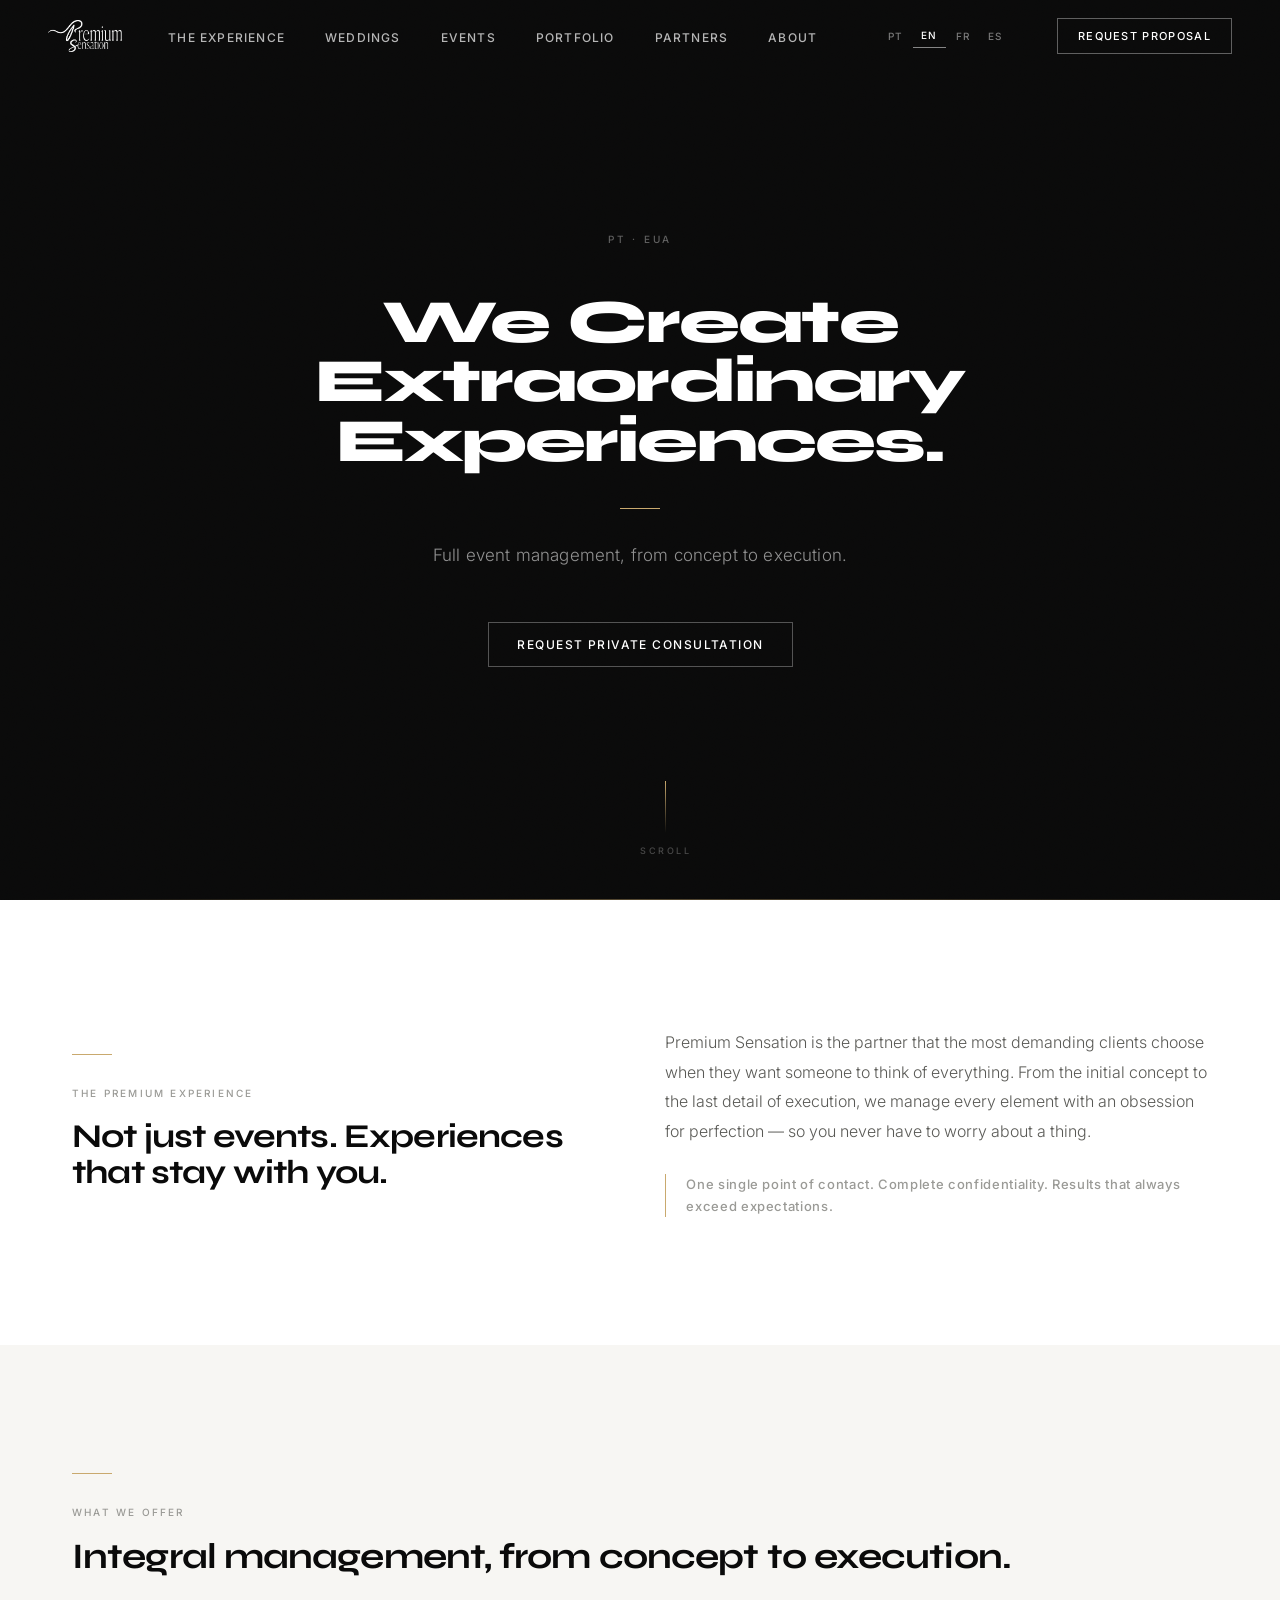
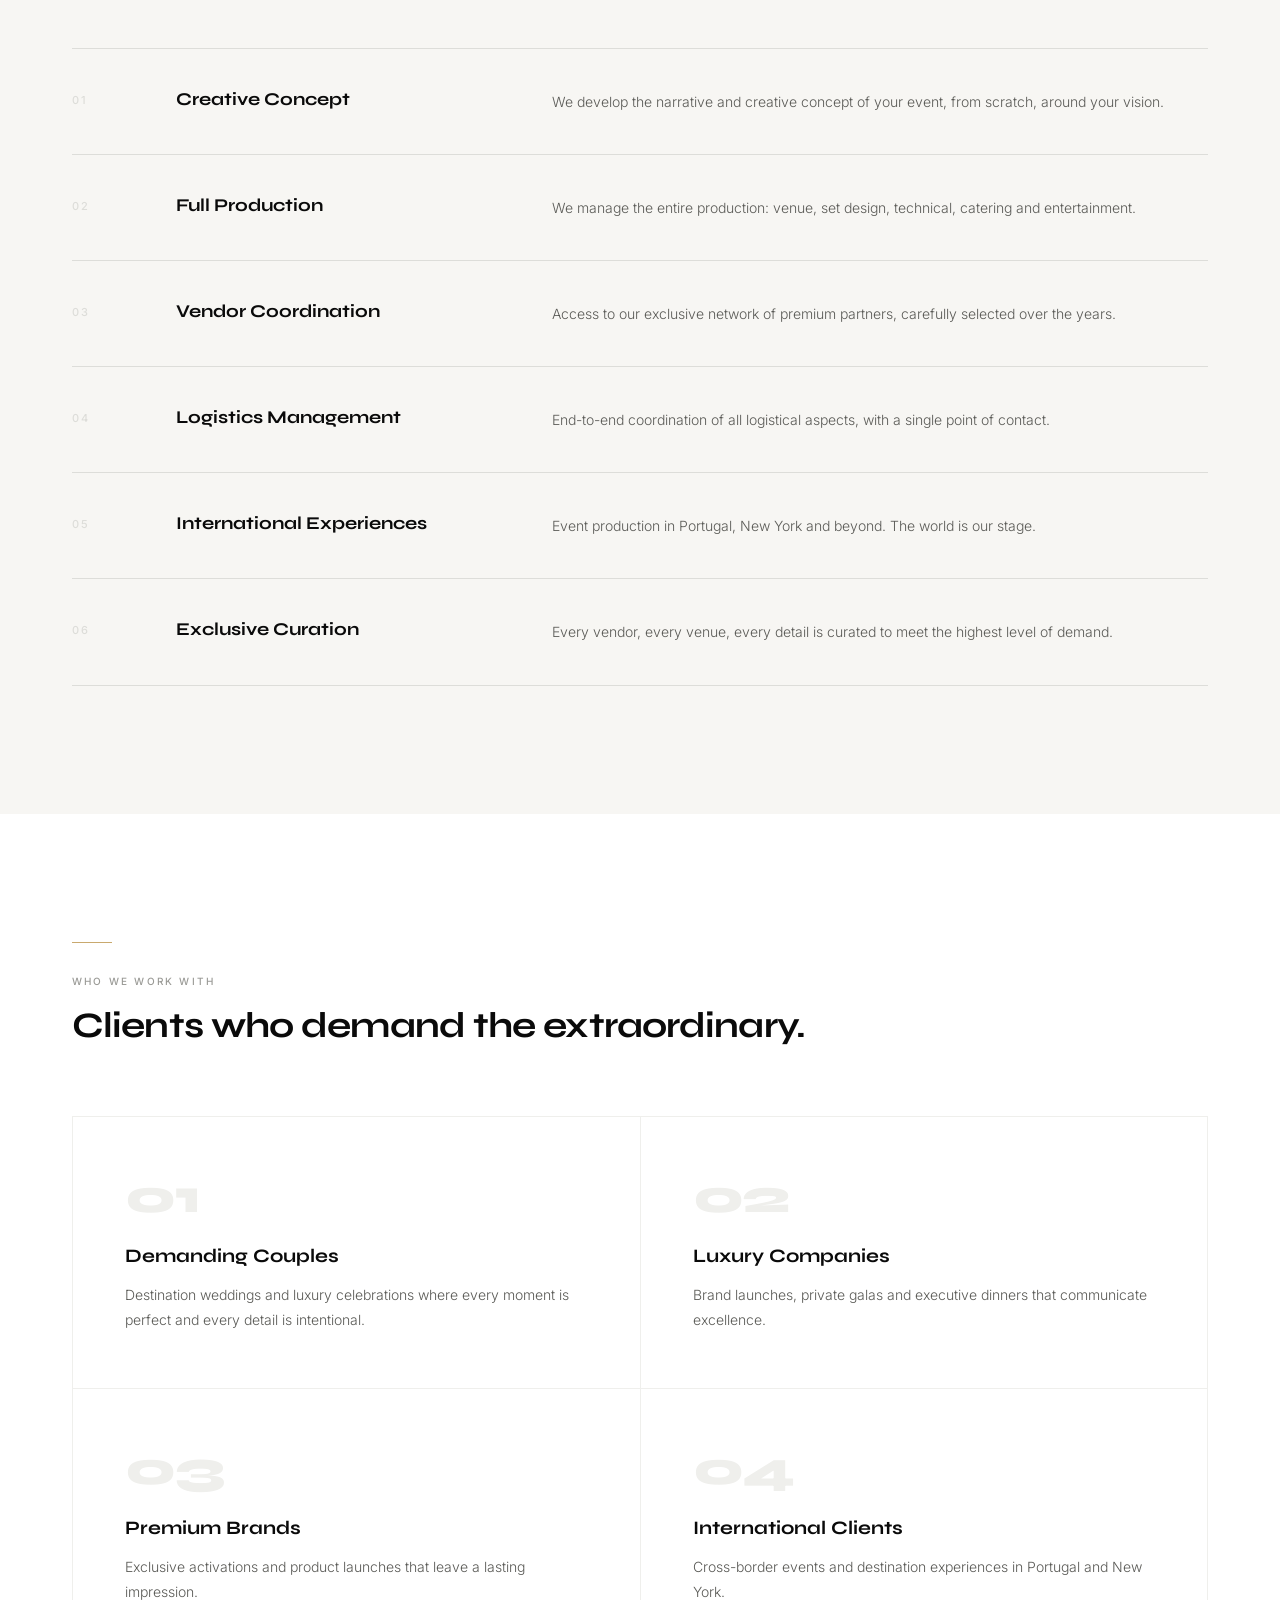
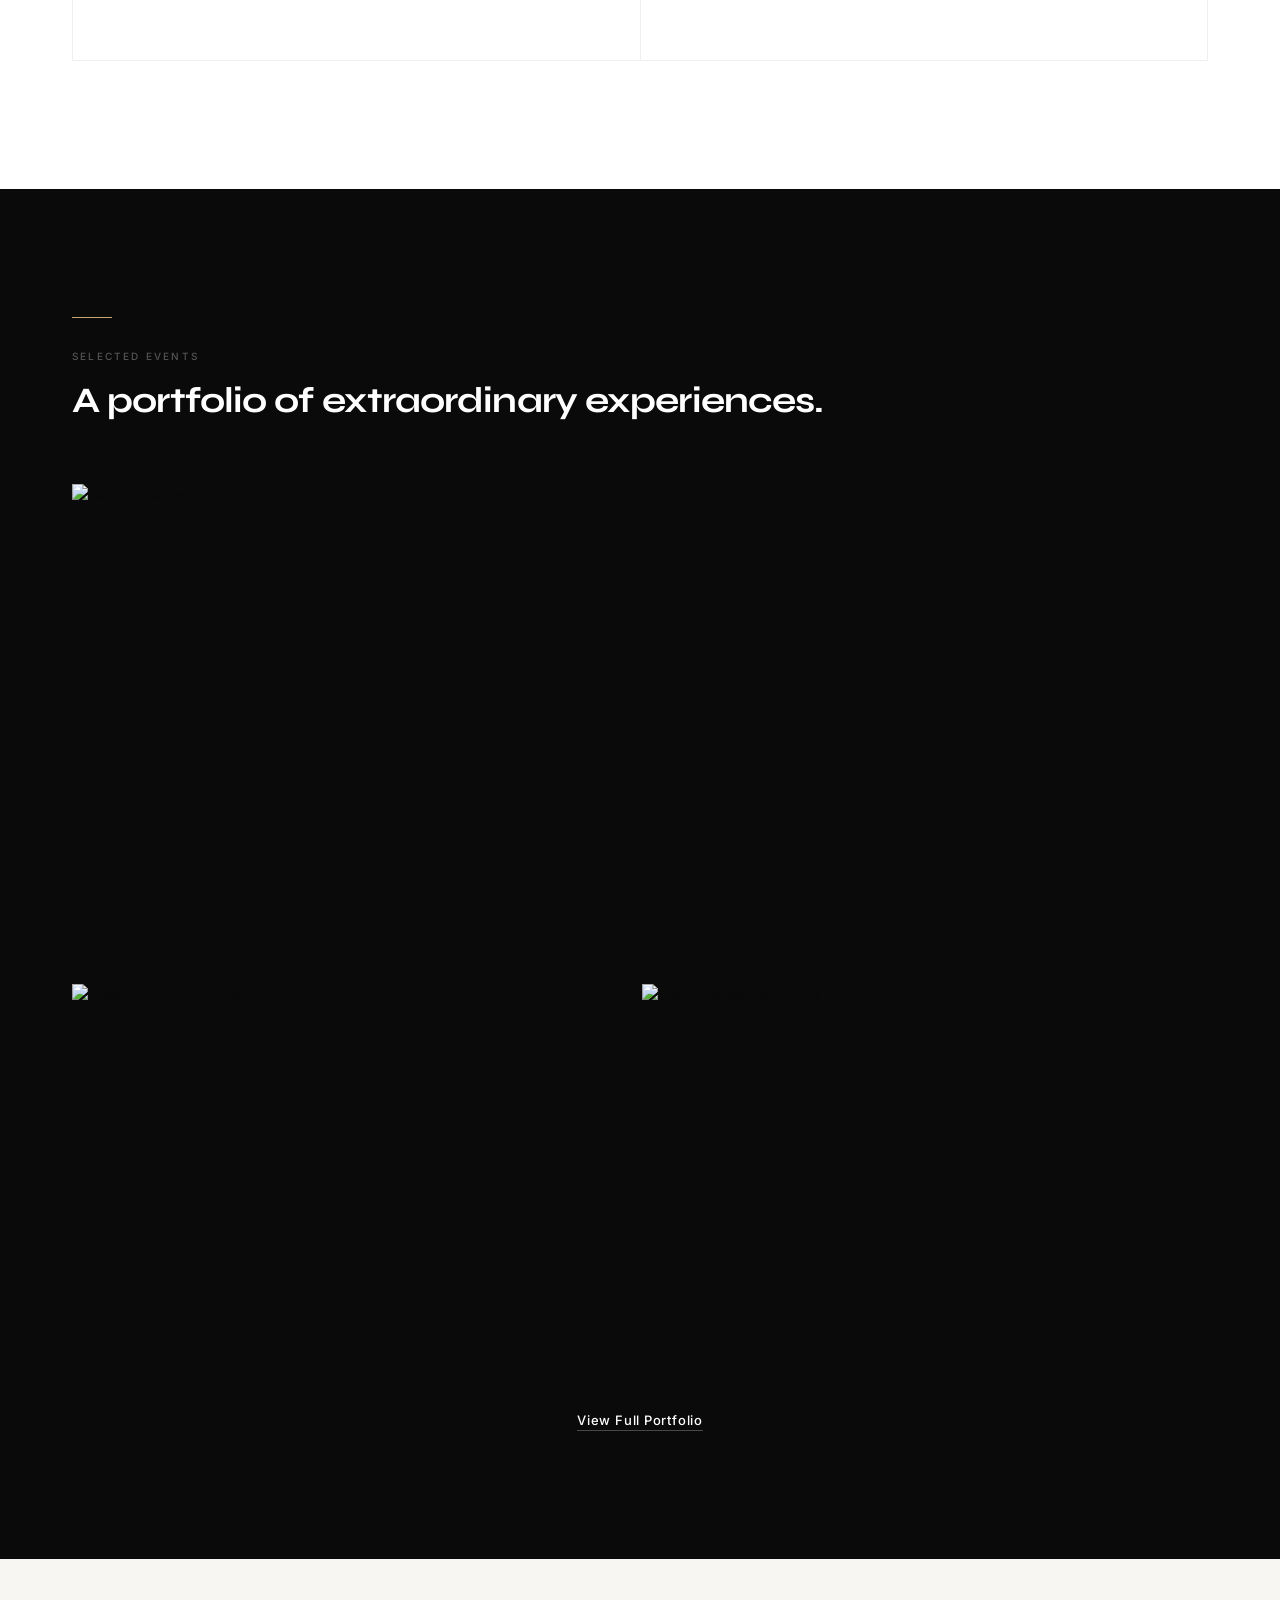
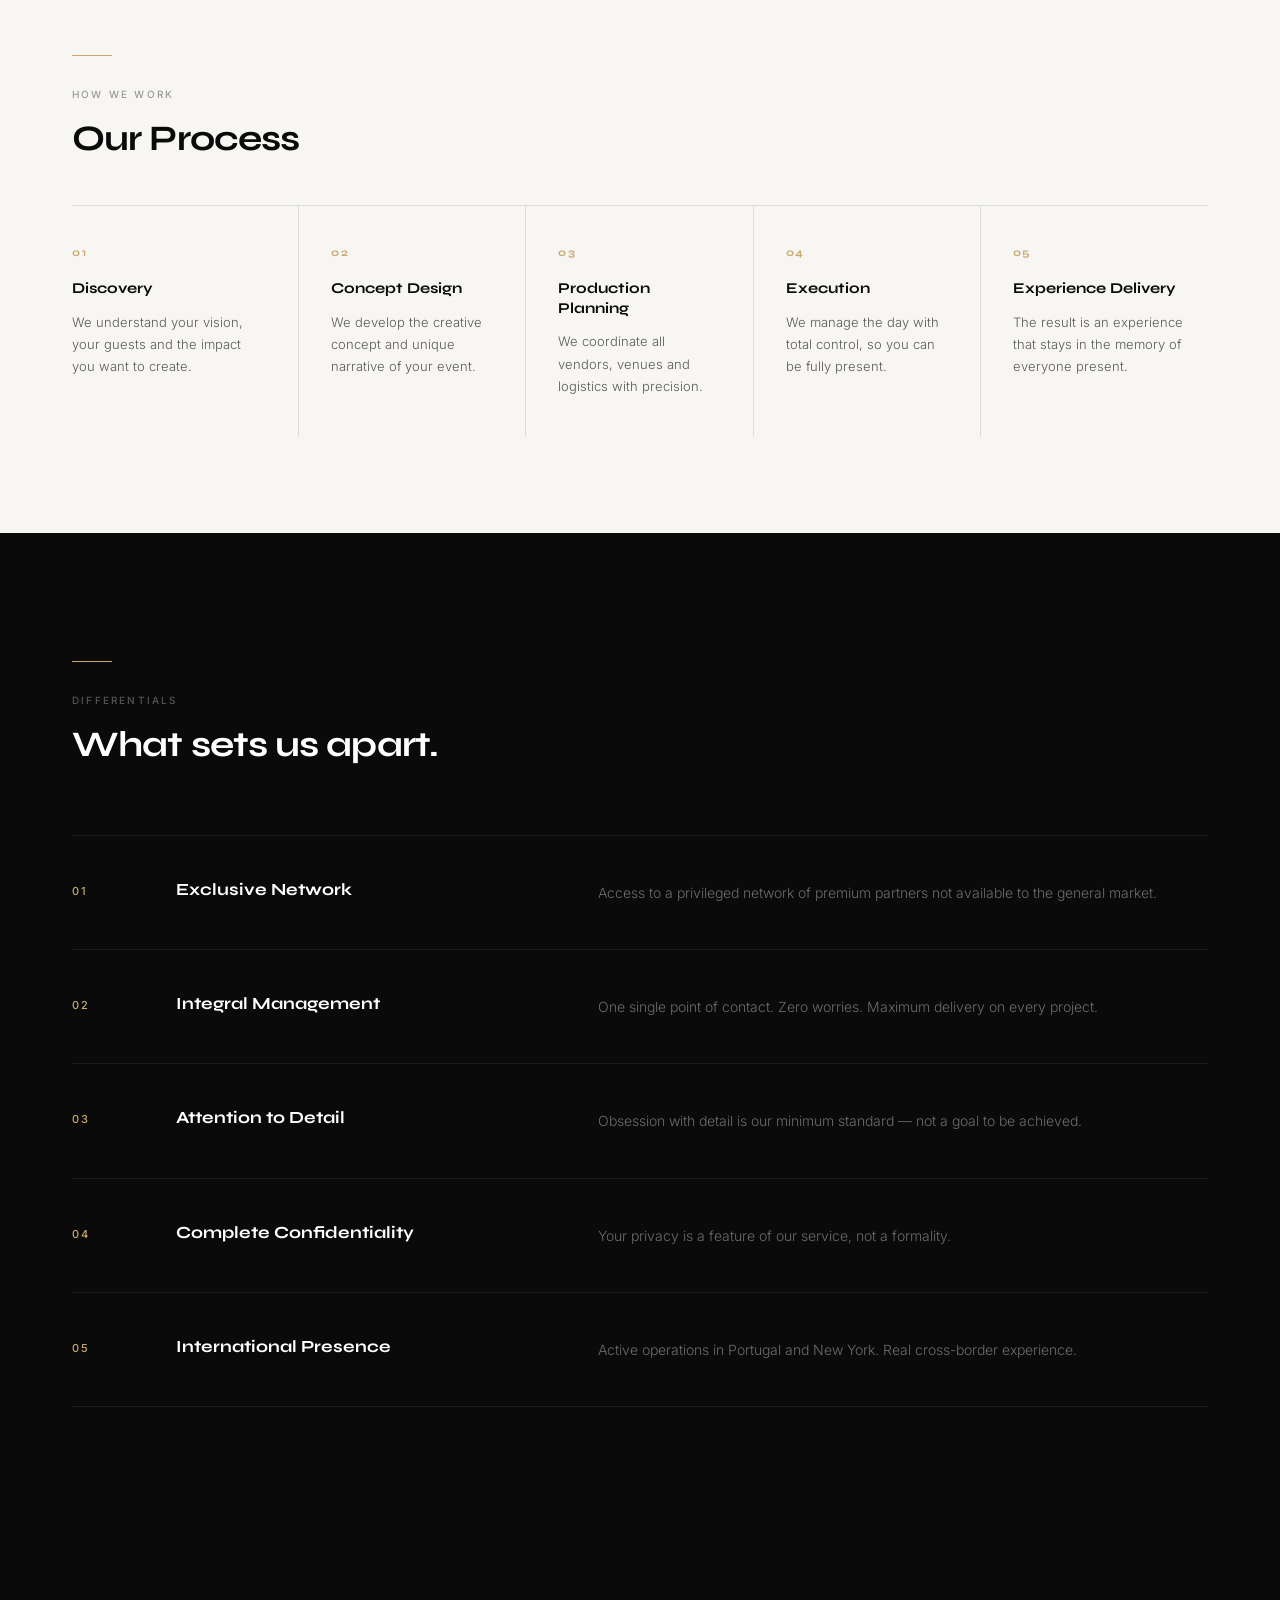
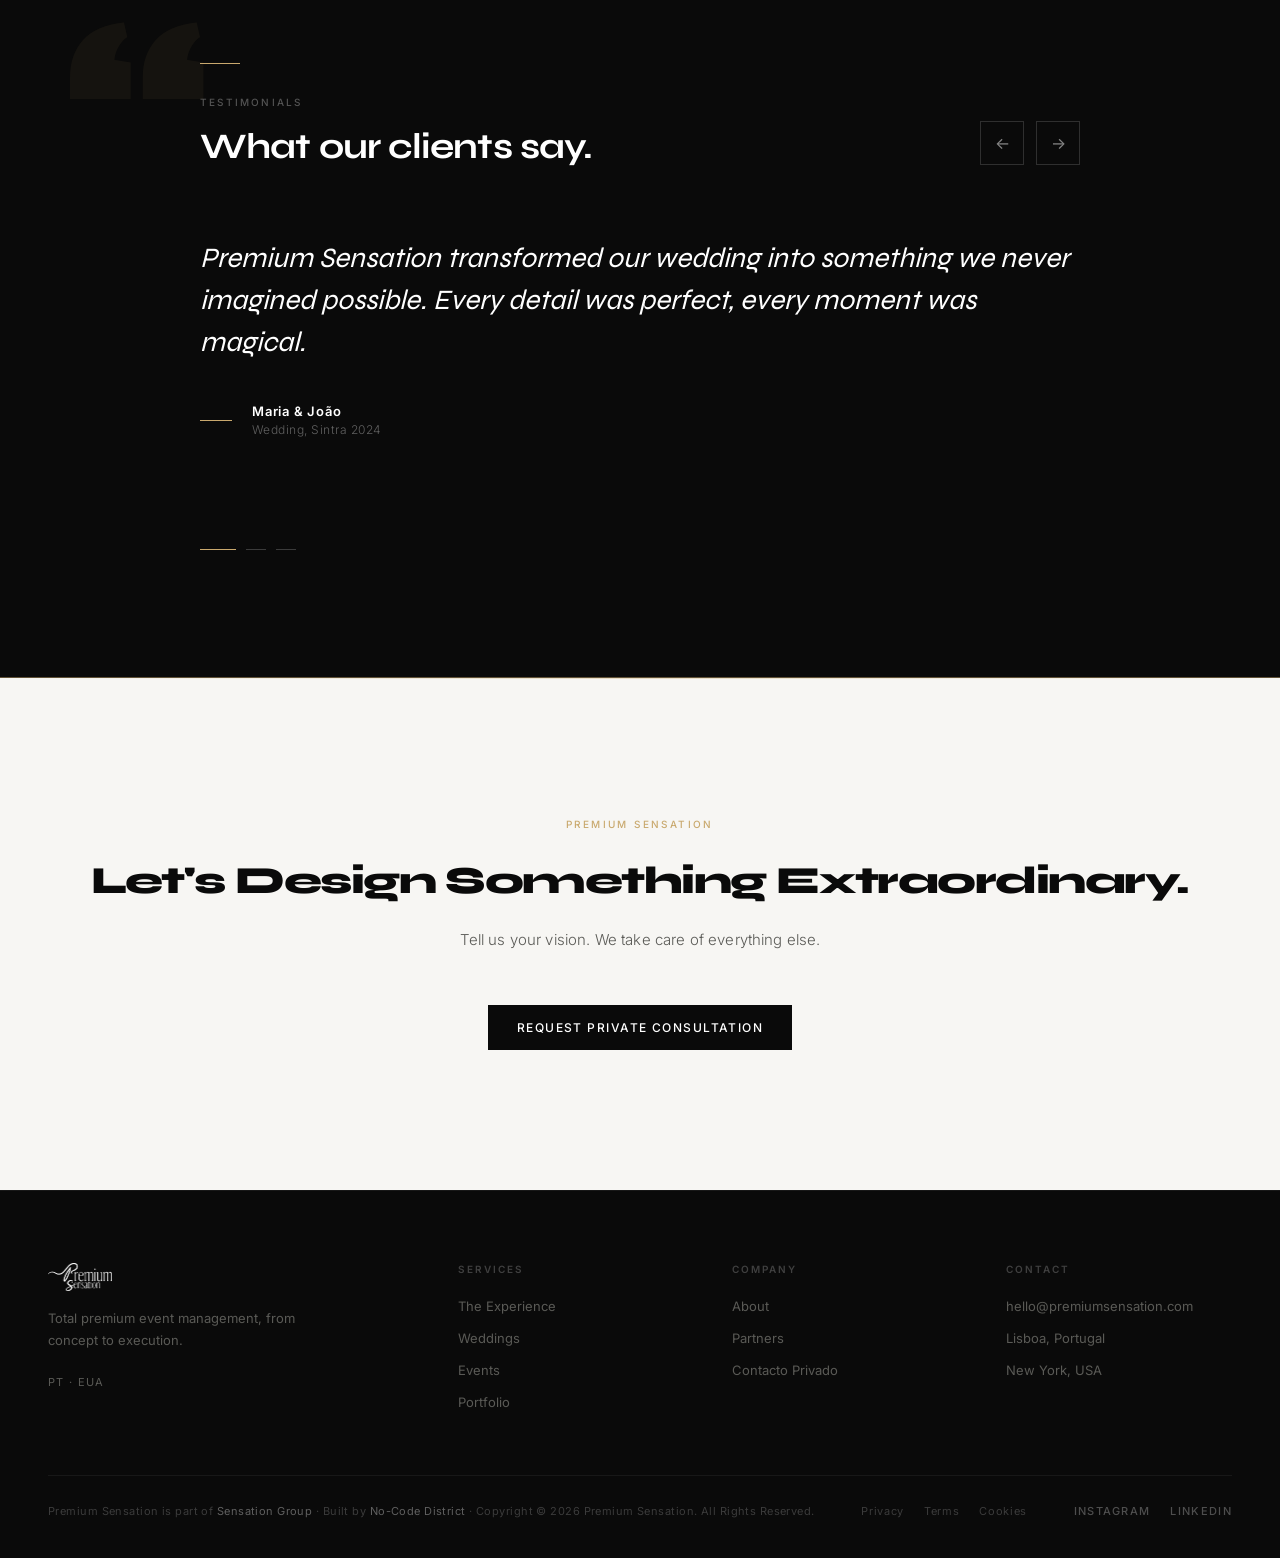
==== index.html @ de11f1f1 "Initial release — Premium Sensation website Full 12-page static site for Premium Sensation luxury ev" ====
<!DOCTYPE html>
<html lang="pt">
<head>
  <meta charset="UTF-8">
  <meta name="viewport" content="width=device-width, initial-scale=1.0">
  <title>Premium Sensation — Criamos Experiências Extraordinárias</title>
  <meta name="description" content="Premium Sensation — Gestão total de eventos de luxo, do conceito à execução. Casamentos, eventos corporativos e celebrações privadas em Portugal e Nova Iorque.">
  <meta name="robots" content="index, follow">
  <link rel="canonical" href="https://premiumsensation.com/">
  <link rel="alternate" hreflang="pt" href="https://premiumsensation.com/">
  <link rel="alternate" hreflang="en" href="https://premiumsensation.com/">
  <link rel="alternate" hreflang="fr" href="https://premiumsensation.com/">
  <link rel="alternate" hreflang="es" href="https://premiumsensation.com/">
  <link rel="alternate" hreflang="x-default" href="https://premiumsensation.com/">
  <meta property="og:type" content="website">
  <meta property="og:title" content="Premium Sensation — Criamos Experiências Extraordinárias">
  <meta property="og:description" content="Gestão total de eventos de luxo, do conceito à execução.">
  <meta property="og:image" content="https://premiumsensation.com/assets/img/og-home.jpg">
  <meta property="og:url" content="https://premiumsensation.com/">
  <meta property="og:locale" content="pt_PT">
  <meta name="twitter:card" content="summary_large_image">
  <meta name="twitter:title" content="Premium Sensation — Criamos Experiências Extraordinárias">
  <meta name="twitter:description" content="Gestão total de eventos de luxo, do conceito à execução.">
  <meta name="twitter:image" content="https://premiumsensation.com/assets/img/og-home.jpg">
  <script type="application/ld+json">
  {
    "@context": "https://schema.org",
    "@type": "Organization",
    "name": "Premium Sensation",
    "url": "https://premiumsensation.com",
    "description": "Luxury event management — from concept to execution.",
    "parentOrganization": {
      "@type": "Organization",
      "name": "Sensation Group",
      "url": "https://sensationgroup.com"
    }
  }
  </script>
  <!-- Fonts -->
  <link rel="preconnect" href="https://fonts.googleapis.com">
  <link rel="preconnect" href="https://fonts.gstatic.com" crossorigin>
  <link href="https://fonts.googleapis.com/css2?family=Syne:wght@400;700;800&family=Inter:wght@300;400;500;600&display=swap" rel="stylesheet">
  <!-- CSS -->
  <link rel="stylesheet" href="assets/css/base.css">
  <link rel="stylesheet" href="assets/css/nav.css">
  <link rel="stylesheet" href="assets/css/footer.css">
  <link rel="stylesheet" href="assets/css/components.css">

  <!-- Homepage-specific styles -->
  <style>
    /* ── HERO ─────────────────────────────────────────────── */
    #hero {
      position: relative;
      min-height: 100svh;
      display: flex;
      align-items: center;
      justify-content: center;
      overflow: hidden;
      background: var(--black);
    }

    #hero-bg {
      position: absolute;
      inset: 0;
      background-image: url('https://images.unsplash.com/photo-1519167758481-83f550bb49b3?w=1800&q=90');
      background-size: cover;
      background-position: center;
      transform: scale(1.06);
      transition: transform 1.6s cubic-bezier(0.25, 0.46, 0.45, 0.94), opacity 1.4s ease;
      opacity: 0;
    }

    #hero-bg.loaded {
      transform: scale(1);
      opacity: 0.62;
    }

    #hero-overlay {
      position: absolute;
      inset: 0;
      background: linear-gradient(
        160deg,
        rgba(10, 10, 10, 0.18) 0%,
        rgba(10, 10, 10, 0.52) 50%,
        rgba(10, 10, 10, 0.82) 100%
      );
    }

    /* thin gold rule at very bottom of hero */
    #hero::after {
      content: '';
      position: absolute;
      bottom: 0;
      left: 0;
      right: 0;
      height: 1px;
      background: linear-gradient(to right, transparent, var(--accent), transparent);
      opacity: 0.4;
      z-index: 3;
    }

    .hero-content {
      position: relative;
      z-index: 2;
      text-align: center;
      padding: 0 48px;
      max-width: 860px;
    }

    .hero-geo {
      font-family: 'Inter', sans-serif;
      font-size: 10px;
      font-weight: 500;
      letter-spacing: 0.28em;
      text-transform: uppercase;
      color: rgba(255, 255, 255, 0.35);
      margin-bottom: 48px;
    }

    .hero-title {
      font-family: 'Syne', sans-serif;
      font-size: clamp(32px, 4.8vw, 72px);
      font-weight: 800;
      color: var(--white);
      line-height: 0.97;
      letter-spacing: -0.03em;
      margin-bottom: 36px;
    }

    .hero-accent-line {
      width: 40px;
      height: 1px;
      background: var(--accent);
      margin: 0 auto 32px;
    }

    .hero-subtitle {
      font-family: 'Inter', sans-serif;
      font-size: clamp(14px, 1.4vw, 17px);
      font-weight: 300;
      color: rgba(255, 255, 255, 0.55);
      line-height: 1.75;
      margin-bottom: 52px;
      max-width: 460px;
      margin-left: auto;
      margin-right: auto;
      letter-spacing: 0.01em;
    }

    .hero-scroll {
      position: absolute;
      bottom: 44px;
      left: 50%;
      transform: translateX(-50%);
      z-index: 2;
      display: flex;
      flex-direction: column;
      align-items: center;
      gap: 12px;
    }

    .hero-scroll-line {
      width: 1px;
      height: 52px;
      background: linear-gradient(to bottom, var(--accent), transparent);
      animation: scrollPulse 2.4s ease-in-out infinite;
    }

    .hero-scroll-label {
      font-family: 'Inter', sans-serif;
      font-size: 9px;
      font-weight: 500;
      letter-spacing: 0.28em;
      text-transform: uppercase;
      color: rgba(255, 255, 255, 0.25);
    }

    @keyframes scrollPulse {
      0%, 100% { opacity: 0.3; transform: scaleY(0.8); transform-origin: top; }
      50% { opacity: 1; transform: scaleY(1); transform-origin: top; }
    }

    @media (max-width: 768px) {
      .hero-content { padding: 0 32px; }
      .hero-title { letter-spacing: -0.02em; }
    }

    @media (max-width: 480px) {
      .hero-content { padding: 0 24px; }
      .hero-scroll { display: none; }
    }

    /* ── SHARED SECTION UTILITIES ────────────────────────── */
    .ps-section {
      padding: 128px 72px;
    }

    .ps-section--sm {
      padding: 96px 72px;
    }

    .section-header--center {
      text-align: center;
      max-width: 640px;
      margin: 0 auto;
    }

    .section-header--center .accent-line {
      margin-left: auto;
      margin-right: auto;
    }

    .section-eyebrow {
      font-family: 'Inter', sans-serif;
      font-size: 10px;
      font-weight: 500;
      letter-spacing: 0.22em;
      text-transform: uppercase;
      color: var(--gray-400);
      margin-bottom: 20px;
      display: block;
    }

    .section-eyebrow--light {
      color: rgba(255,255,255,0.3);
    }

    .section-headline {
      font-family: 'Syne', sans-serif;
      font-size: clamp(24px, 2.8vw, 42px);
      font-weight: 700;
      line-height: 1.04;
      letter-spacing: -0.025em;
      color: var(--black);
    }

    .section-headline--light {
      color: var(--white);
    }

    @media (max-width: 1024px) {
      .ps-section { padding: 96px 48px; }
      .ps-section--sm { padding: 72px 48px; }
    }

    @media (max-width: 768px) {
      .ps-section { padding: 80px 28px; }
      .ps-section--sm { padding: 64px 28px; }
    }

    @media (max-width: 480px) {
      .ps-section { padding: 64px 20px; }
      .ps-section--sm { padding: 56px 20px; }
    }

    /* ── EXPERIENCE SECTION ──────────────────────────────── */
    .experience-grid {
      display: grid;
      grid-template-columns: 1fr 1.1fr;
      gap: 100px;
      align-items: center;
    }

    .experience-quote {
      font-family: 'Syne', sans-serif;
      font-size: clamp(22px, 2.6vw, 38px);
      font-weight: 700;
      line-height: 1.08;
      letter-spacing: -0.025em;
      color: var(--black);
    }

    .experience-body {
      font-size: 16px;
      font-weight: 300;
      line-height: 1.85;
      color: var(--gray-600);
      margin-bottom: 28px;
    }

    .experience-body-2 {
      font-size: 13px;
      font-weight: 500;
      letter-spacing: 0.05em;
      color: var(--gray-400);
      line-height: 1.65;
      border-left: 1px solid var(--accent);
      padding-left: 20px;
    }

    @media (max-width: 1024px) {
      .experience-grid {
        grid-template-columns: 1fr;
        gap: 52px;
      }
    }

    /* ── SERVICES — numbered rows ────────────────────────── */
    .services-list {
      margin-top: 72px;
      border-top: 1px solid var(--gray-200);
    }

    .service-row {
      display: grid;
      grid-template-columns: 56px 1fr 2fr;
      gap: 48px;
      align-items: start;
      padding: 40px 0;
      border-bottom: 1px solid var(--gray-200);
      transition: background 0.3s ease;
    }

    .service-row:hover {
      background: transparent;
    }

    .service-row:hover .service-row-num {
      color: var(--accent);
    }

    .service-row-num {
      font-family: 'Inter', sans-serif;
      font-size: 11px;
      font-weight: 500;
      letter-spacing: 0.14em;
      color: var(--gray-200);
      padding-top: 4px;
      transition: color 0.3s ease;
    }

    .service-row-name {
      font-family: 'Syne', sans-serif;
      font-size: 18px;
      font-weight: 700;
      color: var(--black);
      line-height: 1.2;
    }

    .service-row-desc {
      font-size: 14px;
      font-weight: 300;
      line-height: 1.8;
      color: var(--gray-600);
    }

    @media (max-width: 768px) {
      .service-row {
        grid-template-columns: 40px 1fr;
        gap: 24px;
      }
      .service-row-desc {
        grid-column: 2;
        margin-top: 8px;
      }
    }

    @media (max-width: 480px) {
      .service-row {
        grid-template-columns: 1fr;
        gap: 12px;
        padding: 32px 0;
      }
      .service-row-num { font-size: 10px; }
      .service-row-desc { grid-column: 1; }
    }

    /* ── CLIENTS — open typographic grid ────────────────── */
    .clients-grid {
      display: grid;
      grid-template-columns: repeat(2, 1fr);
      gap: 0;
      margin-top: 72px;
      border-top: 1px solid var(--gray-100);
      border-left: 1px solid var(--gray-100);
    }

    .client-card {
      padding: 56px 52px;
      border-bottom: 1px solid var(--gray-100);
      border-right: 1px solid var(--gray-100);
      transition: background 0.4s ease;
    }

    .client-card:hover {
      background: var(--off-white);
    }

    .client-card-num {
      font-family: 'Syne', sans-serif;
      font-size: 48px;
      font-weight: 800;
      color: var(--gray-100);
      line-height: 1;
      margin-bottom: 24px;
      letter-spacing: -0.03em;
      transition: color 0.4s ease;
    }

    .client-card:hover .client-card-num {
      color: var(--accent);
    }

    .client-card-name {
      font-family: 'Syne', sans-serif;
      font-size: 19px;
      font-weight: 700;
      color: var(--black);
      margin-bottom: 14px;
      line-height: 1.2;
    }

    .client-card-desc {
      font-size: 14px;
      font-weight: 300;
      line-height: 1.8;
      color: var(--gray-600);
    }

    @media (max-width: 768px) {
      .clients-grid {
        grid-template-columns: 1fr;
      }
      .client-card { padding: 44px 28px; }
    }

    /* ── PORTFOLIO SECTION ───────────────────────────────── */
    .portfolio-grid-home {
      display: grid;
      grid-template-columns: 1fr 1fr;
      gap: 3px;
      margin-top: 64px;
    }

    .portfolio-grid-home article:first-child {
      grid-column: 1 / -1;
    }

    .portfolio-grid-home article:first-child .portfolio-editorial-img {
      aspect-ratio: 16 / 7;
    }

    .portfolio-footer {
      text-align: center;
      margin-top: 48px;
    }

    @media (max-width: 768px) {
      .portfolio-grid-home {
        grid-template-columns: 1fr;
      }
      .portfolio-grid-home article:first-child {
        grid-column: auto;
      }
      .portfolio-grid-home article:first-child .portfolio-editorial-img {
        aspect-ratio: 3 / 2;
      }
    }

    /* ── PROCESS — clean horizontal steps ───────────────── */
    .process-track {
      display: grid;
      grid-template-columns: repeat(5, 1fr);
      margin-top: 48px;
      border-top: 1px solid var(--gray-200);
    }

    .process-step {
      padding: 40px 32px 40px 32px;
      border-right: 1px solid var(--gray-200);
      position: relative;
    }

    .process-step:first-child {
      padding-left: 0;
    }

    .process-step:last-child {
      border-right: none;
      padding-right: 0;
    }

    .process-step-num {
      font-family: 'Syne', sans-serif;
      font-size: 11px;
      font-weight: 700;
      letter-spacing: 0.14em;
      color: var(--accent);
      margin-bottom: 20px;
      display: block;
    }

    .process-step-name {
      font-family: 'Syne', sans-serif;
      font-size: 15px;
      font-weight: 700;
      color: var(--black);
      margin-bottom: 12px;
      line-height: 1.3;
    }

    .process-step-desc {
      font-size: 13px;
      font-weight: 300;
      line-height: 1.7;
      color: var(--gray-600);
    }

    @media (max-width: 1024px) {
      .process-track {
        grid-template-columns: 1fr 1fr;
        border-top: none;
      }
      .process-step {
        border-top: 1px solid var(--gray-200);
        border-right: none;
        padding: 36px 0 36px 0;
      }
      .process-step:nth-child(odd) {
        padding-right: 32px;
        border-right: 1px solid var(--gray-200);
      }
    }

    @media (max-width: 480px) {
      .process-track {
        grid-template-columns: 1fr;
      }
      .process-step {
        border-right: none !important;
        padding-right: 0 !important;
      }
    }

    /* ── DIFFERENTIALS — ruled list on dark ─────────────── */
    .differentials-list {
      margin-top: 72px;
      border-top: 1px solid rgba(255,255,255,0.07);
    }

    .differential-row {
      display: grid;
      grid-template-columns: 48px 1.2fr 2fr;
      gap: 56px;
      align-items: start;
      padding: 44px 0;
      border-bottom: 1px solid rgba(255,255,255,0.07);
      transition: border-color 0.3s;
    }

    .differential-row:hover {
      border-bottom-color: rgba(255,255,255,0.14);
    }

    .differential-row:hover .diff-num {
      color: var(--white);
    }

    .diff-num {
      font-family: 'Inter', sans-serif;
      font-size: 11px;
      font-weight: 500;
      letter-spacing: 0.14em;
      color: var(--accent);
      padding-top: 4px;
      transition: color 0.3s;
    }

    .diff-name {
      font-family: 'Syne', sans-serif;
      font-size: 17px;
      font-weight: 700;
      color: var(--white);
      line-height: 1.2;
    }

    .diff-desc {
      font-size: 14px;
      font-weight: 300;
      line-height: 1.8;
      color: rgba(255,255,255,0.4);
    }

    @media (max-width: 768px) {
      .differential-row {
        grid-template-columns: 40px 1fr;
        gap: 24px;
      }
      .diff-desc {
        grid-column: 2;
        margin-top: 8px;
      }
    }

    @media (max-width: 480px) {
      .differential-row {
        grid-template-columns: 1fr;
        gap: 10px;
        padding: 36px 0;
      }
      .diff-desc { grid-column: 1; }
    }

    /* ── TESTIMONIALS — full-screen carousel ─────────────── */
    .testimonials-section {
      background: var(--black);
      padding: 128px 72px;
      position: relative;
      overflow: hidden;
    }

    .testimonials-section::before {
      content: '\201C';
      position: absolute;
      top: 60px;
      left: 64px;
      font-family: 'Syne', sans-serif;
      font-size: 240px;
      font-weight: 800;
      color: rgba(201,169,110,0.06);
      line-height: 1;
      pointer-events: none;
      user-select: none;
    }

    .testimonials-inner {
      max-width: 880px;
      margin: 0 auto;
      position: relative;
    }

    .testimonials-header {
      display: flex;
      align-items: flex-end;
      justify-content: space-between;
      margin-bottom: 72px;
    }

    .testimonials-nav {
      display: flex;
      gap: 12px;
      flex-shrink: 0;
    }

    .testimonials-btn {
      width: 44px;
      height: 44px;
      border: 1px solid rgba(255,255,255,0.15);
      background: none;
      color: rgba(255,255,255,0.5);
      cursor: pointer;
      display: flex;
      align-items: center;
      justify-content: center;
      transition: border-color 0.2s, color 0.2s, background 0.2s;
      font-size: 16px;
      flex-shrink: 0;
    }

    .testimonials-btn:hover {
      border-color: var(--accent);
      color: var(--accent);
    }

    .testimonials-track {
      position: relative;
      min-height: 260px;
    }

    .testimonial-slide {
      position: absolute;
      inset: 0;
      opacity: 0;
      transform: translateY(16px);
      transition: opacity 0.6s ease, transform 0.6s ease;
      pointer-events: none;
    }

    .testimonial-slide.active {
      opacity: 1;
      transform: translateY(0);
      pointer-events: auto;
      position: relative;
    }

    .testimonial-quote {
      font-family: 'Syne', sans-serif;
      font-size: clamp(20px, 2.4vw, 28px);
      font-weight: 400;
      line-height: 1.5;
      color: var(--white);
      font-style: italic;
      margin-bottom: 40px;
    }

    .testimonial-footer {
      display: flex;
      align-items: center;
      gap: 20px;
    }

    .testimonial-rule {
      width: 32px;
      height: 1px;
      background: var(--accent);
      flex-shrink: 0;
    }

    .testimonial-author {
      font-family: 'Inter', sans-serif;
      font-size: 13px;
      font-weight: 600;
      letter-spacing: 0.06em;
      color: var(--white);
    }

    .testimonial-company {
      font-family: 'Inter', sans-serif;
      font-size: 12px;
      font-weight: 300;
      color: rgba(255,255,255,0.35);
      margin-top: 3px;
      letter-spacing: 0.04em;
    }

    .testimonials-dots {
      display: flex;
      gap: 10px;
      margin-top: 52px;
    }

    .testimonials-dot {
      width: 20px;
      height: 1px;
      background: rgba(255,255,255,0.2);
      cursor: pointer;
      transition: background 0.3s, width 0.3s;
      border: none;
      padding: 0;
    }

    .testimonials-dot.active {
      background: var(--accent);
      width: 36px;
    }

    .testimonials-progress {
      position: absolute;
      bottom: 0;
      left: 0;
      height: 1px;
      background: var(--accent);
      opacity: 0.3;
      transition: width 0.1s linear;
    }

    @media (max-width: 1024px) {
      .testimonials-section { padding: 96px 48px; }
      .testimonials-section::before { font-size: 160px; top: 48px; left: 40px; }
    }

    @media (max-width: 768px) {
      .testimonials-section { padding: 80px 28px; }
      .testimonials-header { flex-direction: column; align-items: flex-start; gap: 32px; margin-bottom: 48px; }
      .testimonials-section::before { display: none; }
      .testimonials-track { min-height: 320px; }
    }

    @media (max-width: 480px) {
      .testimonials-section { padding: 64px 20px; }
    }

    /* ── FINAL CTA ───────────────────────────────────────── */
    .final-cta {
      background: var(--off-white);
      padding: 140px 72px;
      text-align: center;
      position: relative;
      overflow: hidden;
    }

    .final-cta::before {
      content: '';
      position: absolute;
      top: 0;
      left: 0;
      right: 0;
      height: 1px;
      background: linear-gradient(to right, transparent, var(--accent), transparent);
      opacity: 0.35;
    }

    .final-cta-eyebrow {
      font-family: 'Inter', sans-serif;
      font-size: 10px;
      font-weight: 500;
      letter-spacing: 0.24em;
      text-transform: uppercase;
      color: var(--accent);
      margin-bottom: 32px;
      display: block;
    }

    .final-cta-title {
      font-family: 'Syne', sans-serif;
      font-size: clamp(24px, 3vw, 44px);
      font-weight: 800;
      color: var(--black);
      line-height: 0.98;
      letter-spacing: -0.04em;
      margin-bottom: 28px;
    }

    .final-cta-subtitle {
      font-family: 'Inter', sans-serif;
      font-size: 15px;
      font-weight: 300;
      color: var(--gray-600);
      margin-bottom: 52px;
      line-height: 1.65;
      letter-spacing: 0.01em;
    }

    @media (max-width: 1024px) {
      .final-cta { padding: 112px 48px; }
    }

    @media (max-width: 768px) {
      .final-cta { padding: 88px 28px; }
    }

    @media (max-width: 480px) {
      .final-cta { padding: 72px 20px; }
    }

    /* ── CUSTOM CURSOR ──────────────────────────────────────── */
    @media (hover: hover) and (pointer: fine) {
      *, *::before, *::after { cursor: none !important; }

      #cursor-ring {
        position: fixed;
        top: 0; left: 0;
        width: 38px; height: 38px;
        border: 1px solid rgba(201, 169, 110, 0.5);
        border-radius: 50%;
        pointer-events: none;
        z-index: 9999;
        transform: translate(-50%, -50%);
        transition: width 0.3s ease, height 0.3s ease, border-color 0.3s ease, opacity 0.3s ease;
        will-change: left, top;
      }

      #cursor-dot {
        position: fixed;
        top: 0; left: 0;
        width: 4px; height: 4px;
        background: var(--accent);
        border-radius: 50%;
        pointer-events: none;
        z-index: 9999;
        transform: translate(-50%, -50%);
        will-change: left, top;
      }

      #cursor-ring.hovering {
        width: 58px;
        height: 58px;
        border-color: var(--accent);
        opacity: 0.85;
      }

      #cursor-ring.hidden,
      #cursor-dot.hidden { opacity: 0; }
    }

    /* ── HERO WORD REVEAL ───────────────────────────────────── */
    .hero-title .word-wrap {
      display: inline-block;
      overflow: hidden;
      vertical-align: bottom;
      line-height: 1.02;
    }

    .hero-title .word {
      display: inline-block;
      transform: translateY(110%);
      opacity: 0;
      transition: transform 1.1s cubic-bezier(0.16, 1, 0.3, 1), opacity 0.5s ease;
    }

    .hero-title.words-in .word {
      transform: translateY(0);
      opacity: 1;
    }

    @media (prefers-reduced-motion: no-preference) {
      .hero-geo {
        opacity: 0;
        animation: heroFadeUp 0.8s ease 0.15s forwards;
      }
      .hero-accent-line {
        opacity: 0;
        animation: heroFadeUp 0.6s ease 1.25s forwards;
      }
      .hero-subtitle {
        opacity: 0;
        animation: heroFadeUp 0.9s ease 1.45s forwards;
      }
      .hero-content .btn {
        opacity: 0;
        animation: heroFadeUp 0.8s ease 1.75s forwards;
      }
      .hero-scroll {
        opacity: 0;
        animation: heroFadeUp 0.8s ease 2.1s forwards;
      }
    }

    @keyframes heroFadeUp {
      from { opacity: 0; transform: translateY(14px); }
      to   { opacity: 1; transform: translateY(0); }
    }

    /* ── HERO GRAIN TEXTURE ─────────────────────────────────── */
    #hero-grain {
      position: absolute;
      inset: 0;
      z-index: 2;
      opacity: 0.04;
      background-image: url("data:image/svg+xml,%3Csvg viewBox='0 0 256 256' xmlns='http://www.w3.org/2000/svg'%3E%3Cfilter id='n'%3E%3CfeTurbulence type='fractalNoise' baseFrequency='0.9' numOctaves='4' stitchTiles='stitch'/%3E%3C/filter%3E%3Crect width='100%25' height='100%25' filter='url(%23n)'/%3E%3C/svg%3E");
      background-size: 220px 220px;
      pointer-events: none;
      mix-blend-mode: overlay;
    }

    /* ── SERVICE ROW GOLD LINE HOVER ────────────────────────── */
    .service-row { position: relative; }

    .service-row::after {
      content: '';
      position: absolute;
      bottom: -1px;
      left: 0;
      width: 100%;
      height: 1px;
      background: var(--accent);
      transform: scaleX(0);
      transform-origin: left;
      transition: transform 0.55s cubic-bezier(0.16, 1, 0.3, 1);
    }

    .service-row:hover::after { transform: scaleX(1); }

    /* ── PORTFOLIO LABEL SLIDE-UP OVERRIDE ──────────────────── */
    .portfolio-editorial-label {
      transform: translateY(14px);
      opacity: 0;
      transition: transform 0.55s cubic-bezier(0.16, 1, 0.3, 1), opacity 0.4s ease;
    }

    .portfolio-editorial:hover .portfolio-editorial-label {
      transform: translateY(0);
      opacity: 1;
    }

    /* ── TESTIMONIALS PROGRESS BAR ──────────────────────────── */
    #testimonials-progress {
      position: absolute;
      bottom: 0;
      left: 0;
      height: 1px;
      background: var(--accent);
      opacity: 0.45;
      width: 0%;
      z-index: 4;
    }

    #testimonials-progress.running {
      width: 100%;
      transition: width 6s linear;
    }
  </style>
</head>
<body>

<!-- Custom cursor -->
<div id="cursor-ring"></div>
<div id="cursor-dot"></div>

<!-- ============================================================
     NAVIGATION
============================================================ -->
<nav class="nav" id="nav" role="navigation" aria-label="Principal">
  <div class="nav-inner">
    <!-- Logo: replace [PS-LOGO-FILE] with actual logo filename when available -->
    <a href="index.html" class="nav-logo" aria-label="Premium Sensation — Página inicial">
      <img src="assets/img/premium_sensation_white0.png" alt="Premium Sensation" class="logo-img" style="height:32px;width:auto;">
    </a>

    <ul class="nav-links" role="list">
      <li><a href="experiencia.html" data-i18n="nav.experience">A Experiência</a></li>
      <li><a href="casamentos.html" data-i18n="nav.weddings">Casamentos</a></li>
      <li><a href="eventos-corporativos.html" data-i18n="nav.events">Eventos</a></li>
      <li><a href="portfolio.html" data-i18n="nav.portfolio">Portfólio</a></li>
      <li><a href="parceiros.html" data-i18n="nav.partners">Parceiros</a></li>
      <li><a href="sobre.html" data-i18n="nav.about">Sobre</a></li>
    </ul>

    <div class="lang-switcher" aria-label="Selecionar idioma">
      <button data-lang-btn="pt" class="active">PT</button>
      <button data-lang-btn="en">EN</button>
      <button data-lang-btn="fr">FR</button>
      <button data-lang-btn="es">ES</button>
    </div>

    <a href="contacto.html" class="nav-cta" data-i18n="nav.cta">Solicitar Proposta</a>

    <button class="nav-hamburger" id="hamburger" aria-label="Abrir menu" aria-expanded="false">
      <span></span><span></span><span></span>
    </button>
  </div>
</nav>

<!-- ============================================================
     MOBILE MENU
============================================================ -->
<div class="nav-mobile-menu" id="mobile-menu" role="dialog" aria-label="Menu de navegação">
  <a href="experiencia.html" data-i18n="nav.experience">A Experiência</a>
  <a href="casamentos.html" data-i18n="nav.weddings">Casamentos</a>
  <a href="eventos-corporativos.html" data-i18n="nav.events">Eventos</a>
  <a href="portfolio.html" data-i18n="nav.portfolio">Portfólio</a>
  <a href="parceiros.html" data-i18n="nav.partners">Parceiros</a>
  <a href="sobre.html" data-i18n="nav.about">Sobre</a>
  <a href="contacto.html" class="mobile-cta" data-i18n="nav.cta">Solicitar Proposta</a>
  <div class="lang-switcher" aria-label="Selecionar idioma">
    <button data-lang-btn="pt" class="active">PT</button>
    <button data-lang-btn="en">EN</button>
    <button data-lang-btn="fr">FR</button>
    <button data-lang-btn="es">ES</button>
  </div>
</div>

<!-- ============================================================
     HERO
============================================================ -->
<section id="hero" aria-label="Hero">
  <div id="hero-bg" role="img" aria-label="Evento de luxo em produção"></div>
  <div id="hero-overlay"></div>
  <div id="hero-grain" aria-hidden="true"></div>

  <div class="hero-content">
    <p class="hero-geo">PT · EUA</p>
    <h1 class="hero-title" data-i18n="hero.headline">Criamos Experiências Extraordinárias.</h1>
    <div class="hero-accent-line"></div>
    <p class="hero-subtitle" data-i18n="hero.subheadline">Organização e produção de eventos premium, do conceito à execução.</p>
    <a href="contacto.html" class="btn btn--outline-white" data-i18n="hero.cta">Solicitar Proposta Privada</a>
  </div>

  <div class="hero-scroll" aria-hidden="true">
    <div class="hero-scroll-line"></div>
    <span class="hero-scroll-label">Scroll</span>
  </div>
</section>

<!-- ============================================================
     A EXPERIÊNCIA PREMIUM
============================================================ -->
<section class="section-wrap--white ps-section">
  <div class="experience-grid">
    <div class="reveal">
      <div class="accent-line"></div>
      <span class="section-eyebrow" data-i18n="experience.label">A Experiência Premium</span>
      <h2 class="experience-quote" data-i18n="experience.title">Não são apenas eventos. São experiências que ficam.</h2>
    </div>
    <div class="reveal reveal-delay-2">
      <p class="experience-body" data-i18n="experience.body">A Premium Sensation é o parceiro que os clientes mais exigentes escolhem quando querem que alguém pense em tudo. Desde o conceito inicial até ao último detalhe da execução, gerimos cada elemento com obsessão pela perfeição — para que nunca tenha de se preocupar com nada.</p>
      <p class="experience-body-2" data-i18n="experience.body2">Um único ponto de contacto. Confidencialidade total. Resultados que superam sempre as expectativas.</p>
    </div>
  </div>
</section>

<!-- ============================================================
     O QUE INCLUI — 6 SERVICES
============================================================ -->
<section class="section-wrap--off ps-section">
  <div class="reveal">
    <div class="accent-line"></div>
    <span class="section-eyebrow" data-i18n="services.label">O Que Inclui</span>
    <h2 class="section-headline" data-i18n="services.title">Gestão integral, do conceito à execução.</h2>
  </div>

  <div class="services-list">
    <div class="service-row reveal">
      <span class="service-row-num">01</span>
      <h3 class="service-row-name" data-i18n="services.s1.name">Conceito Criativo</h3>
      <p class="service-row-desc" data-i18n="services.s1.desc">Desenvolvemos a narrativa e o conceito criativo do seu evento, do zero, em torno da sua visão.</p>
    </div>
    <div class="service-row reveal">
      <span class="service-row-num">02</span>
      <h3 class="service-row-name" data-i18n="services.s2.name">Produção Completa</h3>
      <p class="service-row-desc" data-i18n="services.s2.desc">Gerimos toda a produção: espaço, cenografia, técnica, catering e entretenimento.</p>
    </div>
    <div class="service-row reveal">
      <span class="service-row-num">03</span>
      <h3 class="service-row-name" data-i18n="services.s3.name">Coordenação de Fornecedores</h3>
      <p class="service-row-desc" data-i18n="services.s3.desc">Acesso à nossa rede exclusiva de parceiros premium, cuidadosamente selecionados ao longo dos anos.</p>
    </div>
    <div class="service-row reveal">
      <span class="service-row-num">04</span>
      <h3 class="service-row-name" data-i18n="services.s4.name">Gestão Logística</h3>
      <p class="service-row-desc" data-i18n="services.s4.desc">Coordenação end-to-end de todos os aspectos logísticos, com um único ponto de contacto.</p>
    </div>
    <div class="service-row reveal">
      <span class="service-row-num">05</span>
      <h3 class="service-row-name" data-i18n="services.s5.name">Experiências Internacionais</h3>
      <p class="service-row-desc" data-i18n="services.s5.desc">Produção de eventos em Portugal, Nova Iorque e além. O mundo é o nosso palco.</p>
    </div>
    <div class="service-row reveal">
      <span class="service-row-num">06</span>
      <h3 class="service-row-name" data-i18n="services.s6.name">Curadoria Exclusiva</h3>
      <p class="service-row-desc" data-i18n="services.s6.desc">Cada fornecedor, cada espaço, cada detalhe é curado para corresponder ao mais alto nível de exigência.</p>
    </div>
  </div>
</section>

<!-- ============================================================
     QUEM NOS PROCURA — 4 CLIENT TYPES
============================================================ -->
<section class="section-wrap--white ps-section">
  <div class="reveal">
    <div class="accent-line"></div>
    <span class="section-eyebrow" data-i18n="clients.label">Quem Nos Procura</span>
    <h2 class="section-headline" data-i18n="clients.title">Clientes que exigem o extraordinário.</h2>
  </div>

  <div class="clients-grid">
    <article class="client-card reveal">
      <p class="client-card-num">01</p>
      <h3 class="client-card-name" data-i18n="clients.c1.name">Casais Exigentes</h3>
      <p class="client-card-desc" data-i18n="clients.c1.desc">Casamentos de destino e celebrações de luxo onde cada momento é perfeito e cada detalhe é intencional.</p>
    </article>
    <article class="client-card reveal reveal-delay-1">
      <p class="client-card-num">02</p>
      <h3 class="client-card-name" data-i18n="clients.c2.name">Empresas de Luxo</h3>
      <p class="client-card-desc" data-i18n="clients.c2.desc">Lançamentos de marca, galas privadas e jantares executivos que comunicam excelência.</p>
    </article>
    <article class="client-card reveal">
      <p class="client-card-num">03</p>
      <h3 class="client-card-name" data-i18n="clients.c3.name">Marcas Premium</h3>
      <p class="client-card-desc" data-i18n="clients.c3.desc">Ativações exclusivas e lançamentos de produto que deixam uma impressão duradoura.</p>
    </article>
    <article class="client-card reveal reveal-delay-1">
      <p class="client-card-num">04</p>
      <h3 class="client-card-name" data-i18n="clients.c4.name">Clientes Internacionais</h3>
      <p class="client-card-desc" data-i18n="clients.c4.desc">Eventos transfronteiriços e experiências de destino em Portugal e Nova Iorque.</p>
    </article>
  </div>
</section>

<!-- ============================================================
     EVENTOS SELECIONADOS — PORTFOLIO PREVIEWS
============================================================ -->
<section class="section-wrap--dark ps-section">
  <div class="reveal">
    <div class="accent-line"></div>
    <span class="section-eyebrow section-eyebrow--light" data-i18n="portfolio.label">Eventos Selecionados</span>
    <h2 class="section-headline section-headline--light" data-i18n="portfolio.title">Um portfólio de experiências extraordinárias.</h2>
  </div>

  <div class="portfolio-grid-home">
    <article class="reveal">
      <a href="portfolio-item.html?id=gala-anual-lisboa" class="portfolio-editorial">
        <img
          src="https://images.unsplash.com/photo-1492684223066-81342ee5ff30?w=1800&q=90"
          alt="Gala Anual — Lisboa"
          class="portfolio-editorial-img"
          loading="lazy"
        >
        <div class="portfolio-editorial-overlay"></div>
        <div class="portfolio-editorial-label">
          <p class="portfolio-editorial-cat">Corporativo</p>
          <h3 class="portfolio-editorial-title">Gala Anual — Lisboa</h3>
        </div>
      </a>
    </article>
    <article class="reveal reveal-delay-1">
      <a href="portfolio-item.html?id=casamento-sintra" class="portfolio-editorial">
        <img
          src="https://images.unsplash.com/photo-1511795409834-ef04bbd61622?w=1200&q=90"
          alt="Casamento — Sintra"
          class="portfolio-editorial-img"
          loading="lazy"
        >
        <div class="portfolio-editorial-overlay"></div>
        <div class="portfolio-editorial-label">
          <p class="portfolio-editorial-cat">Casamento</p>
          <h3 class="portfolio-editorial-title">Casamento — Sintra</h3>
        </div>
      </a>
    </article>
    <article class="reveal reveal-delay-2">
      <a href="portfolio-item.html?id=celebracao-privada-porto" class="portfolio-editorial">
        <img
          src="https://images.unsplash.com/photo-1540575467063-178a50c2df87?w=1200&q=90"
          alt="Celebração Exclusiva — Porto"
          class="portfolio-editorial-img"
          loading="lazy"
        >
        <div class="portfolio-editorial-overlay"></div>
        <div class="portfolio-editorial-label">
          <p class="portfolio-editorial-cat">Evento Privado</p>
          <h3 class="portfolio-editorial-title">Celebração Exclusiva — Porto</h3>
        </div>
      </a>
    </article>
  </div>

  <div class="portfolio-footer reveal">
    <a href="portfolio.html" class="text-link text-link--white" data-i18n="portfolio.link">Ver Portfólio Completo →</a>
  </div>
</section>

<!-- ============================================================
     O NOSSO PROCESSO — 5 STEPS
============================================================ -->
<section class="section-wrap--off ps-section--sm">
  <div class="reveal">
    <div class="accent-line"></div>
    <span class="section-eyebrow" data-i18n="process.label">Como Trabalhamos</span>
    <h2 class="section-headline" data-i18n="process.title">O Nosso Processo</h2>
  </div>

  <div class="process-track">
    <div class="process-step reveal">
      <span class="process-step-num">01</span>
      <p class="process-step-name" data-i18n="process.p1.name">Discovery</p>
      <p class="process-step-desc" data-i18n="process.p1.desc">Compreendemos a sua visão, os seus convidados e o impacto que pretende criar.</p>
    </div>
    <div class="process-step reveal reveal-delay-1">
      <span class="process-step-num">02</span>
      <p class="process-step-name" data-i18n="process.p2.name">Concept Design</p>
      <p class="process-step-desc" data-i18n="process.p2.desc">Desenvolvemos o conceito criativo e a narrativa única do seu evento.</p>
    </div>
    <div class="process-step reveal reveal-delay-2">
      <span class="process-step-num">03</span>
      <p class="process-step-name" data-i18n="process.p3.name">Production Planning</p>
      <p class="process-step-desc" data-i18n="process.p3.desc">Coordenamos todos os fornecedores, espaços e logística com precisão.</p>
    </div>
    <div class="process-step reveal reveal-delay-3">
      <span class="process-step-num">04</span>
      <p class="process-step-name" data-i18n="process.p4.name">Execution</p>
      <p class="process-step-desc" data-i18n="process.p4.desc">Gerimos o dia com total controlo, para que esteja totalmente presente.</p>
    </div>
    <div class="process-step reveal reveal-delay-4">
      <span class="process-step-num">05</span>
      <p class="process-step-name" data-i18n="process.p5.name">Experience Delivery</p>
      <p class="process-step-desc" data-i18n="process.p5.desc">O resultado é uma experiência que fica na memória de todos os presentes.</p>
    </div>
  </div>
</section>

<!-- ============================================================
     DIFERENCIAIS
============================================================ -->
<section class="section-wrap--dark ps-section">
  <div class="reveal">
    <div class="accent-line"></div>
    <span class="section-eyebrow section-eyebrow--light" data-i18n="differentials.label">Diferenciais</span>
    <h2 class="section-headline section-headline--light" data-i18n="differentials.title">O que nos distingue.</h2>
  </div>

  <div class="differentials-list">
    <div class="differential-row reveal">
      <span class="diff-num">01</span>
      <h3 class="diff-name" data-i18n="differentials.d1.name">Rede Exclusiva</h3>
      <p class="diff-desc" data-i18n="differentials.d1.desc">Acesso a uma rede privilegiada de parceiros premium que não está disponível ao mercado geral.</p>
    </div>
    <div class="differential-row reveal">
      <span class="diff-num">02</span>
      <h3 class="diff-name" data-i18n="differentials.d2.name">Gestão Integral</h3>
      <p class="diff-desc" data-i18n="differentials.d2.desc">Um único ponto de contacto. Zero preocupações. Máxima entrega em cada projeto.</p>
    </div>
    <div class="differential-row reveal">
      <span class="diff-num">03</span>
      <h3 class="diff-name" data-i18n="differentials.d3.name">Atenção ao Detalhe</h3>
      <p class="diff-desc" data-i18n="differentials.d3.desc">A obsessão pelo detalhe é o nosso padrão mínimo — não um objetivo a alcançar.</p>
    </div>
    <div class="differential-row reveal">
      <span class="diff-num">04</span>
      <h3 class="diff-name" data-i18n="differentials.d4.name">Confidencialidade Total</h3>
      <p class="diff-desc" data-i18n="differentials.d4.desc">A sua privacidade é uma característica do nosso serviço, não uma formalidade.</p>
    </div>
    <div class="differential-row reveal">
      <span class="diff-num">05</span>
      <h3 class="diff-name" data-i18n="differentials.d5.name">Presença Internacional</h3>
      <p class="diff-desc" data-i18n="differentials.d5.desc">Operações ativas em Portugal e Nova Iorque. Experiência transfronteiriça real.</p>
    </div>
  </div>
</section>

<!-- ============================================================
     TESTEMUNHOS — interactive carousel
============================================================ -->
<section class="testimonials-section" aria-label="Testemunhos" id="testimonials">
  <div id="testimonials-progress" aria-hidden="true"></div>
  <div class="testimonials-inner">
    <div class="testimonials-header reveal">
      <div>
        <div class="accent-line"></div>
        <span class="section-eyebrow section-eyebrow--light" data-i18n="testimonials.label">Testemunhos</span>
        <h2 class="section-headline section-headline--light" data-i18n="testimonials.title">O que dizem os nossos clientes.</h2>
      </div>
      <div class="testimonials-nav" aria-label="Navegar testemunhos">
        <button class="testimonials-btn" id="t-prev" aria-label="Testemunho anterior">←</button>
        <button class="testimonials-btn" id="t-next" aria-label="Próximo testemunho">→</button>
      </div>
    </div>

    <div class="testimonials-track" id="testimonials-track">
      <blockquote class="testimonial-slide active" data-index="0">
        <p class="testimonial-quote" data-i18n="testimonials.t1.quote">"A Premium Sensation transformou o nosso casamento em algo que nunca imaginávamos possível. Cada detalhe foi perfeito, cada momento foi mágico."</p>
        <div class="testimonial-footer">
          <div class="testimonial-rule"></div>
          <div>
            <p class="testimonial-author" data-i18n="testimonials.t1.author">Maria & João</p>
            <p class="testimonial-company" data-i18n="testimonials.t1.company">Casamento, Sintra 2024</p>
          </div>
        </div>
      </blockquote>

      <blockquote class="testimonial-slide" data-index="1">
        <p class="testimonial-quote" data-i18n="testimonials.t2.quote">"Organização irrepreensível. A nossa gala anual nunca tinha corrido tão bem. A equipa antecipou cada necessidade antes de nós sequer a termos expressado."</p>
        <div class="testimonial-footer">
          <div class="testimonial-rule"></div>
          <div>
            <p class="testimonial-author" data-i18n="testimonials.t2.author">Ana Rodrigues</p>
            <p class="testimonial-company" data-i18n="testimonials.t2.company">CEO, Empresa Multinacional</p>
          </div>
        </div>
      </blockquote>

      <blockquote class="testimonial-slide" data-index="2">
        <p class="testimonial-quote" data-i18n="testimonials.t3.quote">"Entregaram uma experiência que superou completamente as expectativas dos nossos convidados. Voltaremos a trabalhar juntos, sem dúvida."</p>
        <div class="testimonial-footer">
          <div class="testimonial-rule"></div>
          <div>
            <p class="testimonial-author" data-i18n="testimonials.t3.author">Carlos Mendes</p>
            <p class="testimonial-company" data-i18n="testimonials.t3.company">Director, Global Leaders Forum</p>
          </div>
        </div>
      </blockquote>
    </div>

    <div class="testimonials-dots" role="tablist" aria-label="Selecionar testemunho">
      <button class="testimonials-dot active" data-dot="0" role="tab" aria-selected="true" aria-label="Testemunho 1"></button>
      <button class="testimonials-dot" data-dot="1" role="tab" aria-selected="false" aria-label="Testemunho 2"></button>
      <button class="testimonials-dot" data-dot="2" role="tab" aria-selected="false" aria-label="Testemunho 3"></button>
    </div>
  </div>
</section>

<!-- ============================================================
     FINAL CTA
============================================================ -->
<section class="final-cta">
  <div class="reveal">
    <span class="final-cta-eyebrow">Premium Sensation</span>
    <h2 class="final-cta-title" data-i18n="cta.headline">Vamos Criar Algo Extraordinário.</h2>
    <p class="final-cta-subtitle" data-i18n="cta.subheadline">Conte-nos a sua visão. Nós tratamos de todo o resto.</p>
    <a href="contacto.html" class="btn btn--dark" data-i18n="cta.btn">Solicitar Proposta Privada</a>
  </div>
</section>

<!-- ============================================================
     FOOTER
============================================================ -->
<footer class="footer" role="contentinfo">
  <div class="footer-top">
    <div>
      <img src="assets/img/premium_sensation_white0.png" alt="Premium Sensation" class="logo-img footer-logo" style="height:28px;width:auto;margin-bottom:16px;display:block;">
      <p class="footer-tagline" data-i18n="footer.tagline">Gestão total de eventos premium, do conceito à execução.</p>
      <p class="footer-locations">PT · EUA</p>
    </div>
    <nav class="footer-col" aria-label="Serviços">
      <p class="footer-col-title" data-i18n="footer.services">Serviços</p>
      <ul>
        <li><a href="experiencia.html" data-i18n="nav.experience">A Experiência</a></li>
        <li><a href="casamentos.html" data-i18n="nav.weddings">Casamentos Premium</a></li>
        <li><a href="eventos-corporativos.html" data-i18n="nav.events">Eventos Corporativos</a></li>
        <li><a href="portfolio.html" data-i18n="nav.portfolio">Portfólio</a></li>
      </ul>
    </nav>
    <nav class="footer-col" aria-label="Empresa">
      <p class="footer-col-title" data-i18n="footer.company">Empresa</p>
      <ul>
        <li><a href="sobre.html" data-i18n="nav.about">Sobre</a></li>
        <li><a href="parceiros.html" data-i18n="nav.partners">Parceiros</a></li>
        <li><a href="contacto.html">Contacto Privado</a></li>
      </ul>
    </nav>
    <div class="footer-col">
      <p class="footer-col-title" data-i18n="footer.contact">Contacto</p>
      <ul>
        <li><a href="mailto:hello@premiumsensation.com">hello@premiumsensation.com</a></li>
        <li><a href="#">Lisboa, Portugal</a></li>
        <li><a href="#">New York, USA</a></li>
      </ul>
    </div>
  </div>
  <div class="footer-bottom">
    <p class="footer-copy">Premium Sensation is part of <a href="https://sensationgroup.com" target="_blank" rel="noopener">Sensation Group</a> &middot; Built by <a href="https://nocodedistrict.com" target="_blank" rel="noopener">No-Code District</a> &middot; Copyright &copy; 2026 Premium Sensation. All Rights Reserved.</p>
    <nav class="footer-legal" aria-label="Legal">
      <a href="privacidade.html" data-i18n="footer.privacy">Privacidade</a>
      <a href="termos.html" data-i18n="footer.terms">Termos</a>
      <a href="cookies.html" data-i18n="footer.cookies">Cookies</a>
    </nav>
    <nav class="footer-socials" aria-label="Redes Sociais">
      <a href="#" aria-label="Instagram">Instagram</a>
      <a href="#" aria-label="LinkedIn">LinkedIn</a>
    </nav>
  </div>
</footer>

<!-- Scripts -->
<script src="assets/js/i18n.js"></script>
<script src="assets/js/main.js"></script>
<script src="assets/js/content.js"></script>

<script>
(function () {

  /* ── CUSTOM CURSOR ─────────────────────────────────── */
  var ring = document.getElementById('cursor-ring');
  var dot  = document.getElementById('cursor-dot');
  if (ring && dot && window.matchMedia('(hover: hover) and (pointer: fine)').matches) {
    var rx = 0, ry = 0, mx = 0, my = 0, cursorStarted = false;

    document.addEventListener('mousemove', function (e) {
      mx = e.clientX;
      my = e.clientY;
      dot.style.left = mx + 'px';
      dot.style.top  = my + 'px';
      if (!cursorStarted) {
        cursorStarted = true;
        ring.classList.remove('hidden');
        dot.classList.remove('hidden');
        loop();
      }
    });

    document.addEventListener('mouseleave', function () {
      ring.classList.add('hidden');
      dot.classList.add('hidden');
    });

    document.addEventListener('mouseenter', function () {
      ring.classList.remove('hidden');
      dot.classList.remove('hidden');
    });

    function loop() {
      rx += (mx - rx) * 0.11;
      ry += (my - ry) * 0.11;
      ring.style.left = rx + 'px';
      ring.style.top  = ry + 'px';
      requestAnimationFrame(loop);
    }

    document.querySelectorAll('a, button, [role="button"]').forEach(function (el) {
      el.addEventListener('mouseenter', function () { ring.classList.add('hovering'); });
      el.addEventListener('mouseleave', function () { ring.classList.remove('hovering'); });
    });

    ring.classList.add('hidden');
    dot.classList.add('hidden');
  }

  /* ── HERO WORD REVEAL ──────────────────────────────── */
  var heroTitle = document.querySelector('.hero-title');
  if (heroTitle && window.matchMedia('(prefers-reduced-motion: no-preference)').matches) {
    var words = heroTitle.textContent.trim().split(/\s+/);
    heroTitle.innerHTML = words.map(function (w, i) {
      return '<span class="word-wrap"><span class="word" style="transition-delay:' + (0.55 + i * 0.13) + 's">' + w + '</span></span>';
    }).join(' ');
    setTimeout(function () { heroTitle.classList.add('words-in'); }, 120);
  }

  /* ── HERO PARALLAX ─────────────────────────────────── */
  var heroBg = document.getElementById('hero-bg');
  if (heroBg) {
    setTimeout(function () {
      window.addEventListener('scroll', function () {
        var s = window.scrollY;
        if (s < window.innerHeight * 1.4) {
          heroBg.style.transform = 'scale(1) translateY(' + (s * 0.22) + 'px)';
        }
      }, { passive: true });
    }, 1800);
  }

  /* ── TESTIMONIALS CAROUSEL + PROGRESS BAR ──────────── */
  var slides   = Array.from(document.querySelectorAll('.testimonial-slide'));
  var dots     = Array.from(document.querySelectorAll('.testimonials-dot'));
  var tSection = document.querySelector('.testimonials-section');
  var progress = document.getElementById('testimonials-progress');
  var current  = 0;
  var autoTimer;

  function resetProgress() {
    if (!progress) return;
    progress.classList.remove('running');
    void progress.offsetWidth; /* reflow to restart transition */
    progress.classList.add('running');
  }

  function goTo(index) {
    slides[current].classList.remove('active');
    dots[current].classList.remove('active');
    dots[current].setAttribute('aria-selected', 'false');
    current = (index + slides.length) % slides.length;
    slides[current].classList.add('active');
    dots[current].classList.add('active');
    dots[current].setAttribute('aria-selected', 'true');
    resetProgress();
  }

  function startAuto() {
    autoTimer = setInterval(function () { goTo(current + 1); }, 6000);
    resetProgress();
  }

  function stopAuto() {
    clearInterval(autoTimer);
    if (progress) { progress.classList.remove('running'); }
  }

  document.getElementById('t-prev').addEventListener('click', function () {
    stopAuto(); goTo(current - 1); startAuto();
  });

  document.getElementById('t-next').addEventListener('click', function () {
    stopAuto(); goTo(current + 1); startAuto();
  });

  dots.forEach(function (d) {
    d.addEventListener('click', function () {
      stopAuto(); goTo(parseInt(d.dataset.dot, 10)); startAuto();
    });
  });

  if (tSection) {
    tSection.addEventListener('mouseenter', stopAuto);
    tSection.addEventListener('mouseleave', startAuto);
  }

  startAuto();

}());
</script>
</body>
</html>
---- assets/css/base.css ----
/* ============================================================
   BASE.CSS — Premium Sensation Design System
   Fonts: Syne (400,700,800) + Inter (300,400,500,600)
   Load via Google Fonts in HTML <head>:
   <link href="https://fonts.googleapis.com/css2?family=Syne:wght@400;700;800&family=Inter:wght@300;400;500;600&display=swap" rel="stylesheet" />
============================================================ */

/* ============================================================
   CSS CUSTOM PROPERTIES
============================================================ */
:root {
  --black:     #0A0A0A;
  --white:     #FFFFFF;
  --off-white: #F7F6F3;
  --gray-50:   #FAFAF8;
  --gray-100:  #EFEFEC;
  --gray-200:  #DDDDD9;
  --gray-400:  #9A9A96;
  --gray-600:  #5A5A56;
  --nav-height: 72px;

  /* Premium Sensation brand accent */
  --accent:     #C9A96E;
  --accent-dim: rgba(201, 169, 110, 0.15);
}

/* ============================================================
   RESET
============================================================ */
*, *::before, *::after {
  box-sizing: border-box;
  margin: 0;
  padding: 0;
}

/* ============================================================
   BASE ELEMENTS
============================================================ */
html {
  scroll-behavior: smooth;
  font-size: 16px;
}

body {
  font-family: 'Inter', sans-serif;
  background-color: var(--off-white);
  color: var(--black);
  overflow-x: hidden;
  -webkit-font-smoothing: antialiased;
  -moz-osx-font-smoothing: grayscale;
}

a {
  text-decoration: none;
  color: inherit;
  cursor: pointer;
}

button {
  cursor: pointer;
  border: none;
  background: none;
  font-family: inherit;
}

img {
  display: block;
  max-width: 100%;
}

/* ============================================================
   TYPOGRAPHY HELPERS
============================================================ */
.section-label {
  font-family: 'Inter', sans-serif;
  font-size: 10px;
  font-weight: 500;
  letter-spacing: 0.18em;
  text-transform: uppercase;
  color: var(--gray-400);
}

/* ============================================================
   REVEAL ON SCROLL
============================================================ */
.reveal {
  opacity: 0;
  transform: translateY(28px);
  transition: opacity 0.75s ease, transform 0.75s ease;
}

.reveal.visible {
  opacity: 1;
  transform: translateY(0);
}

.reveal-delay-1 { transition-delay: 0.1s; }
.reveal-delay-2 { transition-delay: 0.2s; }
.reveal-delay-3 { transition-delay: 0.3s; }
.reveal-delay-4 { transition-delay: 0.4s; }
---- assets/css/nav.css ----
/* ============================================================
   NAV.CSS — Premium Sensation
   Depends on: base.css (custom properties)
============================================================ */

/* ============================================================
   NAV SHELL
============================================================ */
.nav {
  position: fixed;
  top: 0;
  left: 0;
  right: 0;
  z-index: 1000;
  height: var(--nav-height);
  display: flex;
  align-items: center;
  padding: 0 48px;
  transition: background 0.4s ease, border-color 0.4s ease;
  border-bottom: 1px solid transparent;
}

.nav.scrolled {
  background: var(--black);
  border-bottom-color: rgba(255, 255, 255, 0.08);
}

.nav-inner {
  width: 100%;
  display: flex;
  align-items: center;
  justify-content: space-between;
}

/* ============================================================
   NAV LOGO
============================================================ */
.nav-logo {
  display: flex;
  align-items: center;
  text-decoration: none;
}

.nav-logo .logo-img {
  height: 32px;
  width: auto;
  display: block;
}

/* ============================================================
   NAV LINKS
============================================================ */
.nav-links {
  display: flex;
  align-items: center;
  gap: 40px;
  list-style: none;
}

.nav-links a {
  font-size: 12px;
  font-weight: 500;
  letter-spacing: 0.1em;
  text-transform: uppercase;
  color: rgba(255, 255, 255, 0.7);
  transition: color 0.2s;
  cursor: pointer;
}

.nav-links a:hover {
  color: var(--white);
}

/* ============================================================
   NAV CTA
============================================================ */
.nav-cta {
  display: inline-block;
  font-family: 'Inter', sans-serif;
  font-size: 11px;
  font-weight: 500;
  letter-spacing: 0.12em;
  text-transform: uppercase;
  color: var(--white);
  border: 1px solid rgba(255, 255, 255, 0.35);
  padding: 10px 20px;
  transition: background 0.2s, border-color 0.2s, color 0.2s;
  cursor: pointer;
}

.nav-cta:hover {
  background: var(--white);
  color: var(--black);
  border-color: var(--white);
}

/* ============================================================
   LANGUAGE SWITCHER
============================================================ */
.lang-switcher {
  display: flex;
  align-items: center;
  gap: 2px;
  margin-left: 16px;
}

.lang-switcher button {
  font-family: 'Inter', sans-serif;
  font-size: 10px;
  font-weight: 500;
  letter-spacing: 0.12em;
  text-transform: uppercase;
  color: rgba(255, 255, 255, 0.45);
  background: none;
  border: none;
  padding: 6px 8px;
  cursor: pointer;
  transition: color 0.2s;
}

.lang-switcher button:hover,
.lang-switcher button.active {
  color: var(--white);
}

.lang-switcher button.active {
  border-bottom: 1px solid rgba(255, 255, 255, 0.5);
}

/* ============================================================
   HAMBURGER BUTTON
============================================================ */
.nav-hamburger {
  display: none;
  flex-direction: column;
  gap: 5px;
  padding: 8px;
  cursor: pointer;
  background: none;
  border: none;
}

.nav-hamburger span {
  display: block;
  width: 24px;
  height: 1.5px;
  background: var(--white);
  transition: transform 0.3s ease, opacity 0.3s ease;
  transform-origin: center;
}

.nav-hamburger.open span:nth-child(1) {
  transform: translateY(6.5px) rotate(45deg);
}

.nav-hamburger.open span:nth-child(2) {
  opacity: 0;
}

.nav-hamburger.open span:nth-child(3) {
  transform: translateY(-6.5px) rotate(-45deg);
}

/* ============================================================
   MOBILE MENU
============================================================ */
.nav-mobile-menu {
  display: none;
  position: fixed;
  top: var(--nav-height);
  left: 0;
  right: 0;
  bottom: 0;
  background: var(--black);
  z-index: 999;
  flex-direction: column;
  padding: 48px;
  gap: 0;
  overflow-y: auto;
}

.nav-mobile-menu.open {
  display: flex;
}

.nav-mobile-menu a {
  font-family: 'Syne', sans-serif;
  font-size: clamp(28px, 6vw, 40px);
  font-weight: 700;
  color: var(--white);
  padding: 20px 0;
  border-bottom: 1px solid rgba(255, 255, 255, 0.08);
  cursor: pointer;
  transition: opacity 0.2s;
  display: block;
}

.nav-mobile-menu a:hover {
  opacity: 0.6;
}

.nav-mobile-menu .mobile-cta {
  margin-top: 40px;
  font-size: 13px;
  font-weight: 500;
  letter-spacing: 0.12em;
  text-transform: uppercase;
  border: 1px solid rgba(255, 255, 255, 0.3);
  padding: 16px 24px;
  text-align: center;
  color: var(--white);
}

/* ============================================================
   RESPONSIVE — 1024px
============================================================ */
@media (max-width: 1024px) {
  .nav {
    padding: 0 32px;
  }

  .nav-links {
    gap: 28px;
  }
}

/* ============================================================
   RESPONSIVE — 768px
============================================================ */
@media (max-width: 768px) {
  :root {
    --nav-height: 60px;
  }

  .nav {
    padding: 0 24px;
  }

  .nav-links,
  .nav-cta {
    display: none;
  }

  /* Hide desktop lang-switcher, show inside mobile menu instead */
  .nav-inner > .lang-switcher {
    display: none;
  }

  .nav-hamburger {
    display: flex;
  }

  /* Language switcher inside mobile menu */
  .nav-mobile-menu .lang-switcher {
    display: flex;
    width: 100%;
    gap: 0;
    margin-top: 32px;
    margin-left: 0;
    border-top: 1px solid rgba(255, 255, 255, 0.08);
    padding-top: 24px;
  }

  .nav-mobile-menu .lang-switcher button {
    flex: 1;
    font-size: 12px;
    letter-spacing: 0.14em;
    padding: 12px 0;
    text-align: center;
    color: rgba(255, 255, 255, 0.45);
  }

  .nav-mobile-menu .lang-switcher button:hover,
  .nav-mobile-menu .lang-switcher button.active {
    color: var(--white);
  }

  .nav-mobile-menu .lang-switcher button.active {
    border-bottom: 1px solid rgba(255, 255, 255, 0.5);
  }
}

/* ============================================================
   RESPONSIVE — 480px
============================================================ */
@media (max-width: 480px) {
  .nav-mobile-menu {
    padding: 32px 24px;
  }
}
---- assets/css/footer.css ----
/* ============================================================
   FOOTER.CSS — Premium Sensation
   Depends on: base.css (custom properties)
============================================================ */

/* ============================================================
   FOOTER SHELL
============================================================ */
.footer {
  background: var(--black);
  border-top: 1px solid rgba(255, 255, 255, 0.06);
  padding: 72px 48px 40px;
}

/* ============================================================
   FOOTER TOP — four-column grid
============================================================ */
.footer-top {
  display: grid;
  grid-template-columns: 1.6fr 1fr 1fr 1fr;
  gap: 48px;
  margin-bottom: 64px;
}

/* ============================================================
   FOOTER LOGO
============================================================ */
.footer-logo {
  height: 28px;
  width: auto;
  display: block;
  margin-bottom: 16px;
}

/* ============================================================
   FOOTER TAGLINE & LOCATIONS
============================================================ */
.footer-tagline {
  font-family: 'Inter', sans-serif;
  font-size: 13px;
  color: var(--gray-600);
  line-height: 1.7;
  margin-bottom: 24px;
  max-width: 260px;
}

.footer-locations {
  font-family: 'Inter', sans-serif;
  font-size: 11px;
  letter-spacing: 0.12em;
  text-transform: uppercase;
  color: var(--gray-600);
}

/* ============================================================
   FOOTER COLUMNS
============================================================ */
.footer-col-title {
  font-family: 'Inter', sans-serif;
  font-size: 10px;
  font-weight: 600;
  letter-spacing: 0.2em;
  text-transform: uppercase;
  color: rgba(255, 255, 255, 0.22);
  margin-bottom: 20px;
}

.footer-col ul {
  list-style: none;
  display: flex;
  flex-direction: column;
  gap: 12px;
}

.footer-col ul a {
  font-family: 'Inter', sans-serif;
  font-size: 13px;
  color: var(--gray-600);
  transition: color 0.2s;
  cursor: pointer;
}

.footer-col ul a:hover {
  color: var(--white);
}

/* ============================================================
   FOOTER BOTTOM
============================================================ */
.footer-bottom {
  display: flex;
  align-items: center;
  justify-content: space-between;
  gap: 24px;
  border-top: 1px solid rgba(255, 255, 255, 0.06);
  padding-top: 28px;
  flex-wrap: wrap;
}

.footer-copy {
  font-family: 'Inter', sans-serif;
  font-size: 11px;
  color: rgba(255, 255, 255, 0.2);
  letter-spacing: 0.04em;
}

.footer-copy a {
  color: rgba(255, 255, 255, 0.35);
  transition: color 0.2s;
}

.footer-copy a:hover {
  color: rgba(255, 255, 255, 0.6);
}

/* ============================================================
   FOOTER SOCIALS
============================================================ */
.footer-socials {
  display: flex;
  gap: 20px;
}

.footer-socials a {
  font-family: 'Inter', sans-serif;
  font-size: 11px;
  font-weight: 500;
  letter-spacing: 0.12em;
  text-transform: uppercase;
  color: rgba(255, 255, 255, 0.28);
  transition: color 0.2s;
  cursor: pointer;
}

.footer-socials a:hover {
  color: var(--white);
}

/* ============================================================
   FOOTER LEGAL
============================================================ */
.footer-legal {
  display: flex;
  gap: 20px;
  flex-wrap: wrap;
}

.footer-legal a {
  font-size: 11px;
  color: rgba(255, 255, 255, 0.2);
  letter-spacing: 0.06em;
  transition: color 0.2s;
}

.footer-legal a:hover {
  color: rgba(255, 255, 255, 0.5);
}

/* ============================================================
   RESPONSIVE — 1024px
============================================================ */
@media (max-width: 1024px) {
  .footer {
    padding: 60px 32px 32px;
  }

  .footer-top {
    grid-template-columns: 1fr 1fr;
    gap: 40px;
  }
}

/* ============================================================
   RESPONSIVE — 768px
============================================================ */
@media (max-width: 768px) {
  .footer {
    padding: 60px 24px 28px;
  }

  .footer-top {
    grid-template-columns: 1fr;
    gap: 40px;
  }

  .footer-tagline {
    max-width: 100%;
  }

  .footer-bottom {
    flex-direction: column;
    align-items: flex-start;
    gap: 16px;
  }

  .footer-legal {
    gap: 14px;
  }
}

/* ============================================================
   RESPONSIVE — 480px
============================================================ */
@media (max-width: 480px) {
  .footer {
    padding: 48px 20px 24px;
  }

  .footer-socials {
    gap: 14px;
  }

  .footer-legal {
    gap: 10px;
  }
}
---- assets/css/components.css ----
/* ============================================================
   COMPONENTS.CSS — Premium Sensation
   Shared component styles used across all pages.
   Depends on: base.css (custom properties, reset)
============================================================ */

/* ============================================================
   PAGE HERO — inner pages (smaller than homepage hero)
============================================================ */
.page-hero {
  position: relative;
  padding: 160px 48px 88px;
  background: var(--black);
  overflow: hidden;
}

.page-hero-bg {
  position: absolute;
  inset: 0;
  background-size: cover;
  background-position: center;
  opacity: 0.3;
}

.page-hero-overlay {
  position: absolute;
  inset: 0;
  background: linear-gradient(
    to bottom,
    rgba(10, 10, 10, 0.5) 0%,
    rgba(10, 10, 10, 0.85) 100%
  );
}

.page-hero-content {
  position: relative;
  z-index: 2;
  max-width: 900px;
}

.page-hero-label {
  font-family: 'Inter', sans-serif;
  font-size: 10px;
  font-weight: 500;
  letter-spacing: 0.18em;
  text-transform: uppercase;
  color: rgba(255, 255, 255, 0.4);
  margin-bottom: 20px;
}

.page-hero-title {
  font-family: 'Syne', sans-serif;
  font-size: clamp(22px, 3vw, 46px);
  font-weight: 800;
  color: var(--white);
  line-height: 0.95;
  letter-spacing: -0.02em;
}

.page-hero-desc {
  font-size: 17px;
  font-weight: 300;
  color: rgba(255, 255, 255, 0.6);
  line-height: 1.7;
  margin-top: 28px;
  max-width: 560px;
}

/* ============================================================
   BREADCRUMB
============================================================ */
.breadcrumb {
  display: flex;
  align-items: center;
  gap: 8px;
  font-size: 11px;
  letter-spacing: 0.1em;
  text-transform: uppercase;
  color: var(--gray-400);
  margin-bottom: 48px;
}

.breadcrumb a {
  color: var(--gray-400);
  transition: color 0.2s;
}

.breadcrumb a:hover {
  color: var(--black);
}

.breadcrumb-sep {
  color: var(--gray-200);
}

/* ============================================================
   SECTION WRAPPER
============================================================ */
.section-wrap {
  padding: 120px 48px;
}

.section-wrap--dark {
  background: var(--black);
}

.section-wrap--off {
  background: var(--off-white);
}

.section-wrap--white {
  background: var(--white);
}

/* ── Premium Sensation section padding ── */
.ps-section      { padding: 128px 72px; }
.ps-section--sm  { padding: 96px 72px; }

.section-header--center {
  text-align: center;
  max-width: 640px;
  margin: 0 auto;
}
.section-header--center .accent-line {
  margin-left: auto;
  margin-right: auto;
}

/* ── 2-column intro grid (collapses to 1-col on mobile) ── */
.ps-intro-grid {
  display: grid;
  grid-template-columns: 1fr 1.2fr;
  gap: 100px;
  align-items: center;
}

@media (max-width: 1024px) {
  .ps-intro-grid { grid-template-columns: 1fr; gap: 48px; }
}

@media (max-width: 768px) {
  .ps-intro-grid { gap: 32px; }
}

.section-wrap--gray {
  background: var(--gray-100);
}

/* ============================================================
   SECTION HEADER
============================================================ */
.section-header {
  margin-bottom: 64px;
}

.section-header--row {
  display: flex;
  align-items: flex-end;
  justify-content: space-between;
  gap: 24px;
  margin-bottom: 56px;
}

.section-num {
  font-family: 'Syne', sans-serif;
  font-size: 10px;
  font-weight: 700;
  letter-spacing: 0.2em;
  color: var(--gray-200);
  text-transform: uppercase;
  margin-bottom: 12px;
}

.section-num--dark {
  color: rgba(255, 255, 255, 0.15);
}

.section-title {
  font-family: 'Syne', sans-serif;
  font-size: clamp(24px, 3vw, 42px);
  font-weight: 700;
  line-height: 1.05;
  letter-spacing: -0.02em;
}

.section-title--dark {
  color: var(--white);
}

.section-title--lg {
  font-size: clamp(28px, 3.8vw, 54px);
}

/* ============================================================
   TEXT LINK
============================================================ */
.text-link {
  display: inline-flex;
  align-items: center;
  gap: 8px;
  font-size: 13px;
  font-weight: 500;
  letter-spacing: 0.06em;
  color: var(--black);
  border-bottom: 1px solid var(--gray-200);
  padding-bottom: 2px;
  transition: border-color 0.2s, gap 0.2s;
  white-space: nowrap;
}

.text-link:hover {
  border-color: var(--black);
  gap: 14px;
}

.text-link--white {
  color: var(--white);
  border-bottom-color: rgba(255, 255, 255, 0.25);
}

.text-link--white:hover {
  border-bottom-color: var(--white);
}

/* ============================================================
   BUTTONS
============================================================ */
.btn {
  display: inline-flex;
  align-items: center;
  gap: 10px;
  font-family: 'Inter', sans-serif;
  font-size: 12px;
  font-weight: 500;
  letter-spacing: 0.12em;
  text-transform: uppercase;
  padding: 14px 28px;
  cursor: pointer;
  transition: gap 0.2s, background 0.2s, color 0.2s, border-color 0.2s;
}

.btn:hover {
  gap: 16px;
}

.btn--dark {
  background: var(--black);
  color: var(--white);
  border: 1px solid var(--black);
}

.btn--dark:hover {
  background: var(--gray-600);
  border-color: var(--gray-600);
}

.btn--outline {
  background: transparent;
  color: var(--black);
  border: 1px solid var(--gray-200);
}

.btn--outline:hover {
  border-color: var(--black);
}

.btn--outline-white {
  background: transparent;
  color: var(--white);
  border: 1px solid rgba(255, 255, 255, 0.3);
}

.btn--outline-white:hover {
  background: var(--white);
  color: var(--black);
  border-color: var(--white);
}

/* ============================================================
   FORM ELEMENTS
============================================================ */
.form-group {
  margin-bottom: 24px;
}

.form-label {
  display: block;
  font-size: 10px;
  font-weight: 500;
  letter-spacing: 0.16em;
  text-transform: uppercase;
  color: var(--gray-400);
  margin-bottom: 10px;
}

.form-input,
.form-textarea,
.form-select {
  width: 100%;
  font-family: 'Inter', sans-serif;
  font-size: 15px;
  font-weight: 300;
  color: var(--black);
  background: var(--white);
  border: 1px solid var(--gray-200);
  padding: 14px 16px;
  transition: border-color 0.2s;
  outline: none;
}

.form-input:focus,
.form-textarea:focus,
.form-select:focus {
  border-color: var(--black);
}

.form-textarea {
  resize: vertical;
  min-height: 140px;
}

/* ============================================================
   CARD GRIDS
============================================================ */
.card-grid-3 {
  display: grid;
  grid-template-columns: repeat(3, 1fr);
  gap: 2px;
}

.card-grid-4 {
  display: grid;
  grid-template-columns: repeat(4, 1fr);
  gap: 2px;
}

/* Numbered service row: 56px num | title | description */
.ps-service-row {
  display: grid;
  grid-template-columns: 56px 1fr 2fr;
  gap: 48px;
  align-items: start;
  padding: 40px 0;
  border-bottom: 1px solid var(--gray-200);
}

/* 2-column differential/feature grid */
.ps-diff-grid {
  display: grid;
  grid-template-columns: repeat(2, 1fr);
  gap: 2px;
}

@media (max-width: 768px) {
  .ps-service-row {
    grid-template-columns: 32px 1fr;
    gap: 12px 20px;
  }
  .ps-service-row > *:nth-child(3) {
    grid-column: 2;
  }
  .ps-diff-grid { grid-template-columns: 1fr; }
}

/* ============================================================
   HORIZONTAL RULE
============================================================ */
.h-rule {
  border: none;
  border-top: 1px solid var(--gray-200);
  margin: 0;
}

.h-rule--dark {
  border-top-color: rgba(255, 255, 255, 0.08);
}

/* ============================================================
   CTA SECTION — shared dual-card pattern
============================================================ */
.cta-section {
  display: grid;
  grid-template-columns: 1fr 1fr;
}

.cta-card {
  padding: 80px 60px;
  position: relative;
  overflow: hidden;
}

.cta-card--dark {
  background: var(--black);
  border-top: 1px solid rgba(255, 255, 255, 0.06);
  border-right: 1px solid rgba(255, 255, 255, 0.06);
}

.cta-card--light {
  background: var(--off-white);
  border-top: 1px solid var(--gray-200);
}

.cta-label-row {
  display: flex;
  align-items: center;
  gap: 14px;
  margin-bottom: 24px;
}

.cta-card-num {
  font-family: 'Syne', sans-serif;
  font-size: 10px;
  font-weight: 700;
  letter-spacing: 0.15em;
}

.cta-card--dark .cta-card-num {
  color: rgba(255, 255, 255, 0.15);
}

.cta-card--light .cta-card-num {
  color: var(--gray-200);
}

.cta-label {
  font-family: 'Inter', sans-serif;
  font-size: 10px;
  font-weight: 500;
  letter-spacing: 0.18em;
  text-transform: uppercase;
}

.cta-card--dark .cta-label {
  color: rgba(255, 255, 255, 0.3);
}

.cta-card--light .cta-label {
  color: var(--gray-400);
}

.cta-title {
  font-family: 'Syne', sans-serif;
  font-size: clamp(24px, 2.8vw, 44px);
  font-weight: 800;
  line-height: 1.05;
  letter-spacing: -0.03em;
  margin-bottom: 20px;
}

.cta-card--dark .cta-title {
  color: var(--white);
}

.cta-card--light .cta-title {
  color: var(--black);
}

.cta-desc {
  font-family: 'Inter', sans-serif;
  font-size: 15px;
  font-weight: 400;
  line-height: 1.72;
  margin-bottom: 40px;
}

.cta-card--dark .cta-desc {
  color: rgba(255, 255, 255, 0.48);
}

.cta-card--light .cta-desc {
  color: var(--gray-600);
}

.cta-btn {
  display: inline-flex;
  align-items: center;
  gap: 12px;
  font-family: 'Inter', sans-serif;
  font-size: 12px;
  font-weight: 500;
  letter-spacing: 0.12em;
  text-transform: uppercase;
  padding: 16px 28px;
  cursor: pointer;
  transition: opacity 0.2s;
}

.cta-card--dark .cta-btn {
  color: var(--black);
  background: var(--white);
}

.cta-card--dark .cta-btn:hover {
  opacity: 0.85;
}

.cta-card--light .cta-btn {
  color: var(--white);
  background: var(--black);
}

.cta-card--light .cta-btn:hover {
  opacity: 0.8;
}

/* ============================================================
   RESPONSIVE — 1024px
============================================================ */
@media (max-width: 1024px) {
  .section-wrap {
    padding: 88px 32px;
  }

  .page-hero {
    padding: 140px 32px 72px;
  }

  .card-grid-3 {
    grid-template-columns: repeat(2, 1fr);
  }

  .card-grid-4 {
    grid-template-columns: repeat(2, 1fr);
  }

  .section-header--row {
    flex-direction: column;
    align-items: flex-start;
  }

  .cta-card {
    padding: 60px 40px;
  }

  .ps-section     { padding: 96px 48px; }
  .ps-section--sm { padding: 72px 48px; }
}

/* ============================================================
   RESPONSIVE — 768px
============================================================ */
@media (max-width: 768px) {
  .section-wrap {
    padding: 72px 24px;
  }

  .ps-section     { padding: 80px 28px; }
  .ps-section--sm { padding: 64px 28px; }

  .page-hero {
    padding: 120px 24px 60px;
  }

  .breadcrumb {
    margin-bottom: 32px;
  }

  .card-grid-3,
  .card-grid-4 {
    grid-template-columns: 1fr;
  }

  .cta-section {
    grid-template-columns: 1fr;
  }

  .cta-card--dark {
    border-right: none;
    border-bottom: 1px solid rgba(255, 255, 255, 0.06);
  }

  .cta-card {
    padding: 60px 24px;
  }
}

/* ============================================================
   RESPONSIVE — 480px
============================================================ */
@media (max-width: 480px) {
  .section-wrap {
    padding: 56px 20px;
  }

  .page-hero {
    padding: 110px 20px 52px;
  }

  .cta-card {
    padding: 48px 20px;
  }

  .ps-section     { padding: 64px 20px; }
  .ps-section--sm { padding: 56px 20px; }
}

/* ============================================================
   PREMIUM SENSATION — BRAND-SPECIFIC COMPONENTS
============================================================ */

/* Accent line — marks sections with brand colour */
.accent-line {
  width: 40px;
  height: 1px;
  background: var(--accent);
  margin-bottom: 32px;
}

/* Gold highlight for key words */
.text-accent {
  color: var(--accent);
}

/* Full-screen editorial image section */
.editorial-img {
  width: 100%;
  aspect-ratio: 16 / 9;
  object-fit: cover;
  display: block;
}

/* Portfolio editorial card */
.portfolio-editorial {
  position: relative;
  overflow: hidden;
  cursor: pointer;
  display: block;
}

.portfolio-editorial-img {
  width: 100%;
  aspect-ratio: 3 / 2;
  object-fit: cover;
  transition: transform 0.8s ease;
  display: block;
}

.portfolio-editorial:hover .portfolio-editorial-img {
  transform: scale(1.03);
}

.portfolio-editorial-overlay {
  position: absolute;
  inset: 0;
  background: linear-gradient(
    to top,
    rgba(10, 10, 10, 0.75) 0%,
    rgba(10, 10, 10, 0.1) 50%,
    transparent 100%
  );
  pointer-events: none;
}

.portfolio-editorial-label {
  position: absolute;
  bottom: 0;
  left: 0;
  right: 0;
  padding: 32px;
  z-index: 2;
}

.portfolio-editorial-cat {
  font-family: 'Inter', sans-serif;
  font-size: 10px;
  font-weight: 500;
  letter-spacing: 0.18em;
  text-transform: uppercase;
  color: var(--accent);
  margin-bottom: 8px;
}

.portfolio-editorial-title {
  font-family: 'Syne', sans-serif;
  font-size: clamp(20px, 2.5vw, 28px);
  font-weight: 700;
  color: var(--white);
  line-height: 1.1;
  letter-spacing: -0.01em;
}
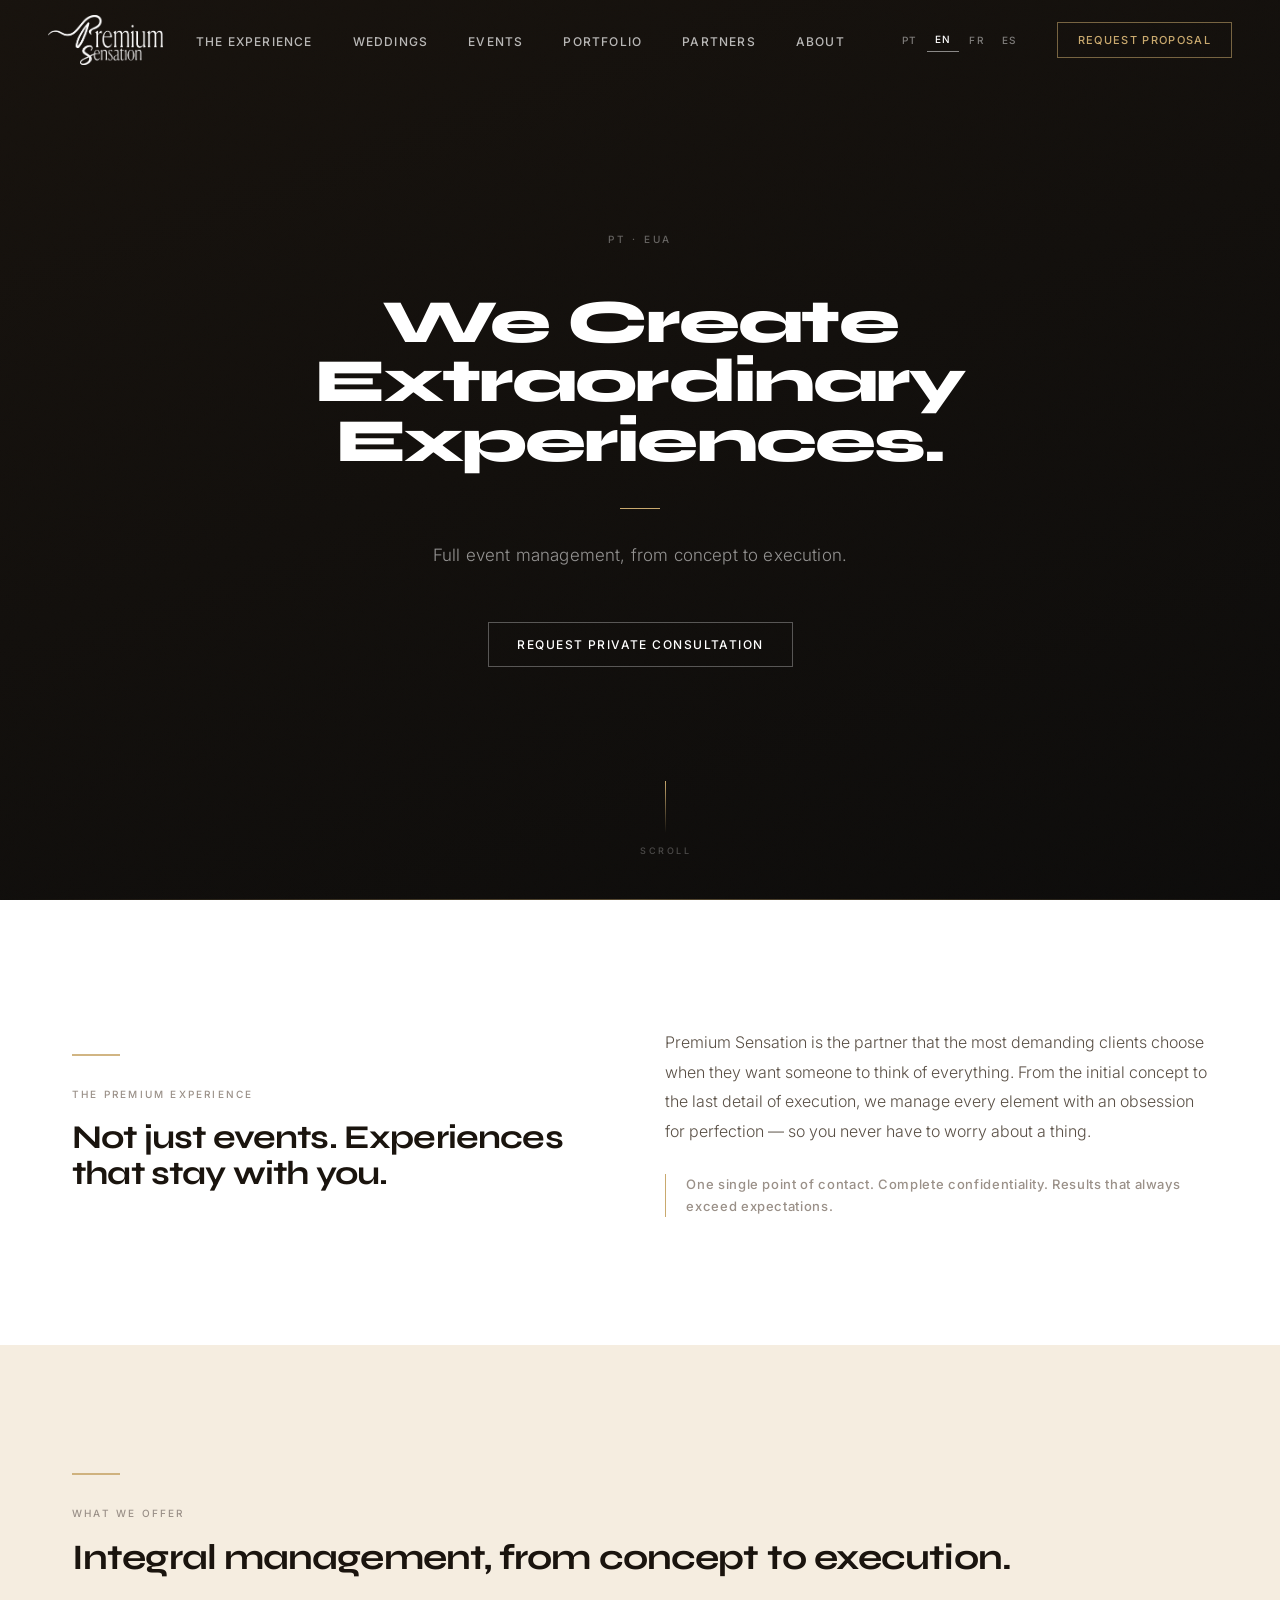
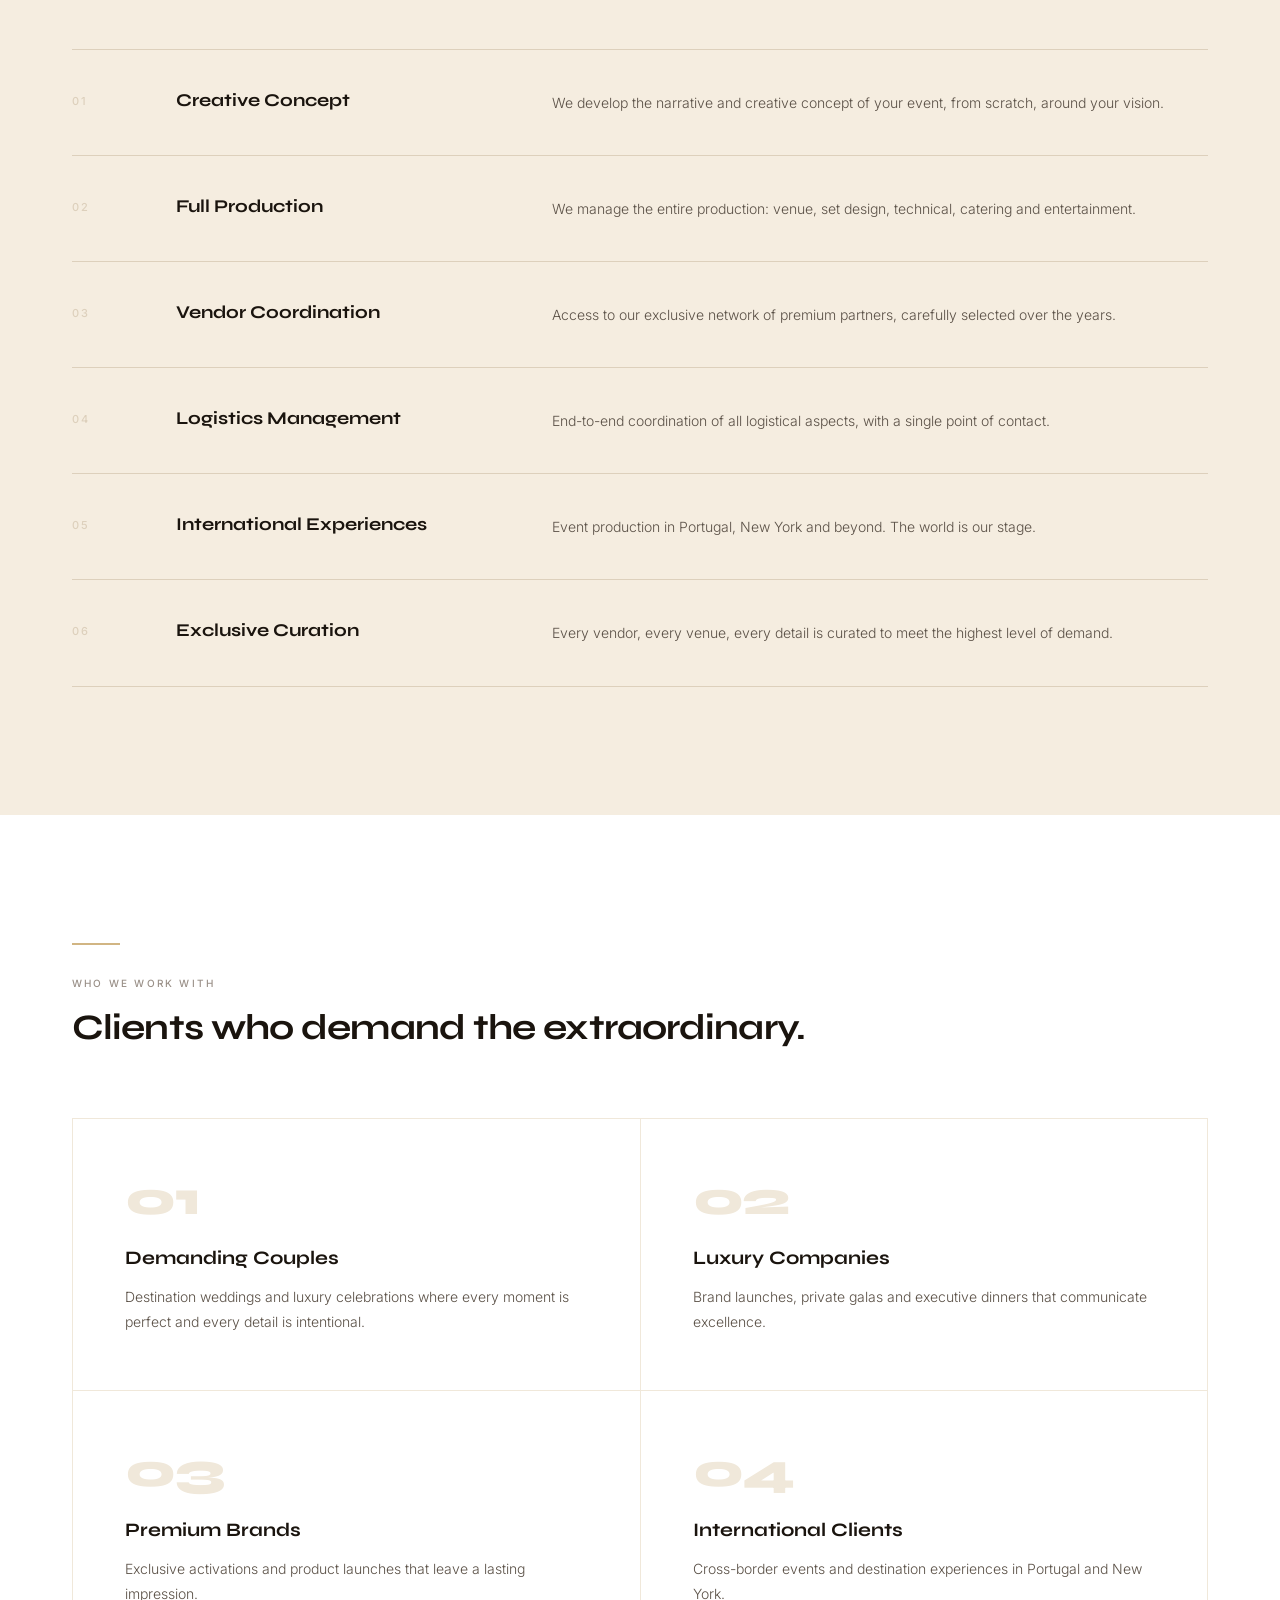
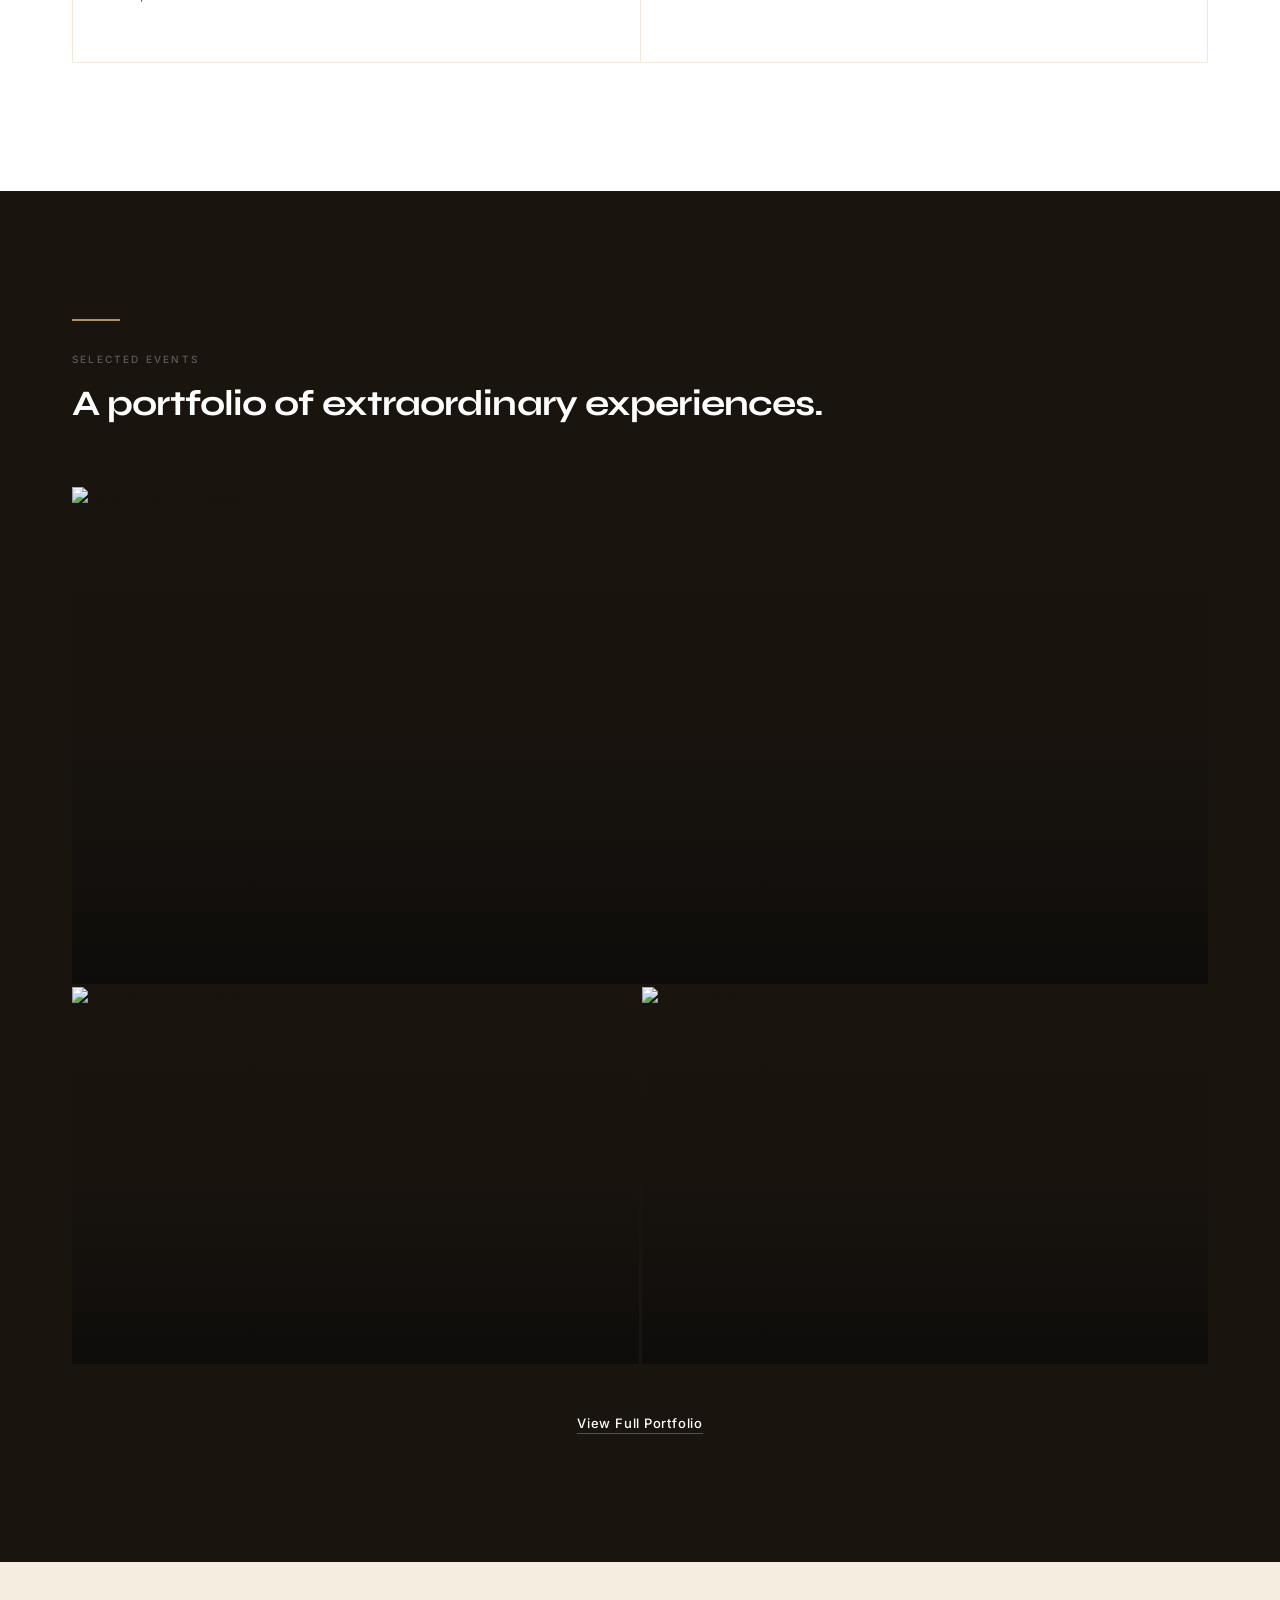
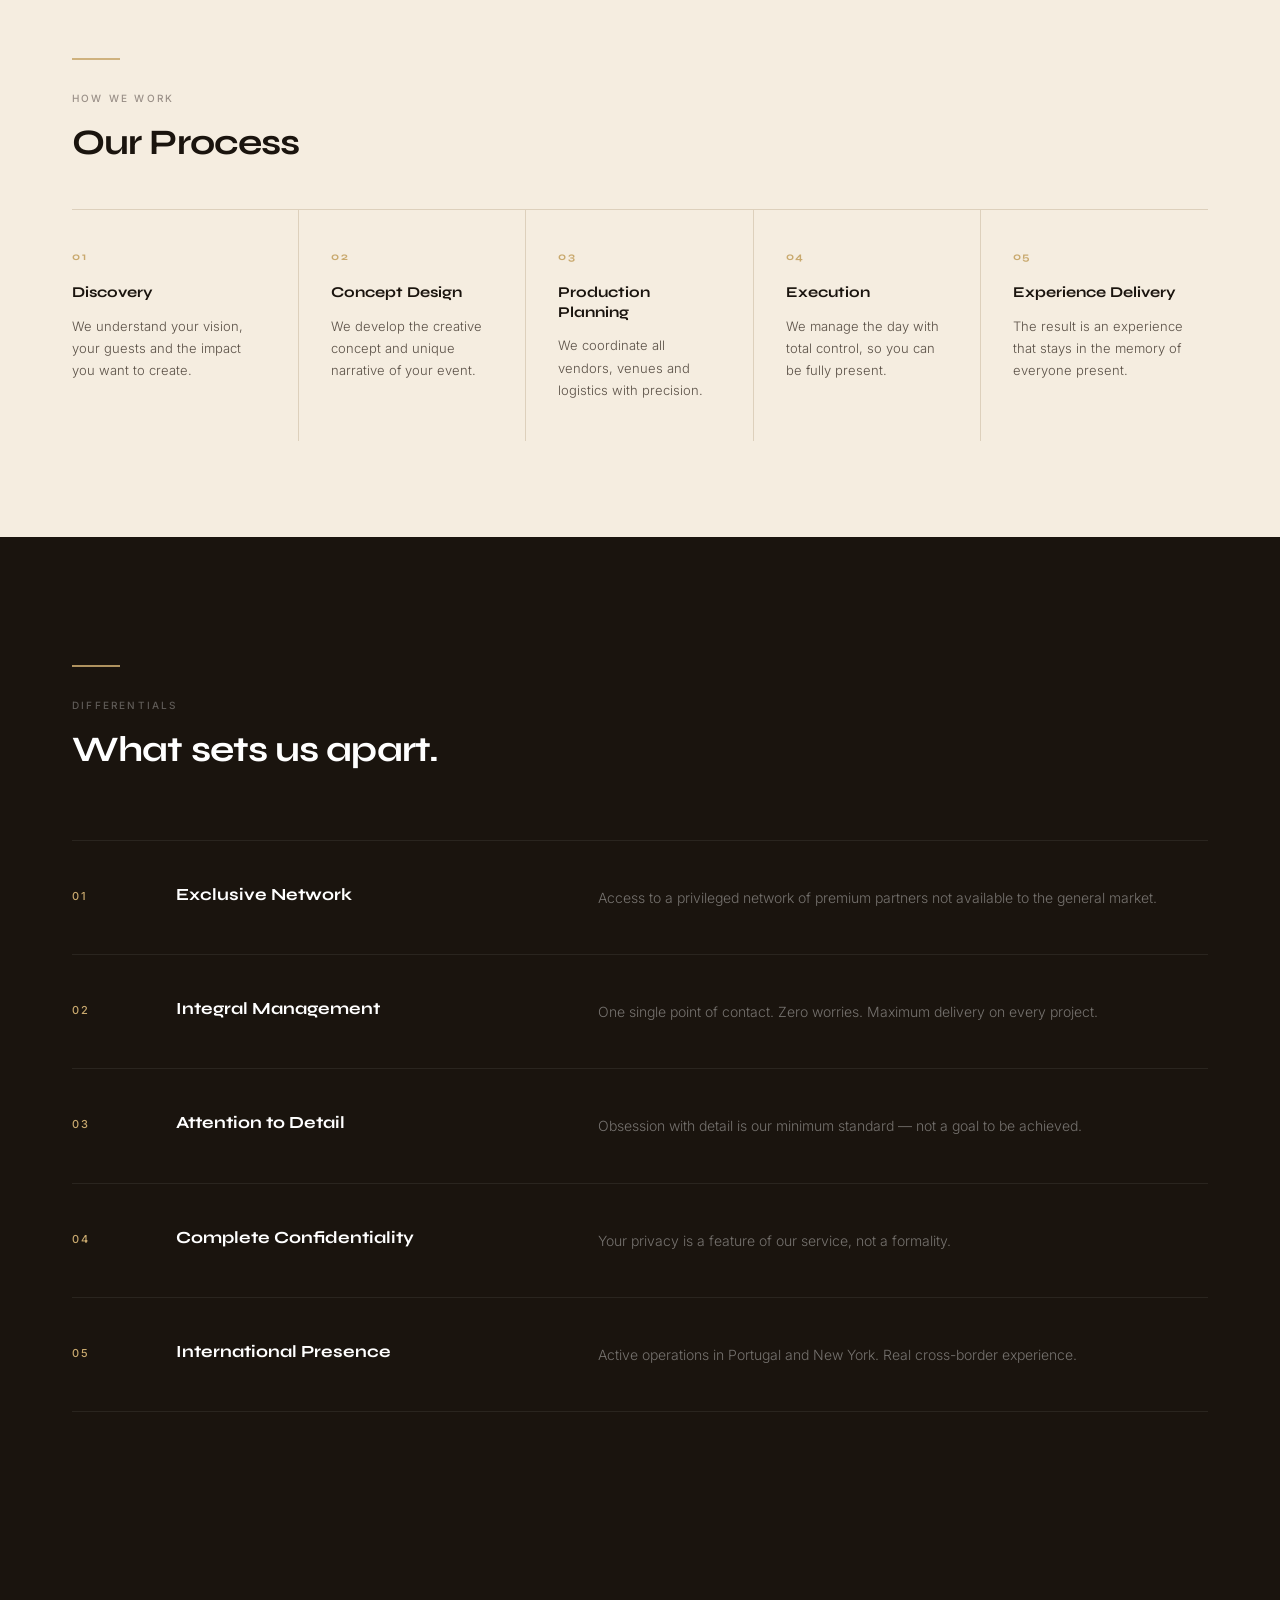
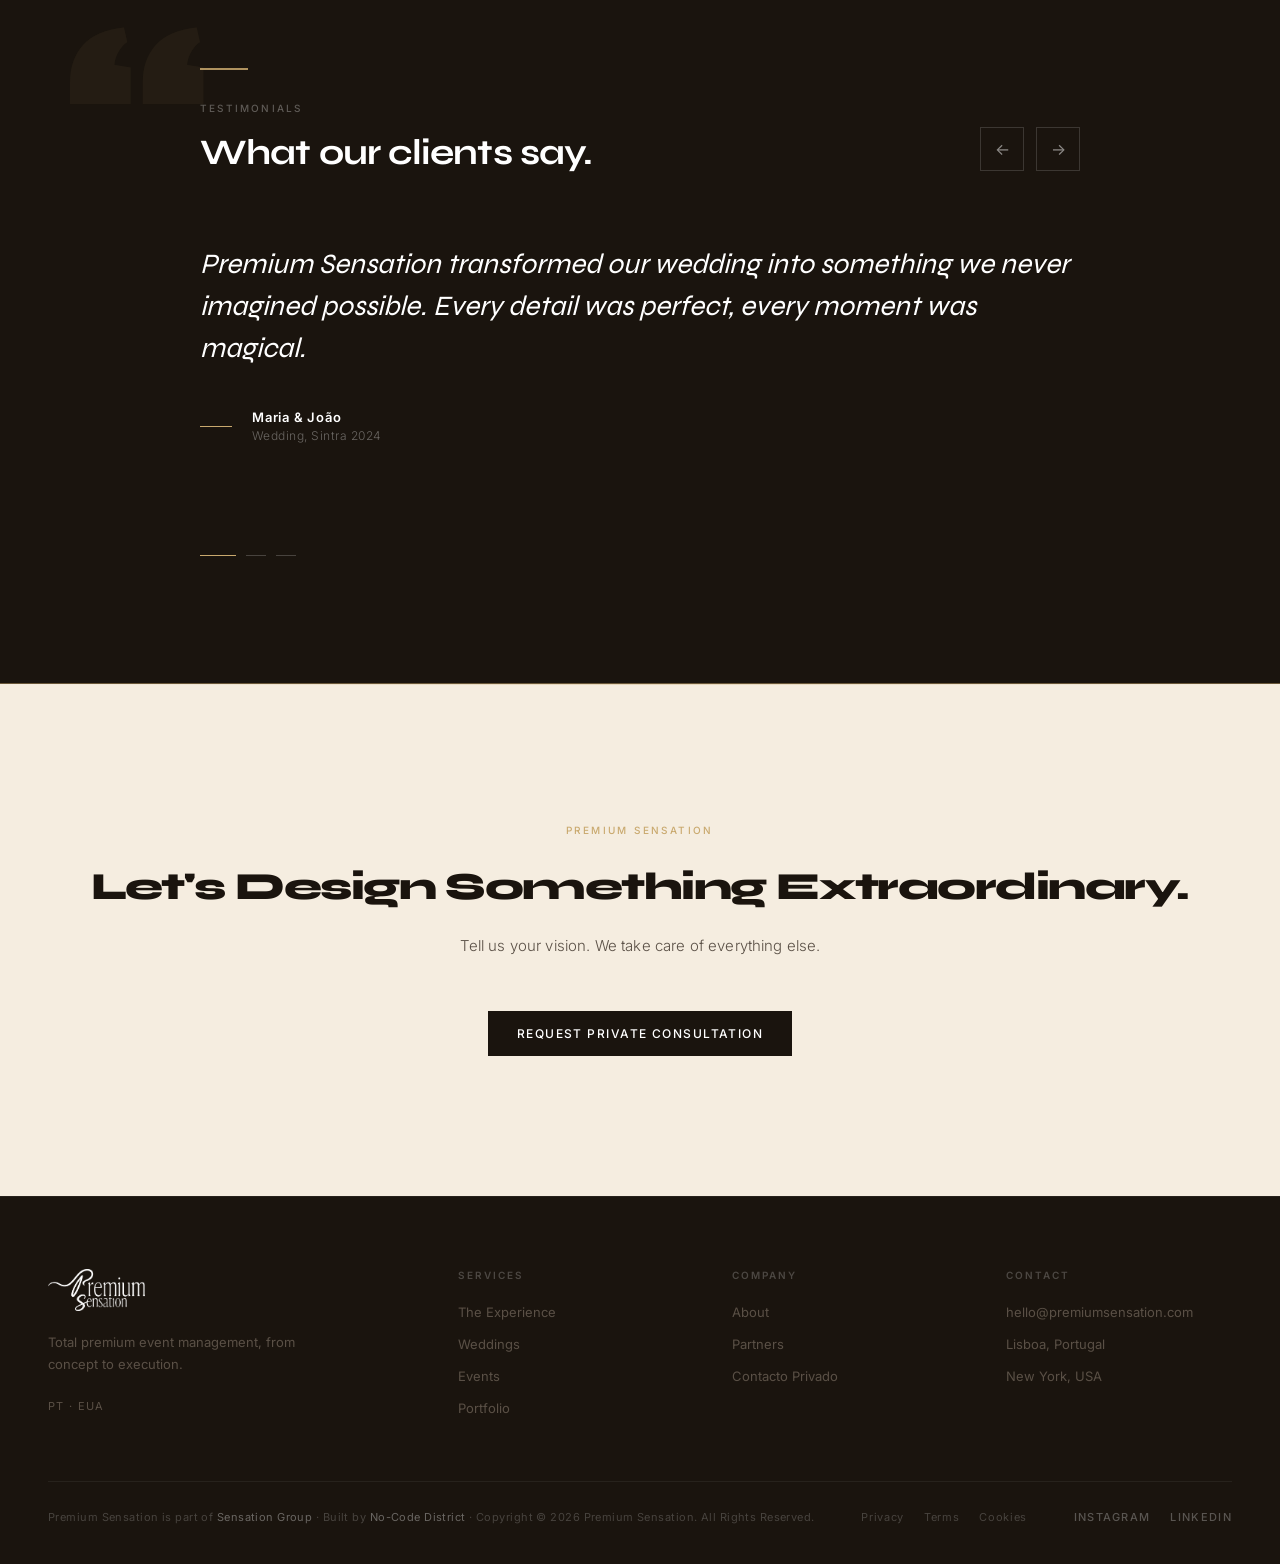
==== commit 2bb6a69f: "Elegance redesign — warmer palette, larger logo, gold CTA - Color system: warm charcoal (#1A140E), c" ====
--- a/index.html
+++ b/index.html
@@ -994,7 +994,7 @@
   <div class="nav-inner">
     <!-- Logo: replace [PS-LOGO-FILE] with actual logo filename when available -->
     <a href="index.html" class="nav-logo" aria-label="Premium Sensation — Página inicial">
-      <img src="assets/img/premium_sensation_white0.png" alt="Premium Sensation" class="logo-img" style="height:32px;width:auto;">
+      <img src="assets/img/premium_sensation_white0.png" alt="Premium Sensation" class="logo-img">
     </a>
 
     <ul class="nav-links" role="list">
@@ -1377,7 +1377,7 @@
 <footer class="footer" role="contentinfo">
   <div class="footer-top">
     <div>
-      <img src="assets/img/premium_sensation_white0.png" alt="Premium Sensation" class="logo-img footer-logo" style="height:28px;width:auto;margin-bottom:16px;display:block;">
+      <img src="assets/img/premium_sensation_white0.png" alt="Premium Sensation" class="logo-img footer-logo">
       <p class="footer-tagline" data-i18n="footer.tagline">Gestão total de eventos premium, do conceito à execução.</p>
       <p class="footer-locations">PT · EUA</p>
     </div>
--- a/assets/css/base.css
+++ b/assets/css/base.css
@@ -9,19 +9,29 @@
    CSS CUSTOM PROPERTIES
 ============================================================ */
 :root {
-  --black:     #0A0A0A;
-  --white:     #FFFFFF;
-  --off-white: #F7F6F3;
-  --gray-50:   #FAFAF8;
-  --gray-100:  #EFEFEC;
-  --gray-200:  #DDDDD9;
-  --gray-400:  #9A9A96;
-  --gray-600:  #5A5A56;
-  --nav-height: 72px;
+  /* Core — warm charcoal replaces cold black */
+  --black:      #1A140E;
+  --white:      #FFFFFF;
+
+  /* Warm neutral scale */
+  --off-white:  #F5EDE0;   /* warm cream — main light bg */
+  --cream:      #EDE0CA;   /* deeper warm beige */
+  --ivory:      #FAF6EF;   /* lightest warm white */
+  --gray-50:    #FAF6EF;
+  --gray-100:   #F0E8DA;
+  --gray-200:   #DDD0BC;
+  --gray-400:   #9A9088;
+  --gray-600:   #5A5046;
+
+  --nav-height: 80px;
 
   /* Premium Sensation brand accent */
-  --accent:     #C9A96E;
-  --accent-dim: rgba(201, 169, 110, 0.15);
+  --accent:       #C9A96E;               /* champagne gold */
+  --accent-light: #DFC28A;               /* lighter gold for hovers */
+  --accent-dim:   rgba(201, 169, 110, 0.14);
+
+  /* Sage green — optional accent */
+  --sage:         #7B9E80;
 }
 
 /* ============================================================
--- a/assets/css/nav.css
+++ b/assets/css/nav.css
@@ -21,8 +21,10 @@
 }
 
 .nav.scrolled {
-  background: var(--black);
-  border-bottom-color: rgba(255, 255, 255, 0.08);
+  background: rgba(26, 20, 14, 0.96);
+  backdrop-filter: blur(12px);
+  -webkit-backdrop-filter: blur(12px);
+  border-bottom-color: rgba(201, 169, 110, 0.15);
 }
 
 .nav-inner {
@@ -42,7 +44,7 @@
 }
 
 .nav-logo .logo-img {
-  height: 32px;
+  height: 50px;
   width: auto;
   display: block;
 }
@@ -81,17 +83,17 @@
   font-weight: 500;
   letter-spacing: 0.12em;
   text-transform: uppercase;
-  color: var(--white);
-  border: 1px solid rgba(255, 255, 255, 0.35);
+  color: var(--accent);
+  border: 1px solid rgba(201, 169, 110, 0.55);
   padding: 10px 20px;
-  transition: background 0.2s, border-color 0.2s, color 0.2s;
+  transition: background 0.25s, border-color 0.25s, color 0.25s;
   cursor: pointer;
 }
 
 .nav-cta:hover {
-  background: var(--white);
+  background: var(--accent);
   color: var(--black);
-  border-color: var(--white);
+  border-color: var(--accent);
 }
 
 /* ============================================================
@@ -229,7 +231,7 @@
 ============================================================ */
 @media (max-width: 768px) {
   :root {
-    --nav-height: 60px;
+    --nav-height: 64px;
   }
 
   .nav {
--- a/assets/css/footer.css
+++ b/assets/css/footer.css
@@ -26,10 +26,10 @@
    FOOTER LOGO
 ============================================================ */
 .footer-logo {
-  height: 28px;
+  height: 42px;
   width: auto;
   display: block;
-  margin-bottom: 16px;
+  margin-bottom: 20px;
 }
 
 /* ============================================================
@@ -81,7 +81,7 @@
 }
 
 .footer-col ul a:hover {
-  color: var(--white);
+  color: var(--accent);
 }
 
 /* ============================================================
--- a/assets/css/components.css
+++ b/assets/css/components.css
@@ -19,7 +19,7 @@
   inset: 0;
   background-size: cover;
   background-position: center;
-  opacity: 0.3;
+  opacity: 0.38;
 }
 
 .page-hero-overlay {
@@ -106,6 +106,14 @@
 
 .section-wrap--off {
   background: var(--off-white);
+}
+
+.section-wrap--cream {
+  background: var(--cream);
+}
+
+.section-wrap--ivory {
+  background: var(--ivory);
 }
 
 .section-wrap--white {
@@ -600,10 +608,11 @@
 
 /* Accent line — marks sections with brand colour */
 .accent-line {
-  width: 40px;
-  height: 1px;
+  width: 48px;
+  height: 2px;
   background: var(--accent);
   margin-bottom: 32px;
+  opacity: 0.85;
 }
 
 /* Gold highlight for key words */
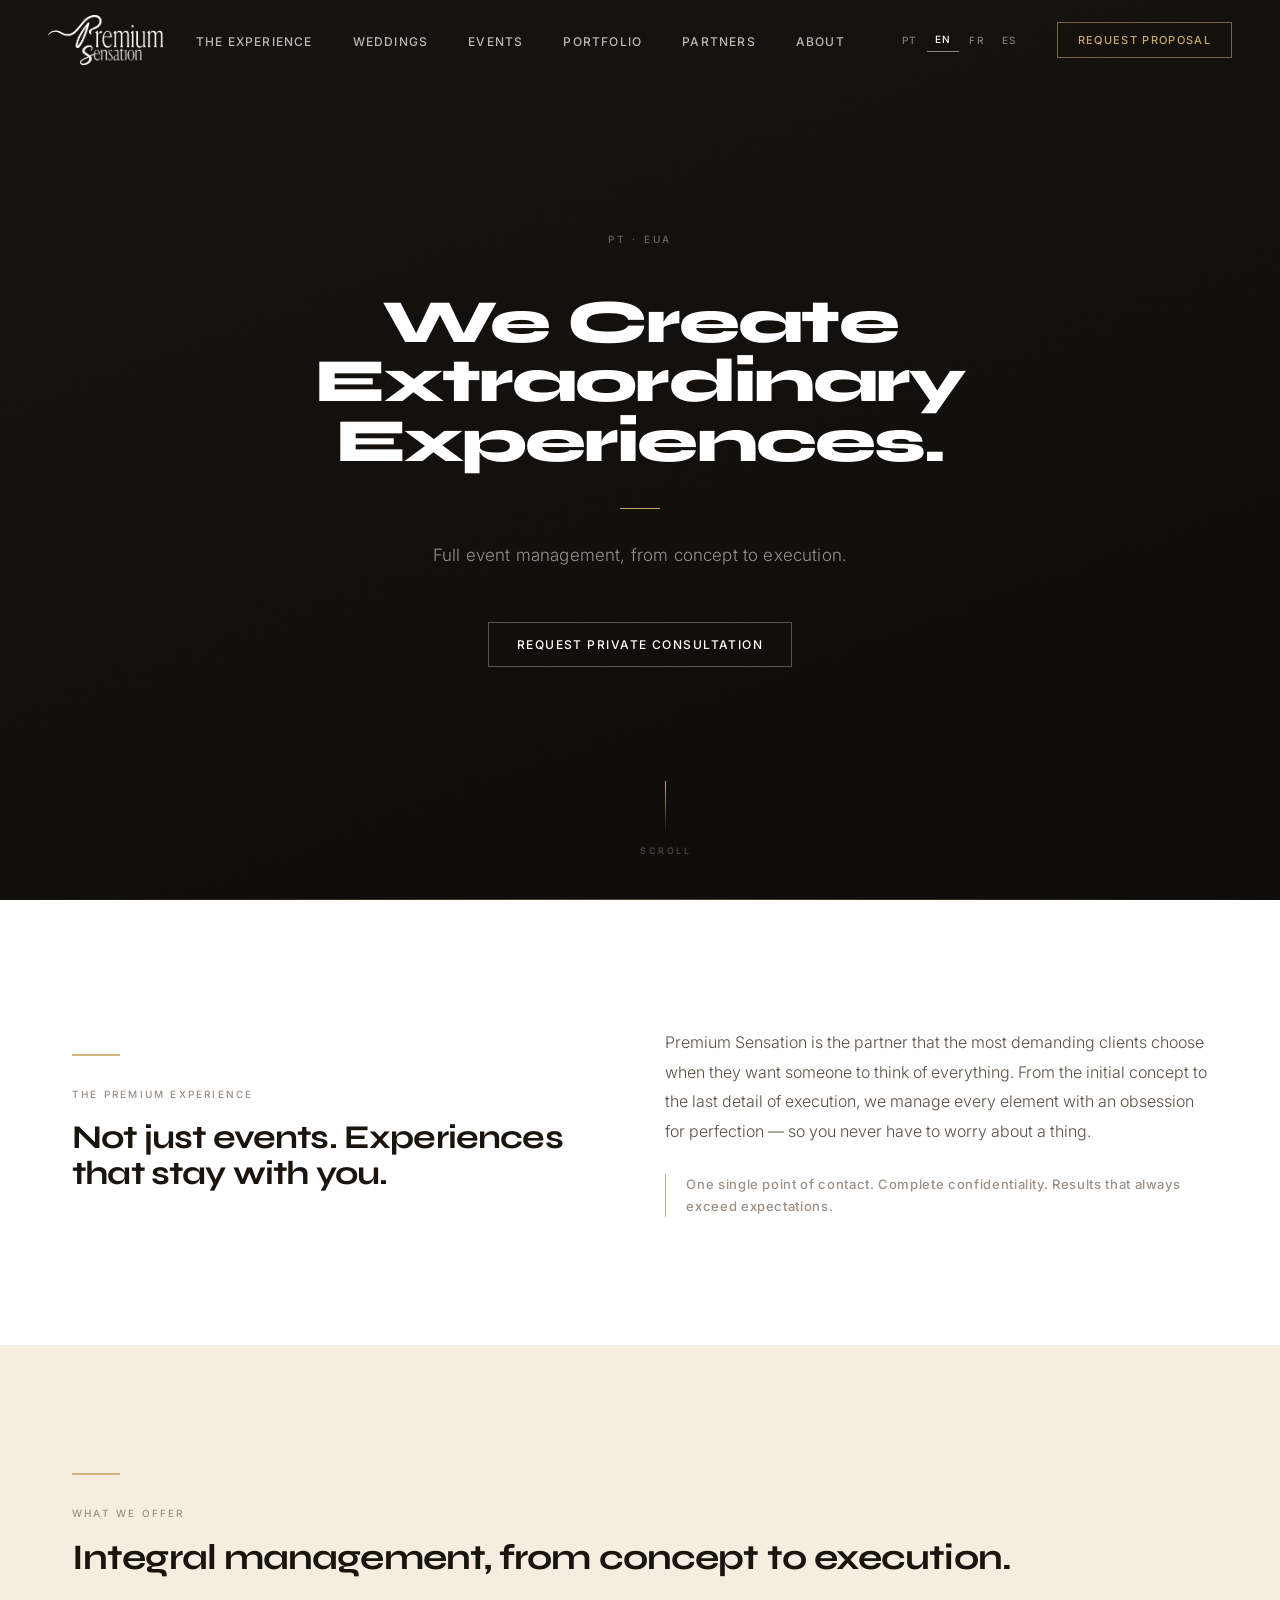
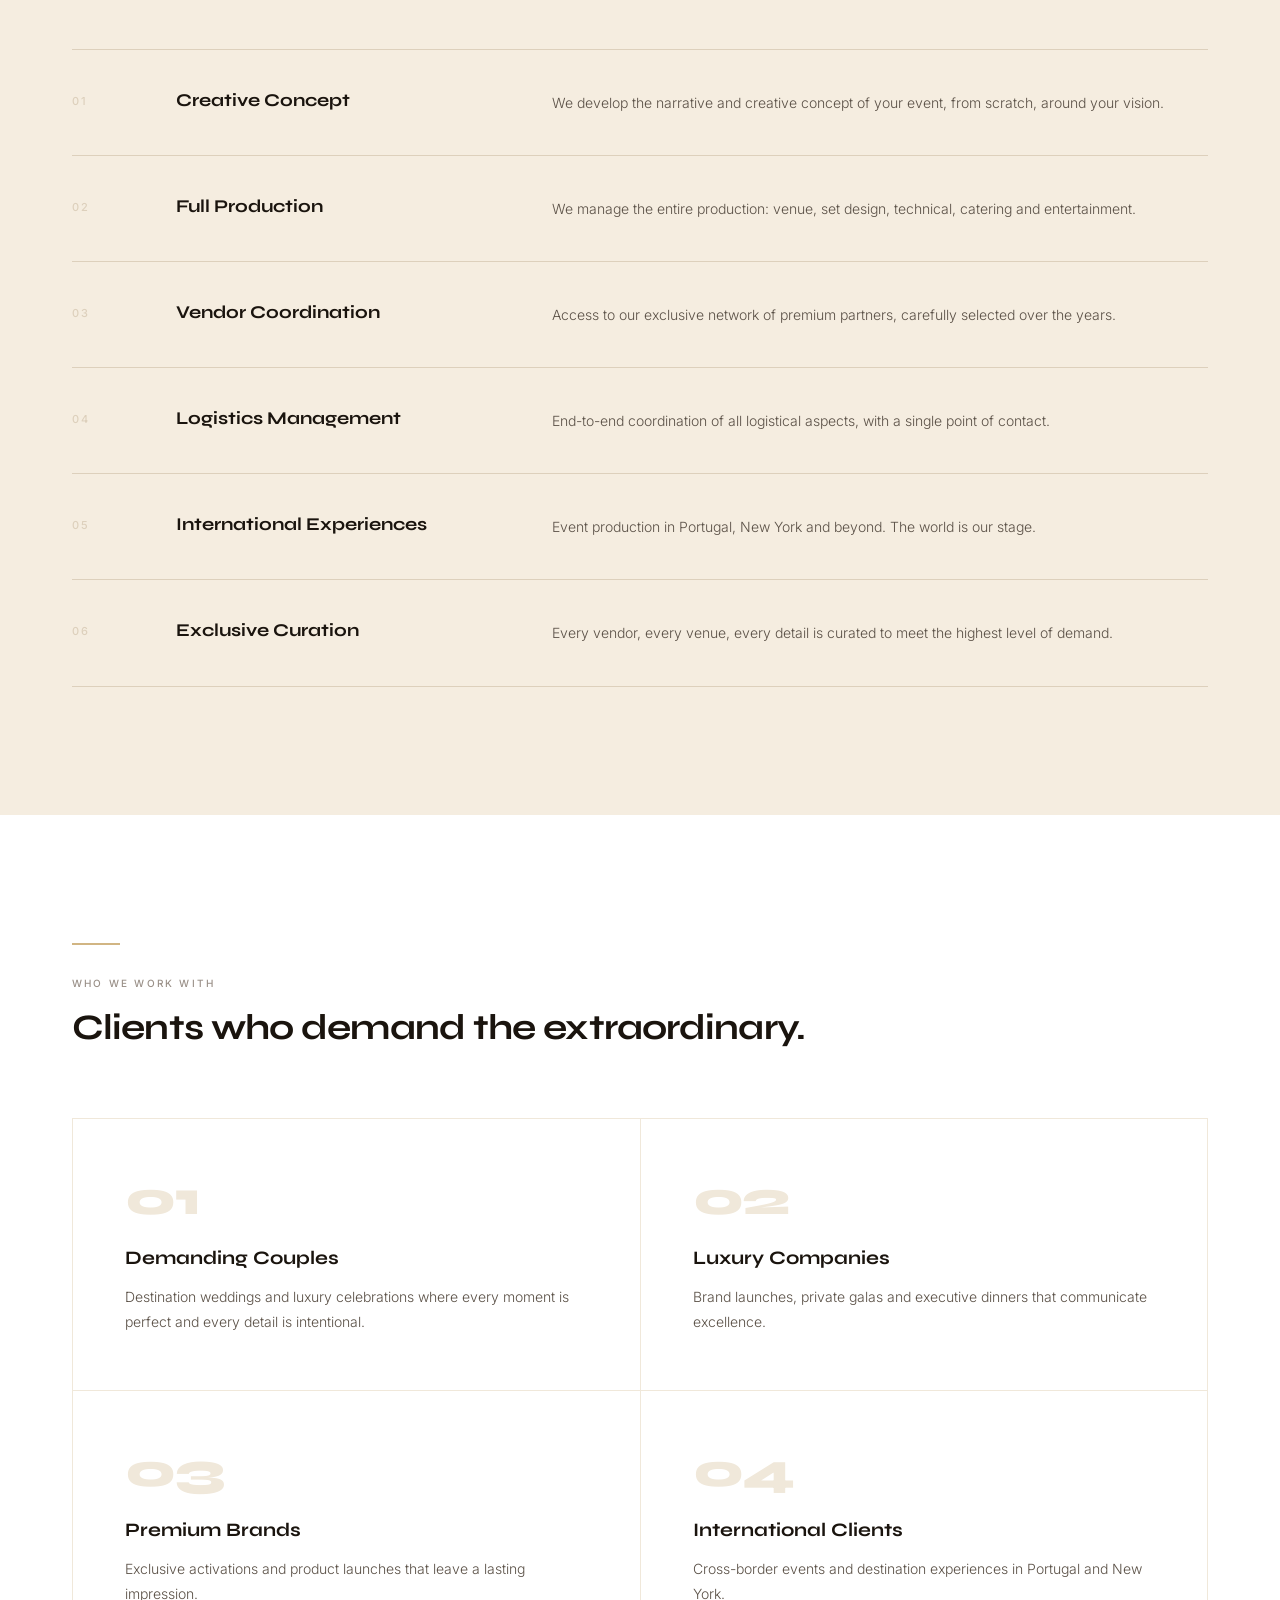
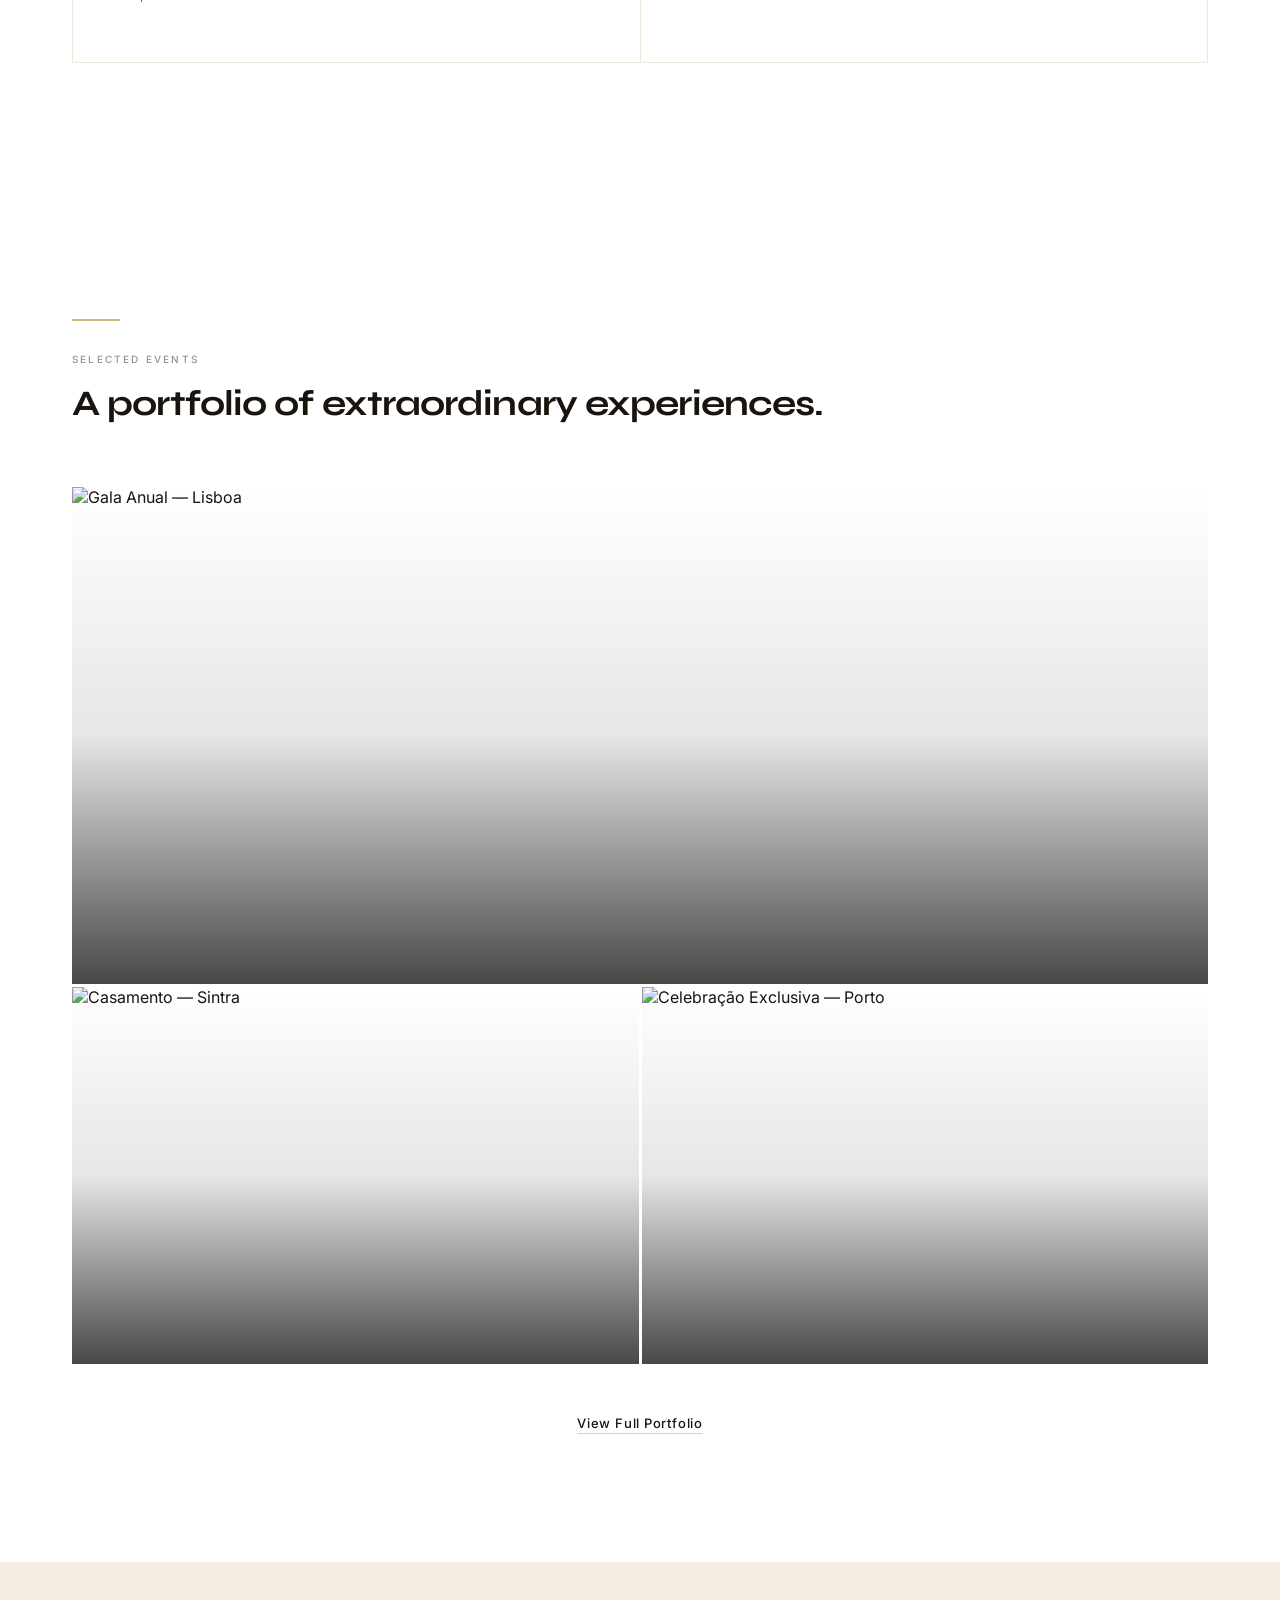
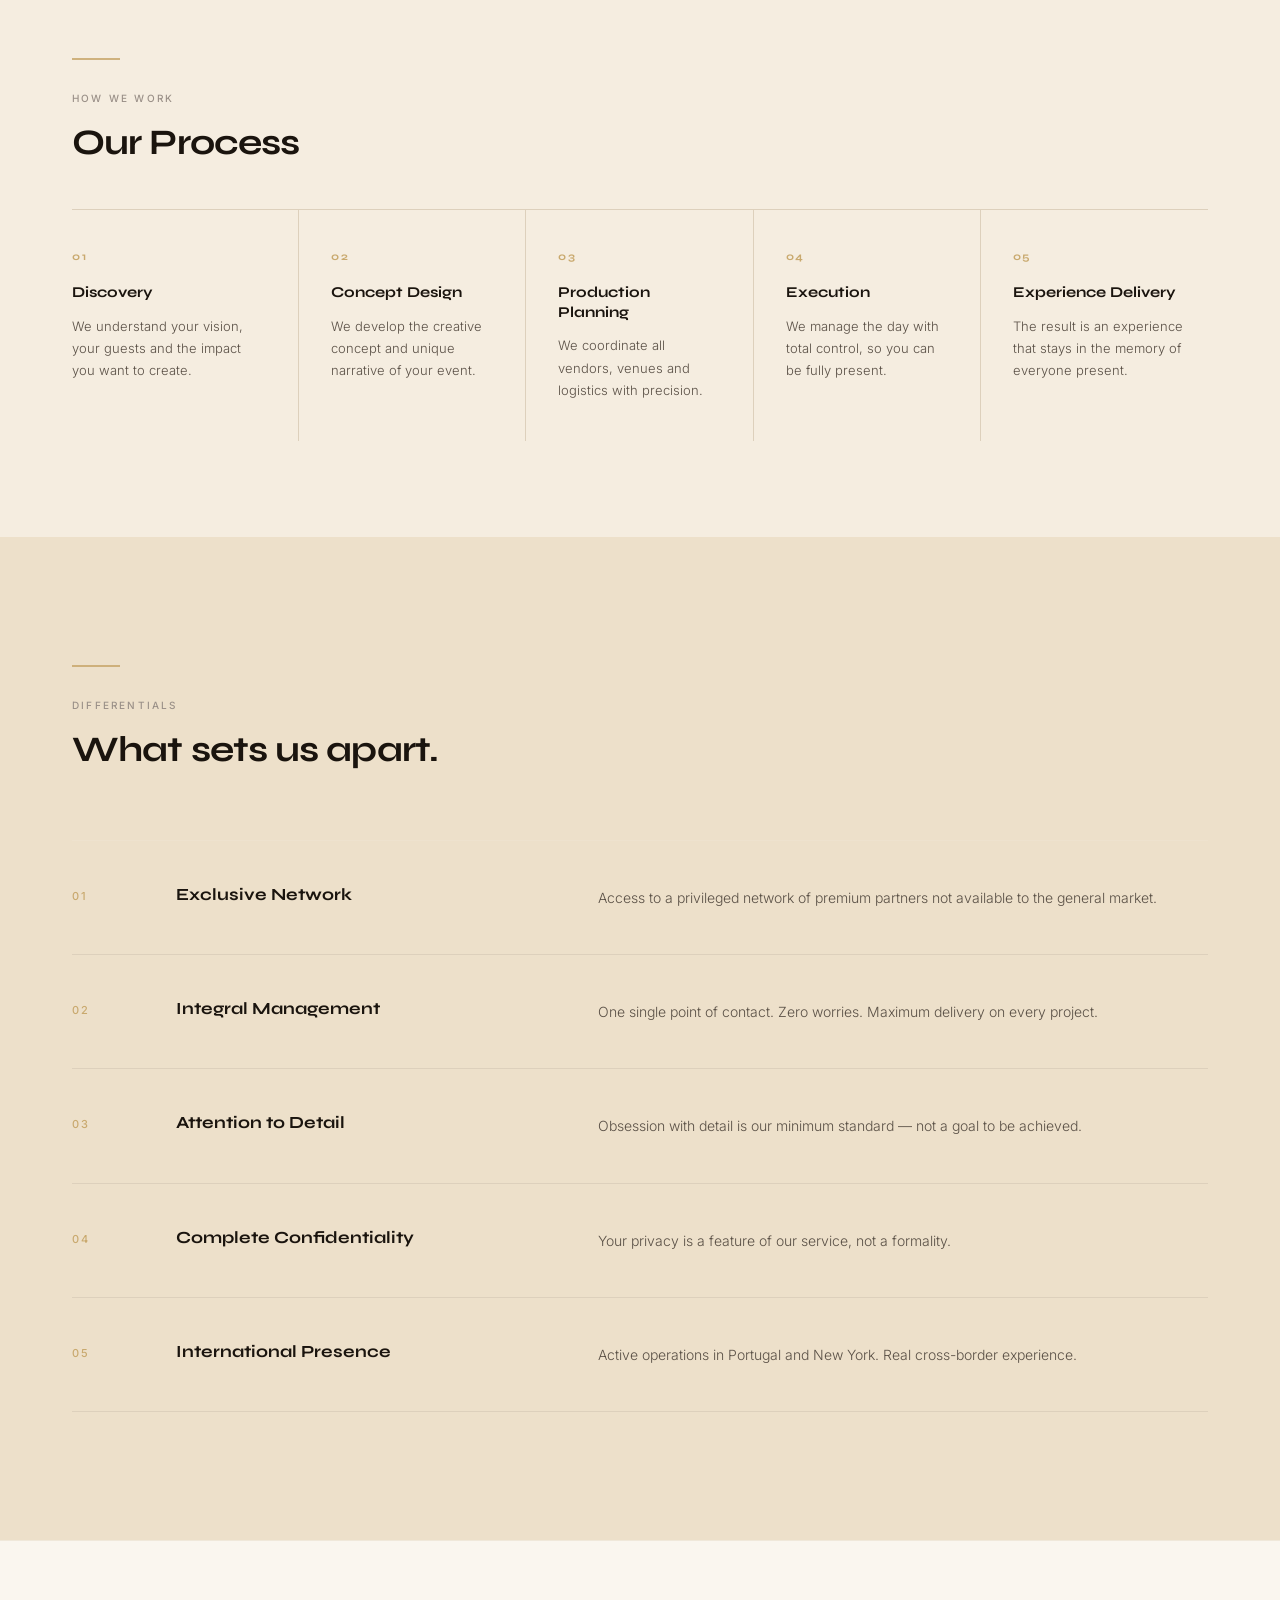
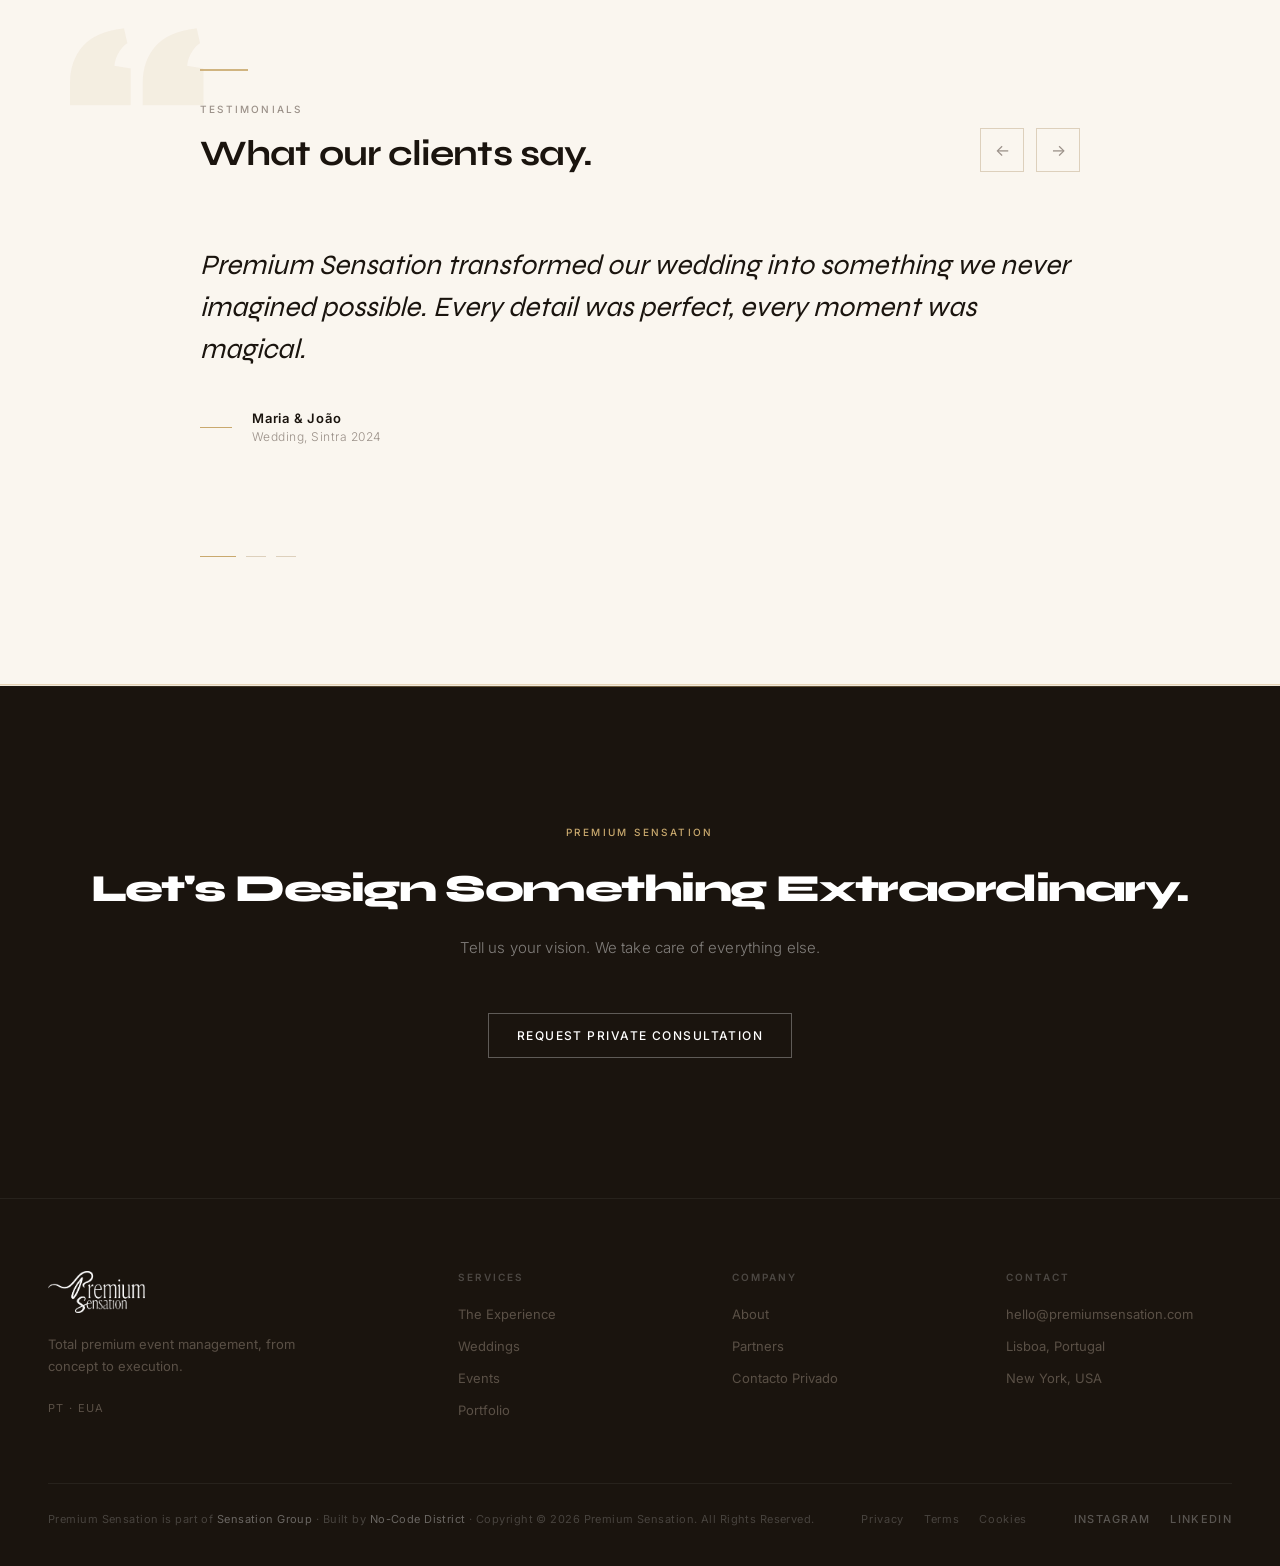
==== commit 5191277f: "Remove black from content sections — light-first luxury aesthetic Homepage: portfolio, diferenciais," ====
--- a/index.html
+++ b/index.html
@@ -544,16 +544,16 @@
       gap: 56px;
       align-items: start;
       padding: 44px 0;
-      border-bottom: 1px solid rgba(255,255,255,0.07);
+      border-bottom: 1px solid var(--gray-200);
       transition: border-color 0.3s;
     }
 
     .differential-row:hover {
-      border-bottom-color: rgba(255,255,255,0.14);
+      border-bottom-color: var(--accent);
     }
 
     .differential-row:hover .diff-num {
-      color: var(--white);
+      color: var(--black);
     }
 
     .diff-num {
@@ -570,7 +570,7 @@
       font-family: 'Syne', sans-serif;
       font-size: 17px;
       font-weight: 700;
-      color: var(--white);
+      color: var(--black);
       line-height: 1.2;
     }
 
@@ -578,7 +578,7 @@
       font-size: 14px;
       font-weight: 300;
       line-height: 1.8;
-      color: rgba(255,255,255,0.4);
+      color: var(--gray-600);
     }
 
     @media (max-width: 768px) {
@@ -603,10 +603,12 @@
 
     /* ── TESTIMONIALS — full-screen carousel ─────────────── */
     .testimonials-section {
-      background: var(--black);
+      background: var(--ivory);
       padding: 128px 72px;
       position: relative;
       overflow: hidden;
+      border-top: 1px solid var(--gray-100);
+      border-bottom: 1px solid var(--gray-100);
     }
 
     .testimonials-section::before {
@@ -617,7 +619,7 @@
       font-family: 'Syne', sans-serif;
       font-size: 240px;
       font-weight: 800;
-      color: rgba(201,169,110,0.06);
+      color: rgba(201,169,110,0.10);
       line-height: 1;
       pointer-events: none;
       user-select: none;
@@ -645,9 +647,9 @@
     .testimonials-btn {
       width: 44px;
       height: 44px;
-      border: 1px solid rgba(255,255,255,0.15);
+      border: 1px solid var(--gray-200);
       background: none;
-      color: rgba(255,255,255,0.5);
+      color: var(--gray-400);
       cursor: pointer;
       display: flex;
       align-items: center;
@@ -688,7 +690,7 @@
       font-size: clamp(20px, 2.4vw, 28px);
       font-weight: 400;
       line-height: 1.5;
-      color: var(--white);
+      color: var(--black);
       font-style: italic;
       margin-bottom: 40px;
     }
@@ -711,14 +713,14 @@
       font-size: 13px;
       font-weight: 600;
       letter-spacing: 0.06em;
-      color: var(--white);
+      color: var(--black);
     }
 
     .testimonial-company {
       font-family: 'Inter', sans-serif;
       font-size: 12px;
       font-weight: 300;
-      color: rgba(255,255,255,0.35);
+      color: var(--gray-400);
       margin-top: 3px;
       letter-spacing: 0.04em;
     }
@@ -732,7 +734,7 @@
     .testimonials-dot {
       width: 20px;
       height: 1px;
-      background: rgba(255,255,255,0.2);
+      background: var(--gray-200);
       cursor: pointer;
       transition: background 0.3s, width 0.3s;
       border: none;
@@ -772,7 +774,7 @@
 
     /* ── FINAL CTA ───────────────────────────────────────── */
     .final-cta {
-      background: var(--off-white);
+      background: var(--black);
       padding: 140px 72px;
       text-align: center;
       position: relative;
@@ -787,7 +789,7 @@
       right: 0;
       height: 1px;
       background: linear-gradient(to right, transparent, var(--accent), transparent);
-      opacity: 0.35;
+      opacity: 0.55;
     }
 
     .final-cta-eyebrow {
@@ -805,7 +807,7 @@
       font-family: 'Syne', sans-serif;
       font-size: clamp(24px, 3vw, 44px);
       font-weight: 800;
-      color: var(--black);
+      color: var(--white);
       line-height: 0.98;
       letter-spacing: -0.04em;
       margin-bottom: 28px;
@@ -815,7 +817,7 @@
       font-family: 'Inter', sans-serif;
       font-size: 15px;
       font-weight: 300;
-      color: var(--gray-600);
+      color: rgba(255,255,255,0.45);
       margin-bottom: 52px;
       line-height: 1.65;
       letter-spacing: 0.01em;
@@ -1160,11 +1162,11 @@
 <!-- ============================================================
      EVENTOS SELECIONADOS — PORTFOLIO PREVIEWS
 ============================================================ -->
-<section class="section-wrap--dark ps-section">
+<section class="section-wrap--white ps-section">
   <div class="reveal">
     <div class="accent-line"></div>
-    <span class="section-eyebrow section-eyebrow--light" data-i18n="portfolio.label">Eventos Selecionados</span>
-    <h2 class="section-headline section-headline--light" data-i18n="portfolio.title">Um portfólio de experiências extraordinárias.</h2>
+    <span class="section-eyebrow" data-i18n="portfolio.label">Eventos Selecionados</span>
+    <h2 class="section-headline" data-i18n="portfolio.title">Um portfólio de experiências extraordinárias.</h2>
   </div>
 
   <div class="portfolio-grid-home">
@@ -1216,7 +1218,7 @@
   </div>
 
   <div class="portfolio-footer reveal">
-    <a href="portfolio.html" class="text-link text-link--white" data-i18n="portfolio.link">Ver Portfólio Completo →</a>
+    <a href="portfolio.html" class="text-link" data-i18n="portfolio.link">Ver Portfólio Completo →</a>
   </div>
 </section>
 
@@ -1262,11 +1264,11 @@
 <!-- ============================================================
      DIFERENCIAIS
 ============================================================ -->
-<section class="section-wrap--dark ps-section">
+<section class="section-wrap--cream ps-section">
   <div class="reveal">
     <div class="accent-line"></div>
-    <span class="section-eyebrow section-eyebrow--light" data-i18n="differentials.label">Diferenciais</span>
-    <h2 class="section-headline section-headline--light" data-i18n="differentials.title">O que nos distingue.</h2>
+    <span class="section-eyebrow" data-i18n="differentials.label">Diferenciais</span>
+    <h2 class="section-headline" data-i18n="differentials.title">O que nos distingue.</h2>
   </div>
 
   <div class="differentials-list">
@@ -1307,8 +1309,8 @@
     <div class="testimonials-header reveal">
       <div>
         <div class="accent-line"></div>
-        <span class="section-eyebrow section-eyebrow--light" data-i18n="testimonials.label">Testemunhos</span>
-        <h2 class="section-headline section-headline--light" data-i18n="testimonials.title">O que dizem os nossos clientes.</h2>
+        <span class="section-eyebrow" data-i18n="testimonials.label">Testemunhos</span>
+        <h2 class="section-headline" data-i18n="testimonials.title">O que dizem os nossos clientes.</h2>
       </div>
       <div class="testimonials-nav" aria-label="Navegar testemunhos">
         <button class="testimonials-btn" id="t-prev" aria-label="Testemunho anterior">←</button>
@@ -1367,7 +1369,7 @@
     <span class="final-cta-eyebrow">Premium Sensation</span>
     <h2 class="final-cta-title" data-i18n="cta.headline">Vamos Criar Algo Extraordinário.</h2>
     <p class="final-cta-subtitle" data-i18n="cta.subheadline">Conte-nos a sua visão. Nós tratamos de todo o resto.</p>
-    <a href="contacto.html" class="btn btn--dark" data-i18n="cta.btn">Solicitar Proposta Privada</a>
+    <a href="contacto.html" class="btn btn--outline-white" data-i18n="cta.btn">Solicitar Proposta Privada</a>
   </div>
 </section>
 
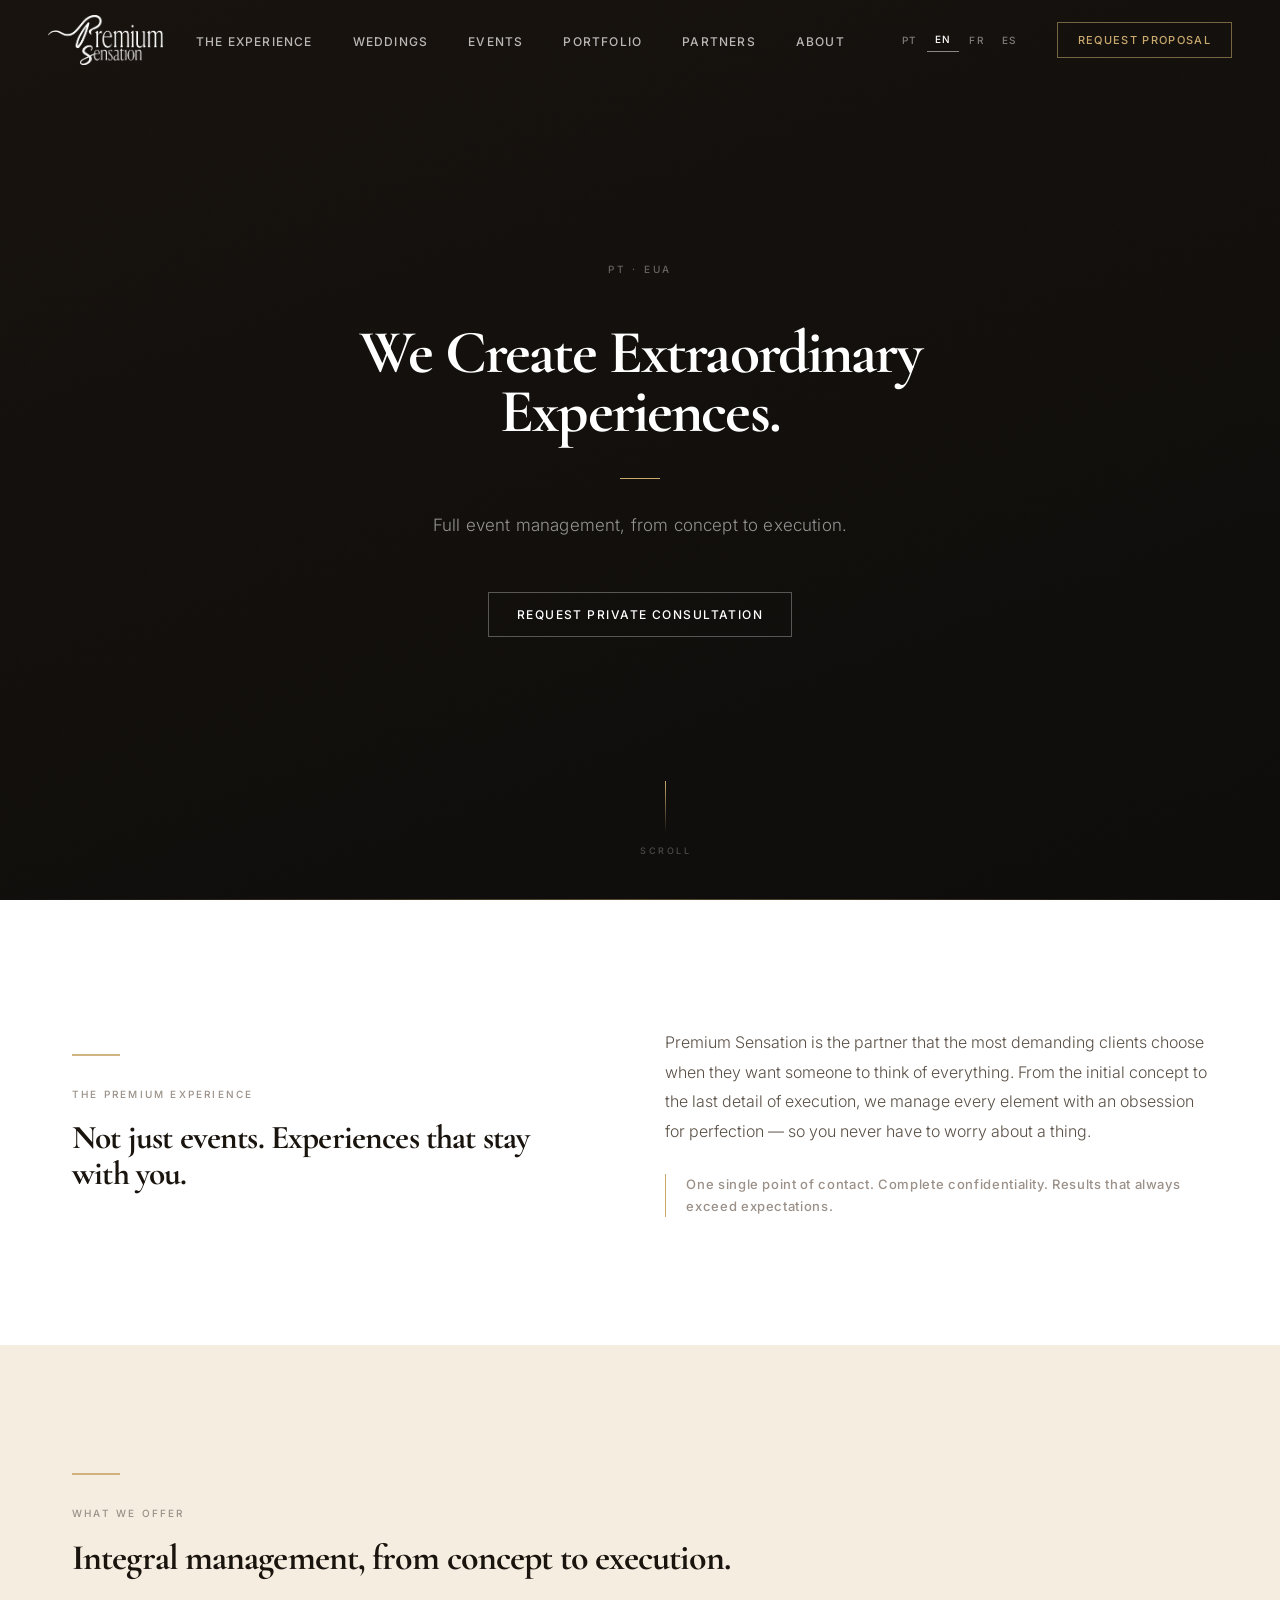
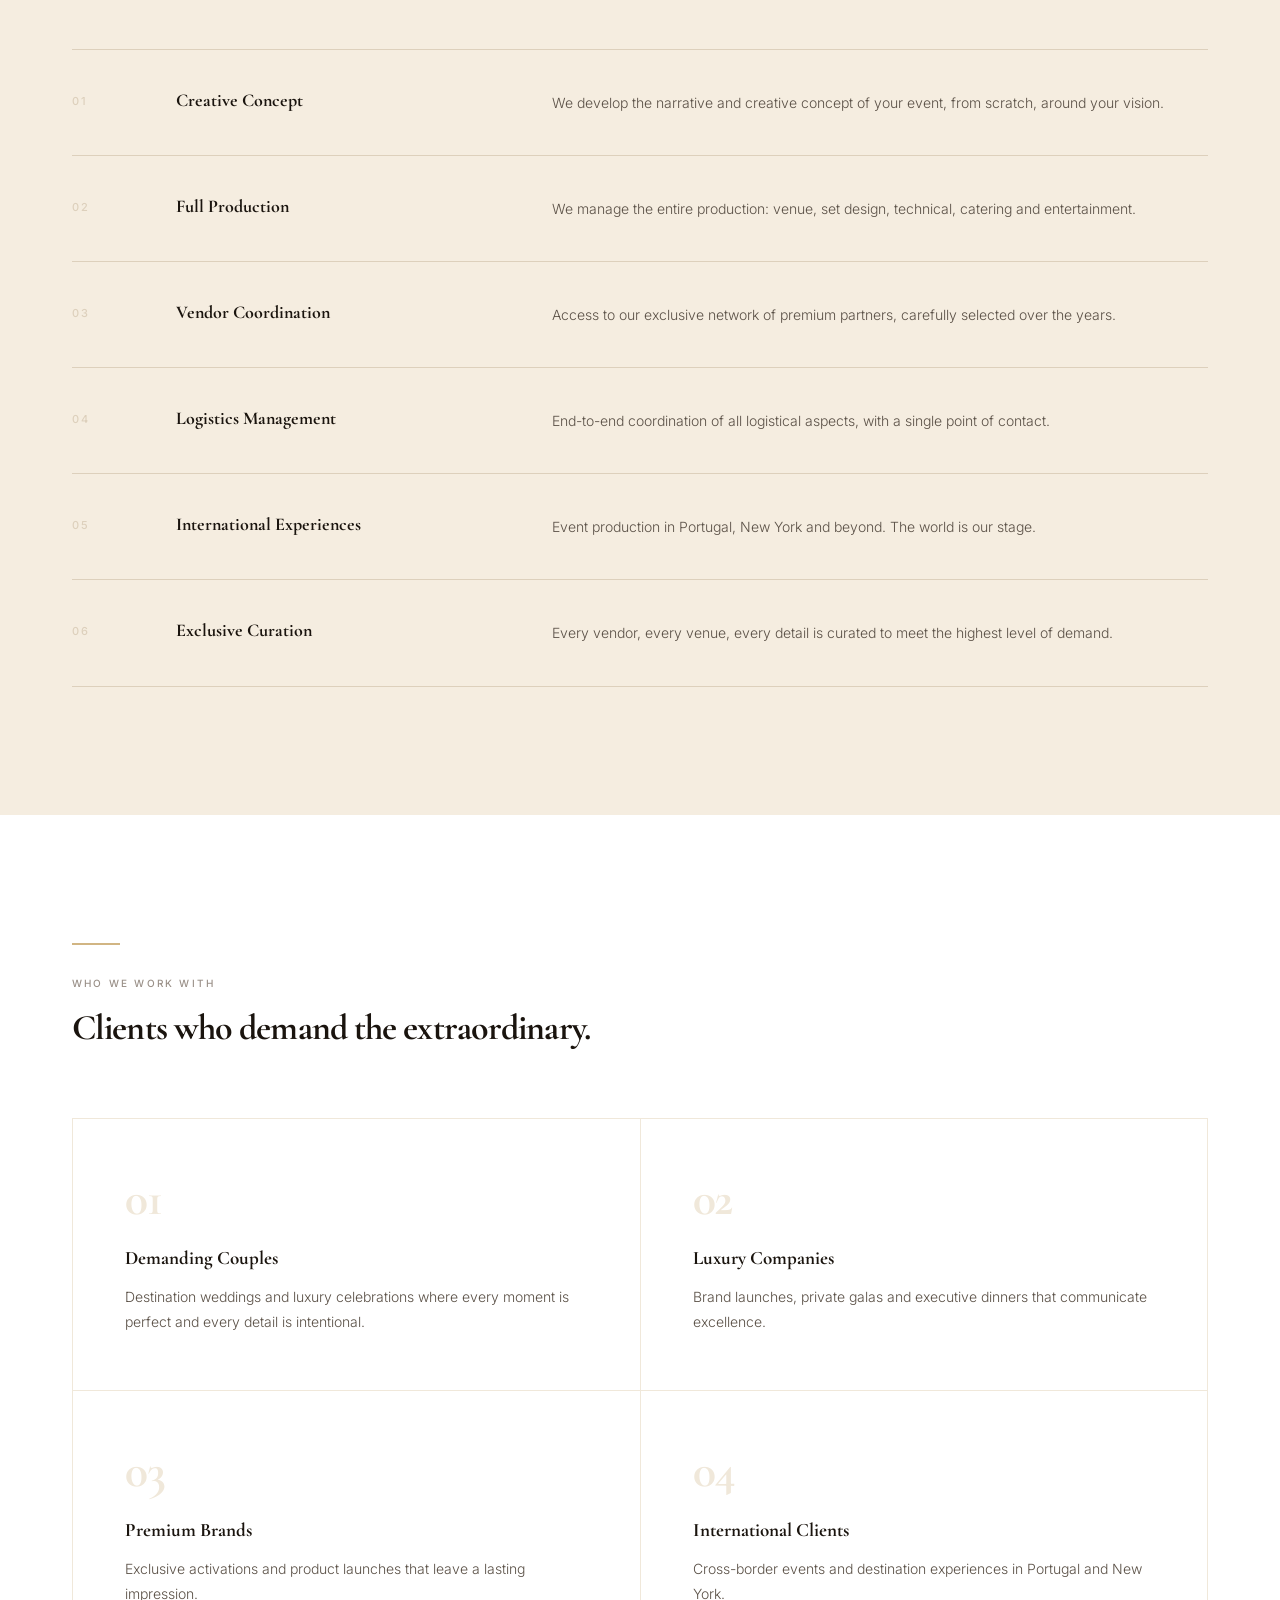
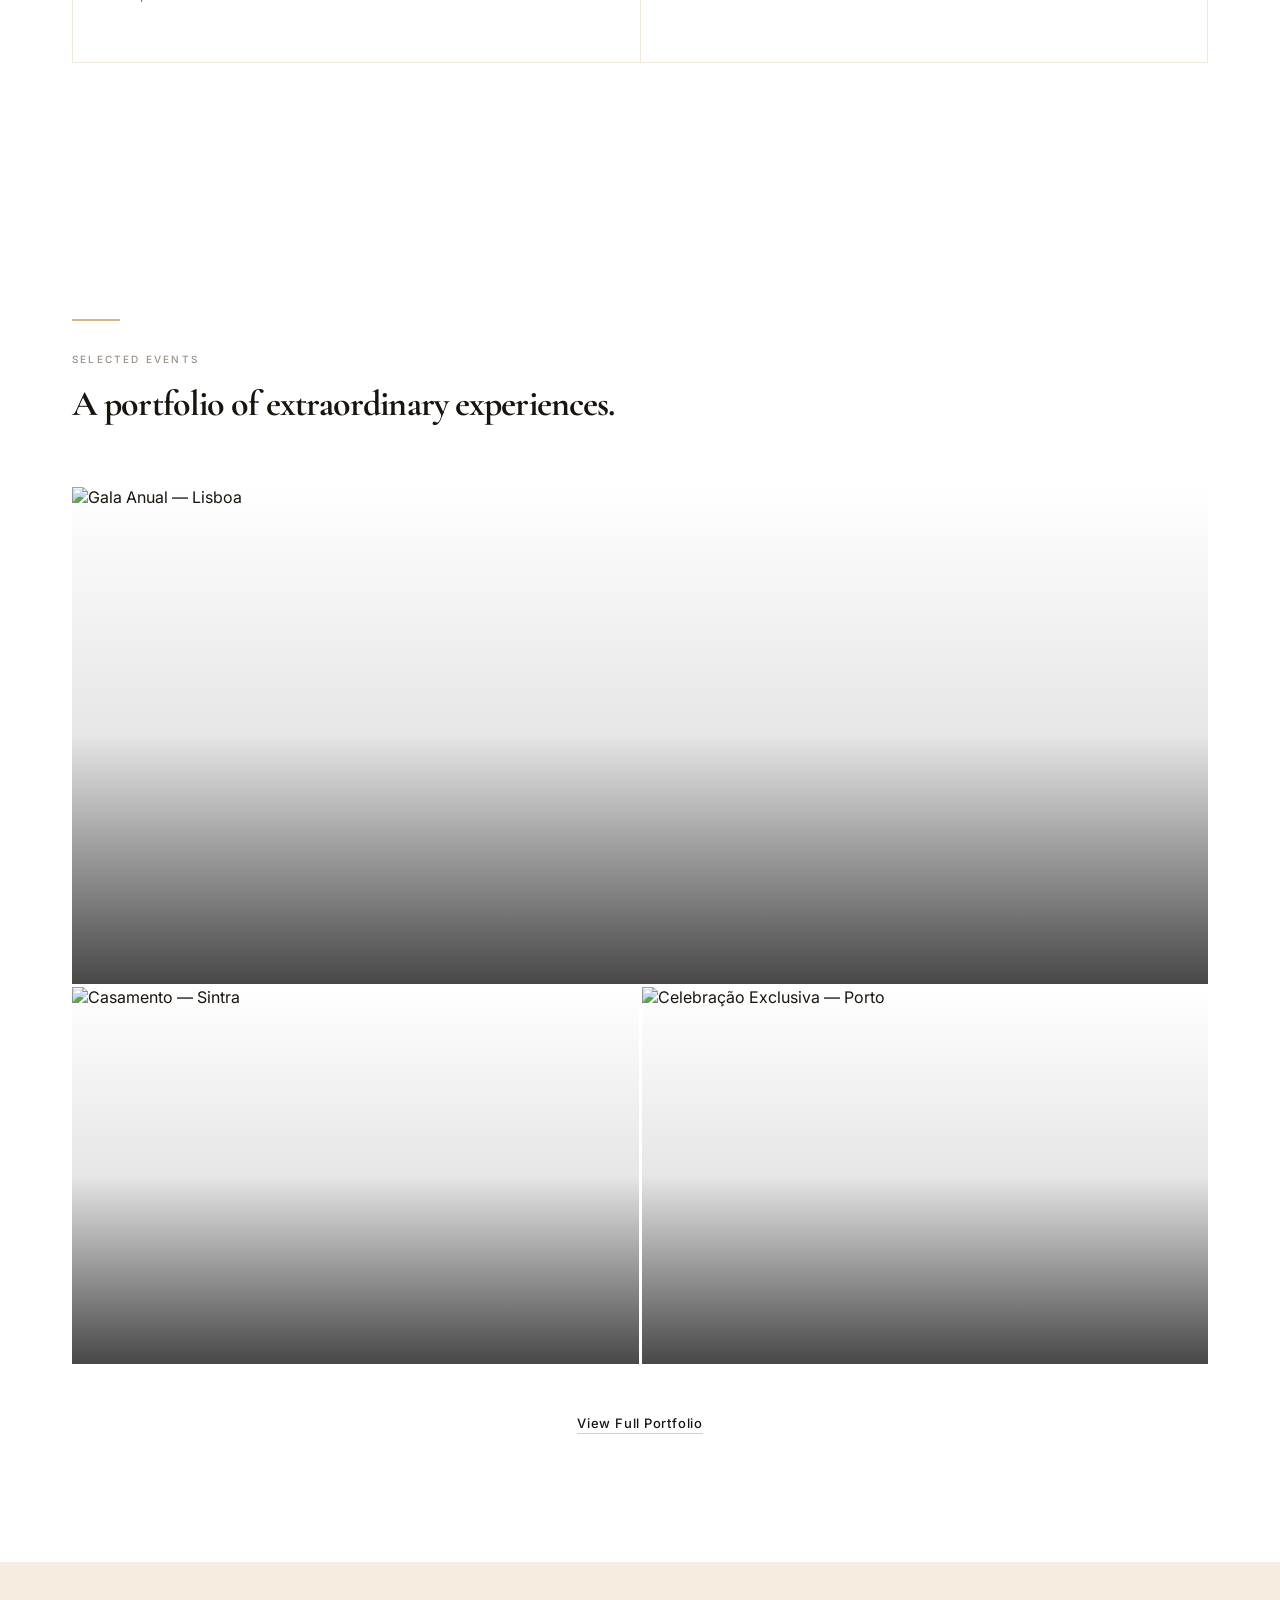
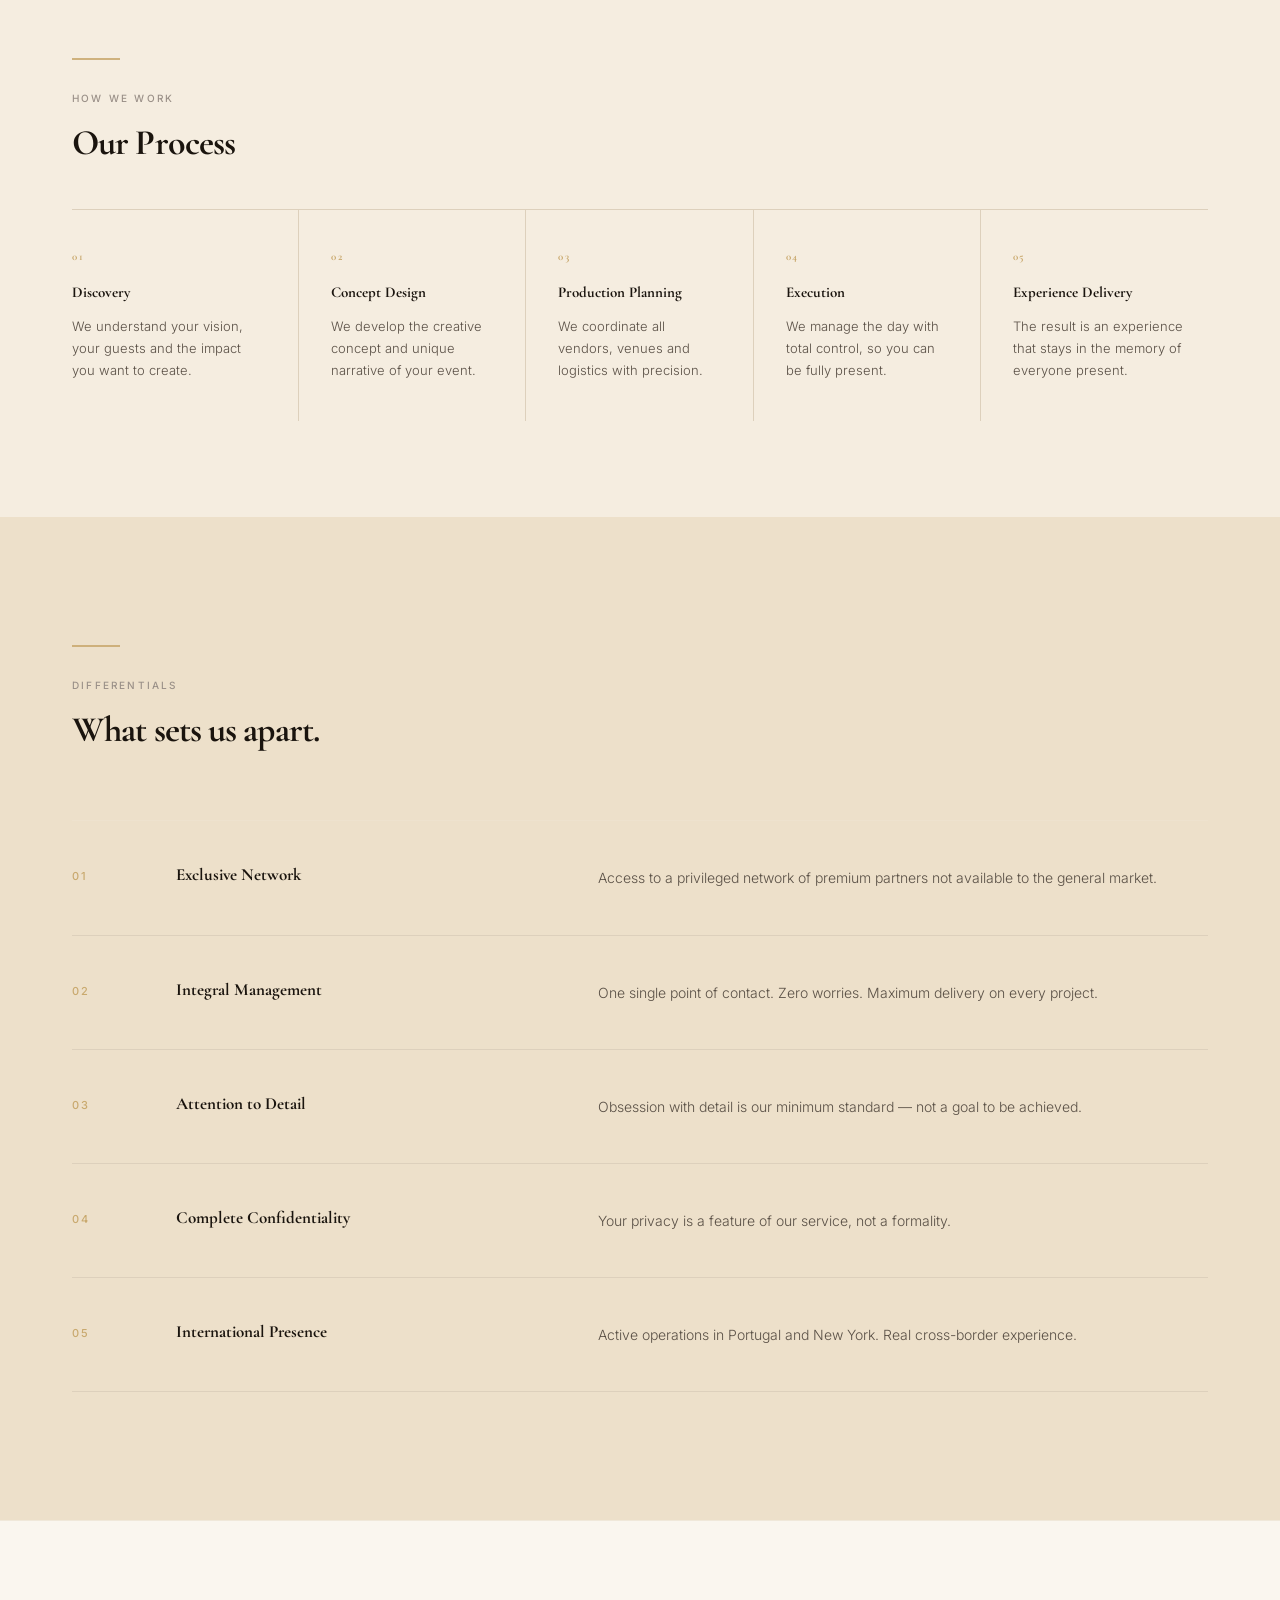
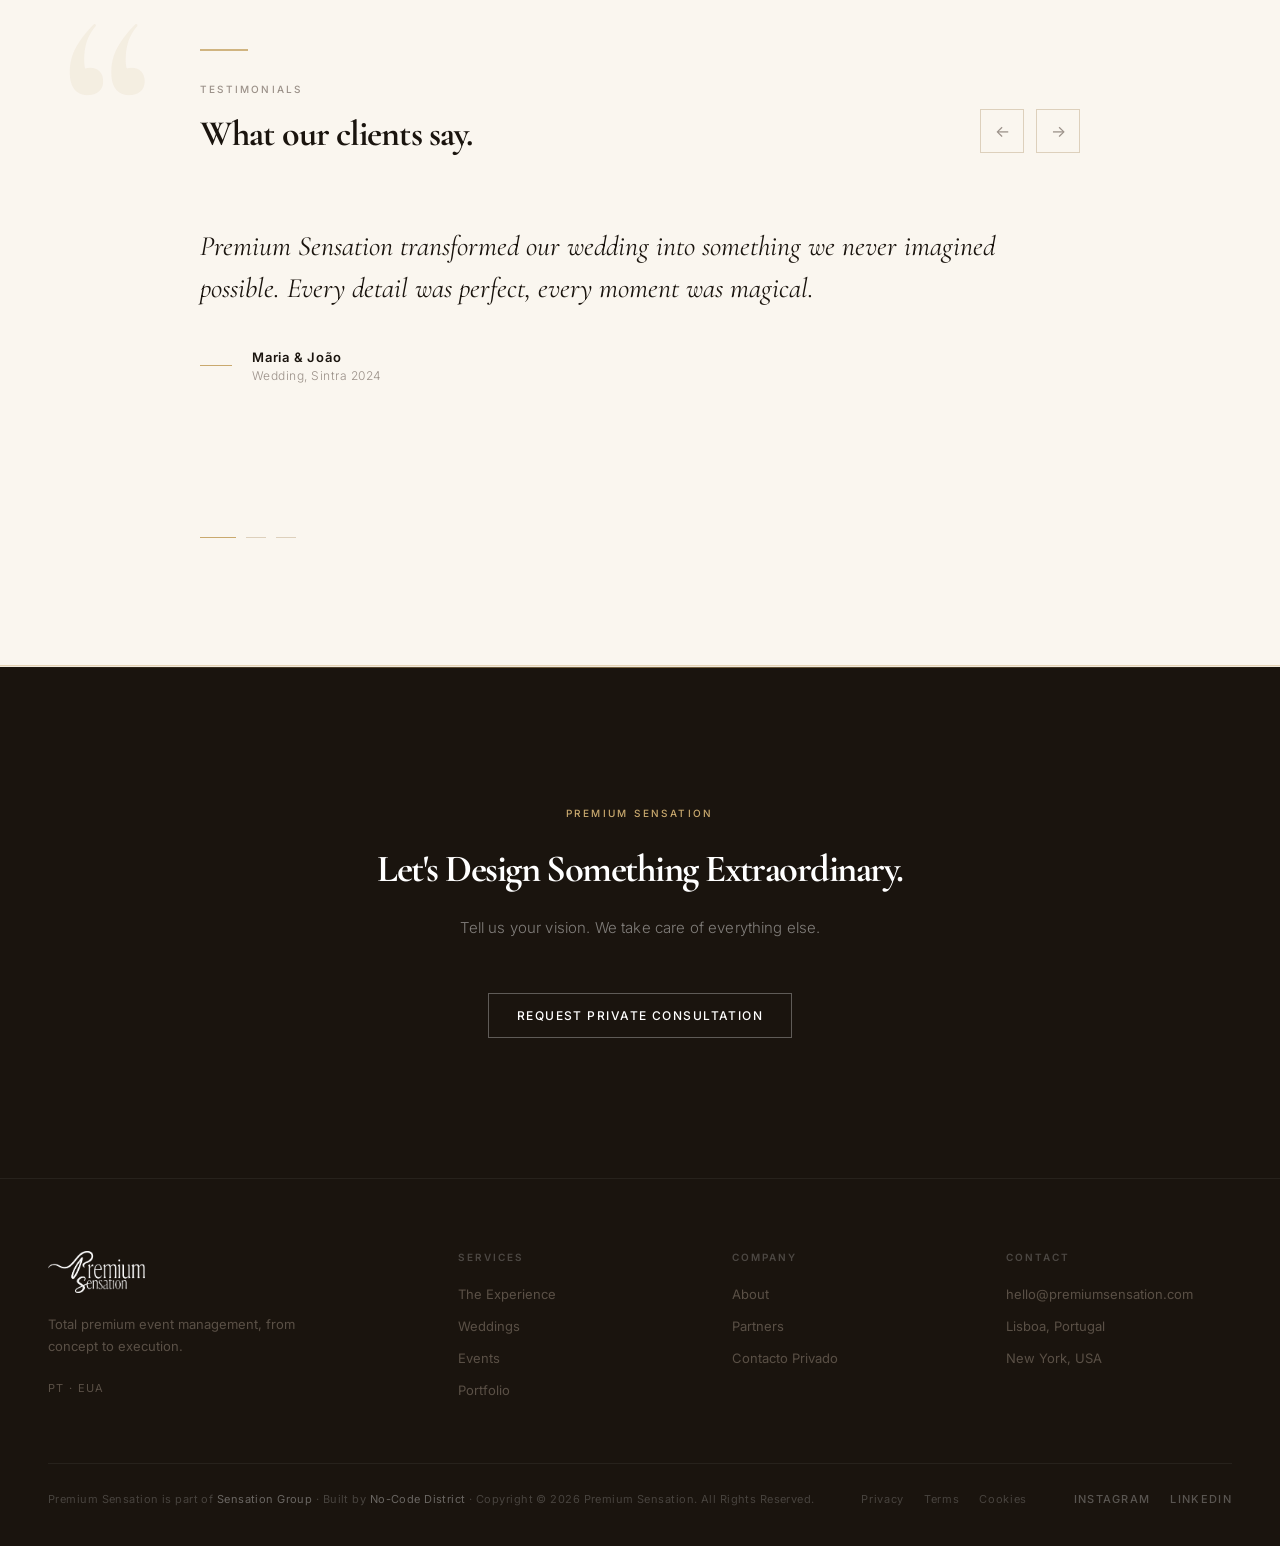
==== commit 412d77b4: "Switch to Cormorant Garamond, warm palette, and light-first luxury aesthetic - Replace Syne with Cor" ====
--- a/index.html
+++ b/index.html
@@ -39,7 +39,7 @@
   <!-- Fonts -->
   <link rel="preconnect" href="https://fonts.googleapis.com">
   <link rel="preconnect" href="https://fonts.gstatic.com" crossorigin>
-  <link href="https://fonts.googleapis.com/css2?family=Syne:wght@400;700;800&family=Inter:wght@300;400;500;600&display=swap" rel="stylesheet">
+  <link href="https://fonts.googleapis.com/css2?family=Cormorant+Garamond:ital,wght@0,300;0,400;0,600;0,700;1,400;1,600&family=Inter:wght@300;400;500;600&display=swap" rel="stylesheet">
   <!-- CSS -->
   <link rel="stylesheet" href="assets/css/base.css">
   <link rel="stylesheet" href="assets/css/nav.css">
@@ -118,9 +118,9 @@
     }
 
     .hero-title {
-      font-family: 'Syne', sans-serif;
+      font-family: 'Cormorant Garamond', serif;
       font-size: clamp(32px, 4.8vw, 72px);
-      font-weight: 800;
+      font-weight: 700;
       color: var(--white);
       line-height: 0.97;
       letter-spacing: -0.03em;
@@ -226,7 +226,7 @@
     }
 
     .section-headline {
-      font-family: 'Syne', sans-serif;
+      font-family: 'Cormorant Garamond', serif;
       font-size: clamp(24px, 2.8vw, 42px);
       font-weight: 700;
       line-height: 1.04;
@@ -262,7 +262,7 @@
     }
 
     .experience-quote {
-      font-family: 'Syne', sans-serif;
+      font-family: 'Cormorant Garamond', serif;
       font-size: clamp(22px, 2.6vw, 38px);
       font-weight: 700;
       line-height: 1.08;
@@ -330,7 +330,7 @@
     }
 
     .service-row-name {
-      font-family: 'Syne', sans-serif;
+      font-family: 'Cormorant Garamond', serif;
       font-size: 18px;
       font-weight: 700;
       color: var(--black);
@@ -387,9 +387,9 @@
     }
 
     .client-card-num {
-      font-family: 'Syne', sans-serif;
+      font-family: 'Cormorant Garamond', serif;
       font-size: 48px;
-      font-weight: 800;
+      font-weight: 700;
       color: var(--gray-100);
       line-height: 1;
       margin-bottom: 24px;
@@ -402,7 +402,7 @@
     }
 
     .client-card-name {
-      font-family: 'Syne', sans-serif;
+      font-family: 'Cormorant Garamond', serif;
       font-size: 19px;
       font-weight: 700;
       color: var(--black);
@@ -481,7 +481,7 @@
     }
 
     .process-step-num {
-      font-family: 'Syne', sans-serif;
+      font-family: 'Cormorant Garamond', serif;
       font-size: 11px;
       font-weight: 700;
       letter-spacing: 0.14em;
@@ -491,7 +491,7 @@
     }
 
     .process-step-name {
-      font-family: 'Syne', sans-serif;
+      font-family: 'Cormorant Garamond', serif;
       font-size: 15px;
       font-weight: 700;
       color: var(--black);
@@ -567,7 +567,7 @@
     }
 
     .diff-name {
-      font-family: 'Syne', sans-serif;
+      font-family: 'Cormorant Garamond', serif;
       font-size: 17px;
       font-weight: 700;
       color: var(--black);
@@ -616,9 +616,9 @@
       position: absolute;
       top: 60px;
       left: 64px;
-      font-family: 'Syne', sans-serif;
+      font-family: 'Cormorant Garamond', serif;
       font-size: 240px;
-      font-weight: 800;
+      font-weight: 700;
       color: rgba(201,169,110,0.10);
       line-height: 1;
       pointer-events: none;
@@ -686,7 +686,7 @@
     }
 
     .testimonial-quote {
-      font-family: 'Syne', sans-serif;
+      font-family: 'Cormorant Garamond', serif;
       font-size: clamp(20px, 2.4vw, 28px);
       font-weight: 400;
       line-height: 1.5;
@@ -804,9 +804,9 @@
     }
 
     .final-cta-title {
-      font-family: 'Syne', sans-serif;
+      font-family: 'Cormorant Garamond', serif;
       font-size: clamp(24px, 3vw, 44px);
-      font-weight: 800;
+      font-weight: 700;
       color: var(--white);
       line-height: 0.98;
       letter-spacing: -0.04em;
--- a/assets/css/nav.css
+++ b/assets/css/nav.css
@@ -186,7 +186,7 @@
 }
 
 .nav-mobile-menu a {
-  font-family: 'Syne', sans-serif;
+  font-family: 'Cormorant Garamond', serif;
   font-size: clamp(28px, 6vw, 40px);
   font-weight: 700;
   color: var(--white);
--- a/assets/css/components.css
+++ b/assets/css/components.css
@@ -49,9 +49,9 @@
 }
 
 .page-hero-title {
-  font-family: 'Syne', sans-serif;
+  font-family: 'Cormorant Garamond', serif;
   font-size: clamp(22px, 3vw, 46px);
-  font-weight: 800;
+  font-weight: 700;
   color: var(--white);
   line-height: 0.95;
   letter-spacing: -0.02em;
@@ -170,7 +170,7 @@
 }
 
 .section-num {
-  font-family: 'Syne', sans-serif;
+  font-family: 'Cormorant Garamond', serif;
   font-size: 10px;
   font-weight: 700;
   letter-spacing: 0.2em;
@@ -184,7 +184,7 @@
 }
 
 .section-title {
-  font-family: 'Syne', sans-serif;
+  font-family: 'Cormorant Garamond', serif;
   font-size: clamp(24px, 3vw, 42px);
   font-weight: 700;
   line-height: 1.05;
@@ -416,7 +416,7 @@
 }
 
 .cta-card-num {
-  font-family: 'Syne', sans-serif;
+  font-family: 'Cormorant Garamond', serif;
   font-size: 10px;
   font-weight: 700;
   letter-spacing: 0.15em;
@@ -447,9 +447,9 @@
 }
 
 .cta-title {
-  font-family: 'Syne', sans-serif;
+  font-family: 'Cormorant Garamond', serif;
   font-size: clamp(24px, 2.8vw, 44px);
-  font-weight: 800;
+  font-weight: 700;
   line-height: 1.05;
   letter-spacing: -0.03em;
   margin-bottom: 20px;
@@ -680,7 +680,7 @@
 }
 
 .portfolio-editorial-title {
-  font-family: 'Syne', sans-serif;
+  font-family: 'Cormorant Garamond', serif;
   font-size: clamp(20px, 2.5vw, 28px);
   font-weight: 700;
   color: var(--white);
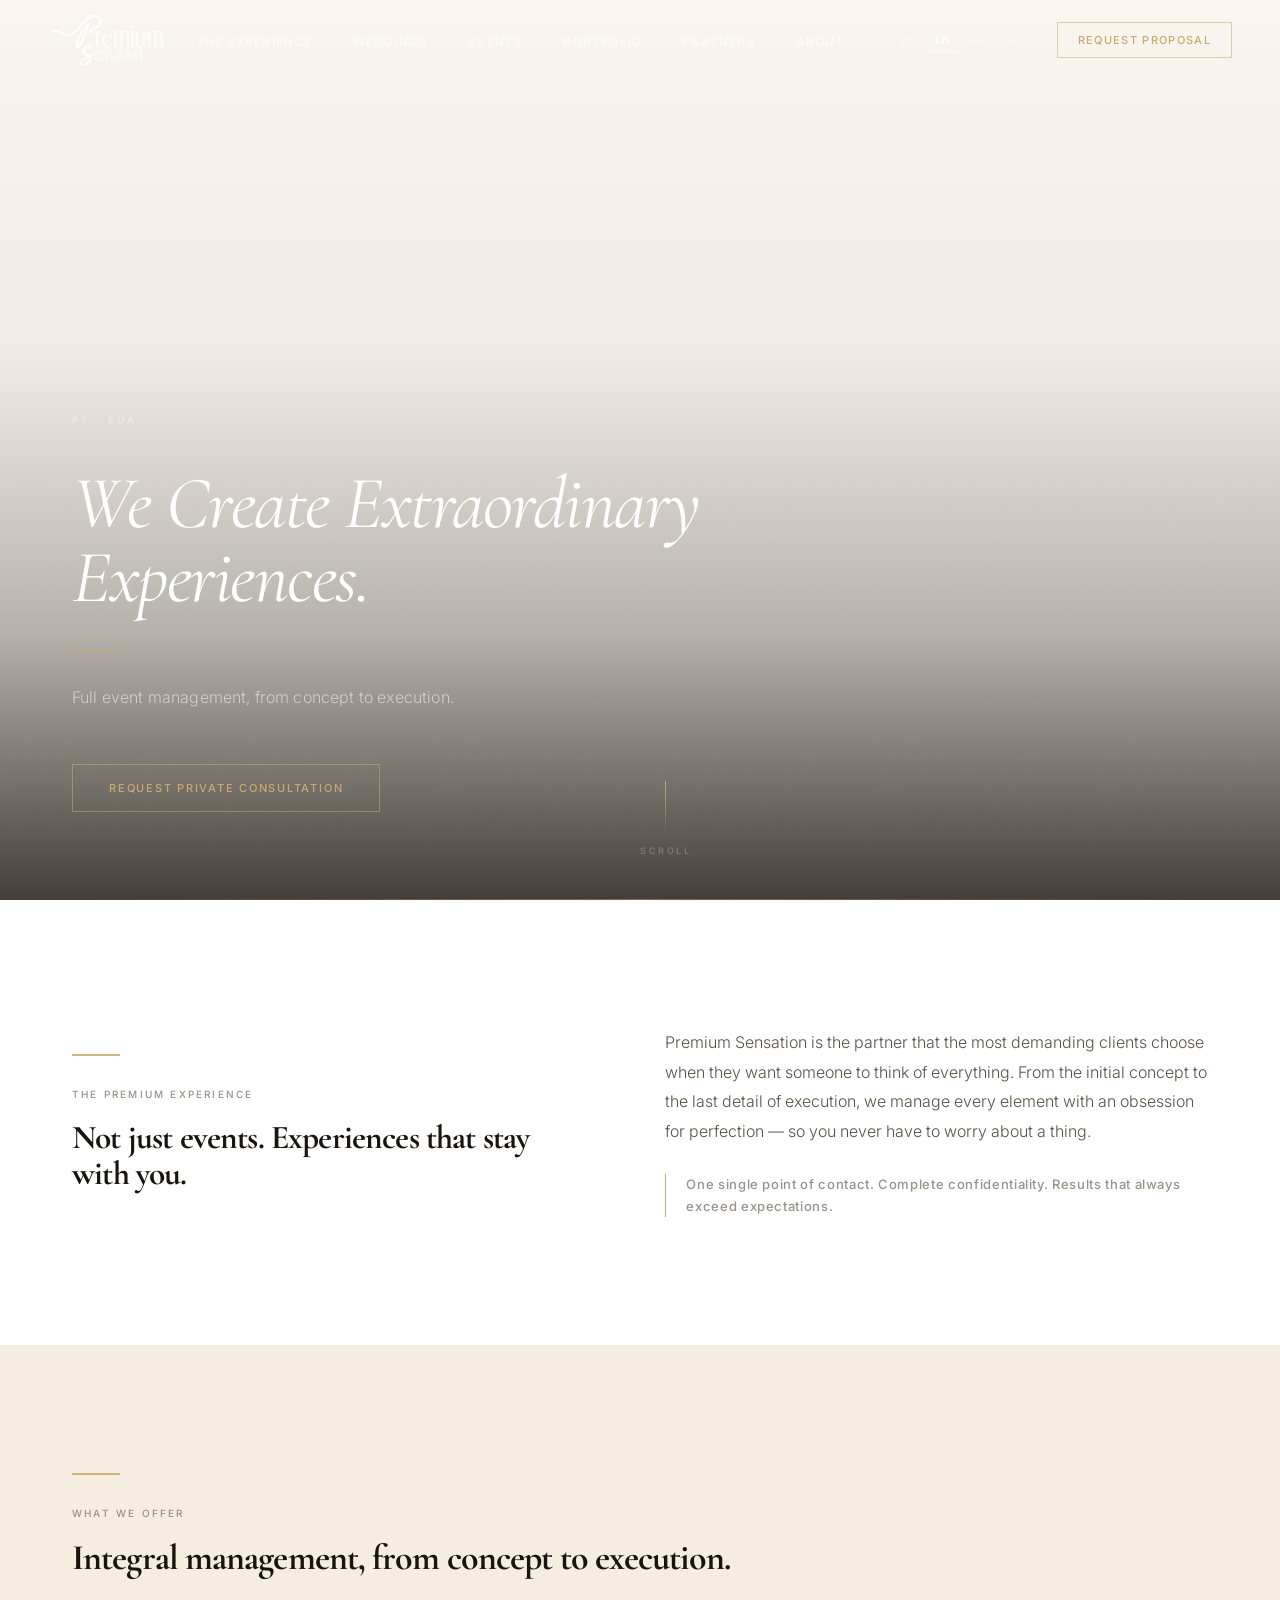
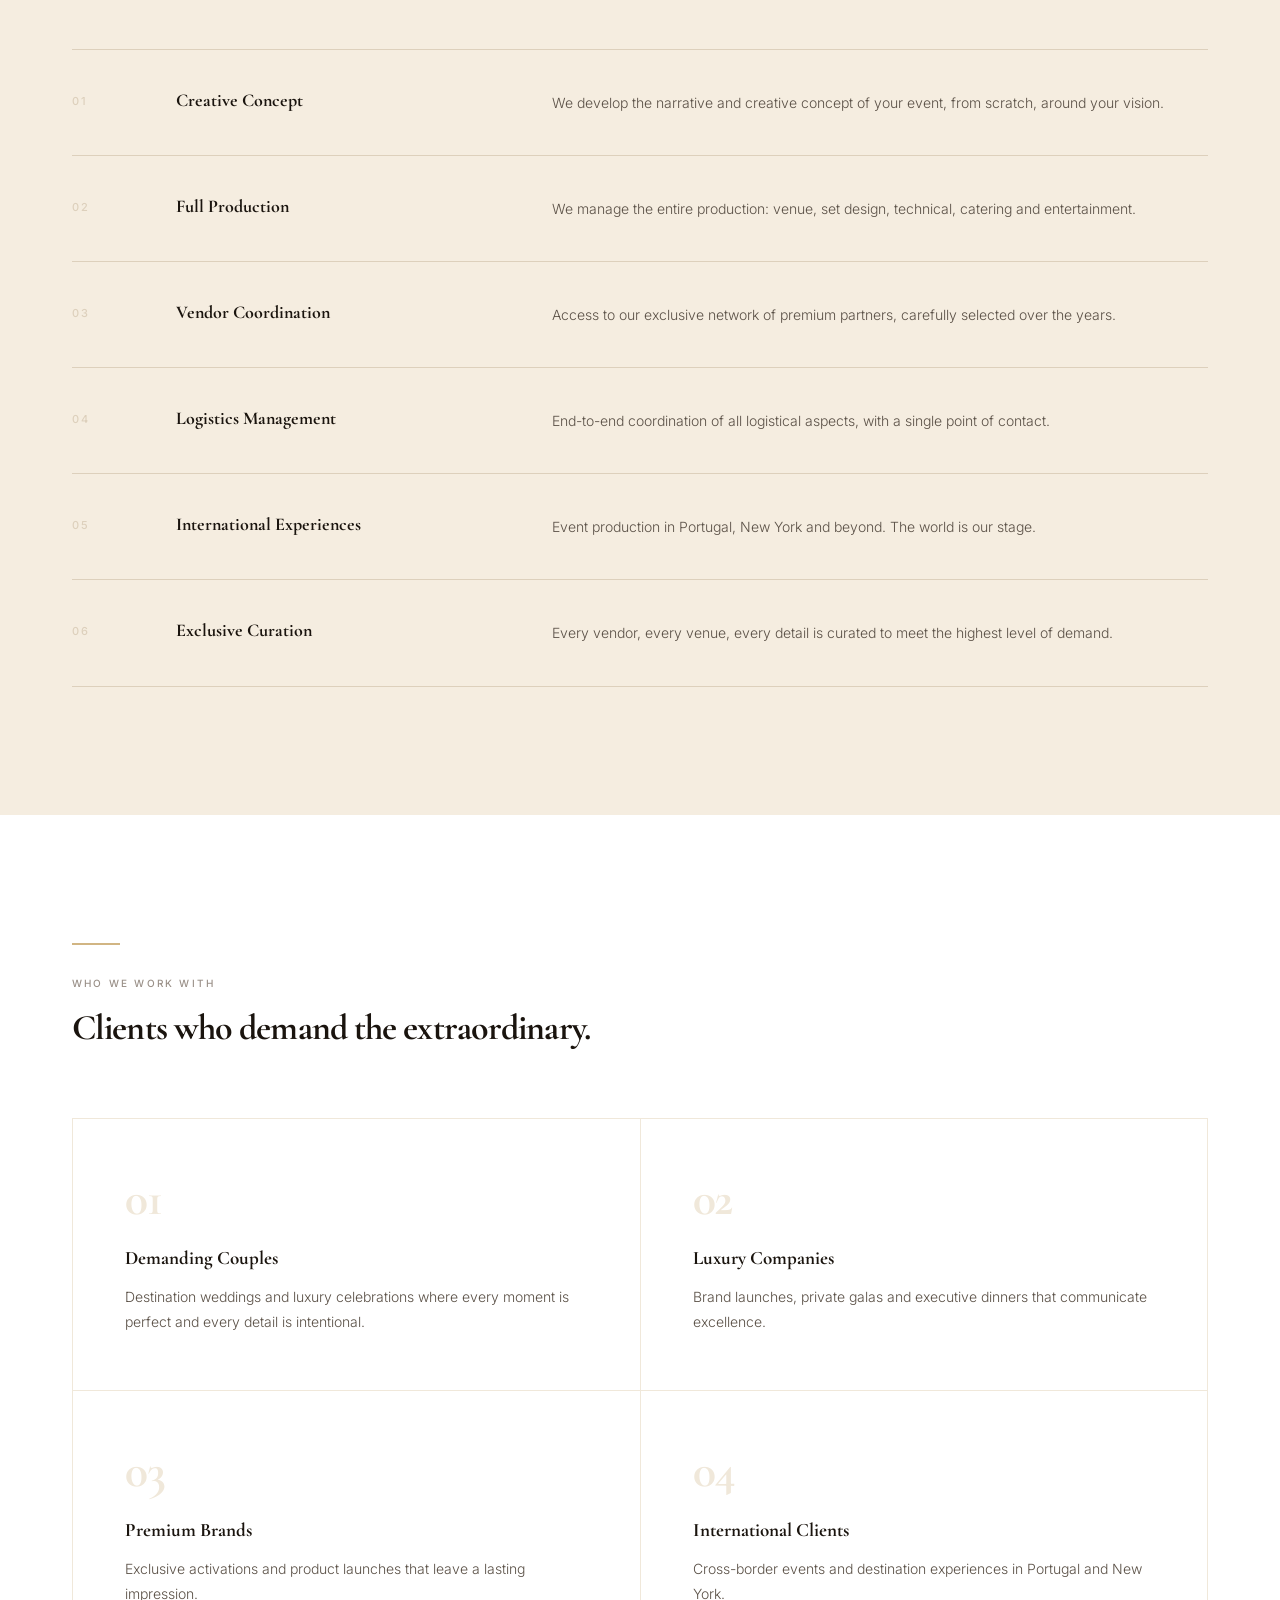
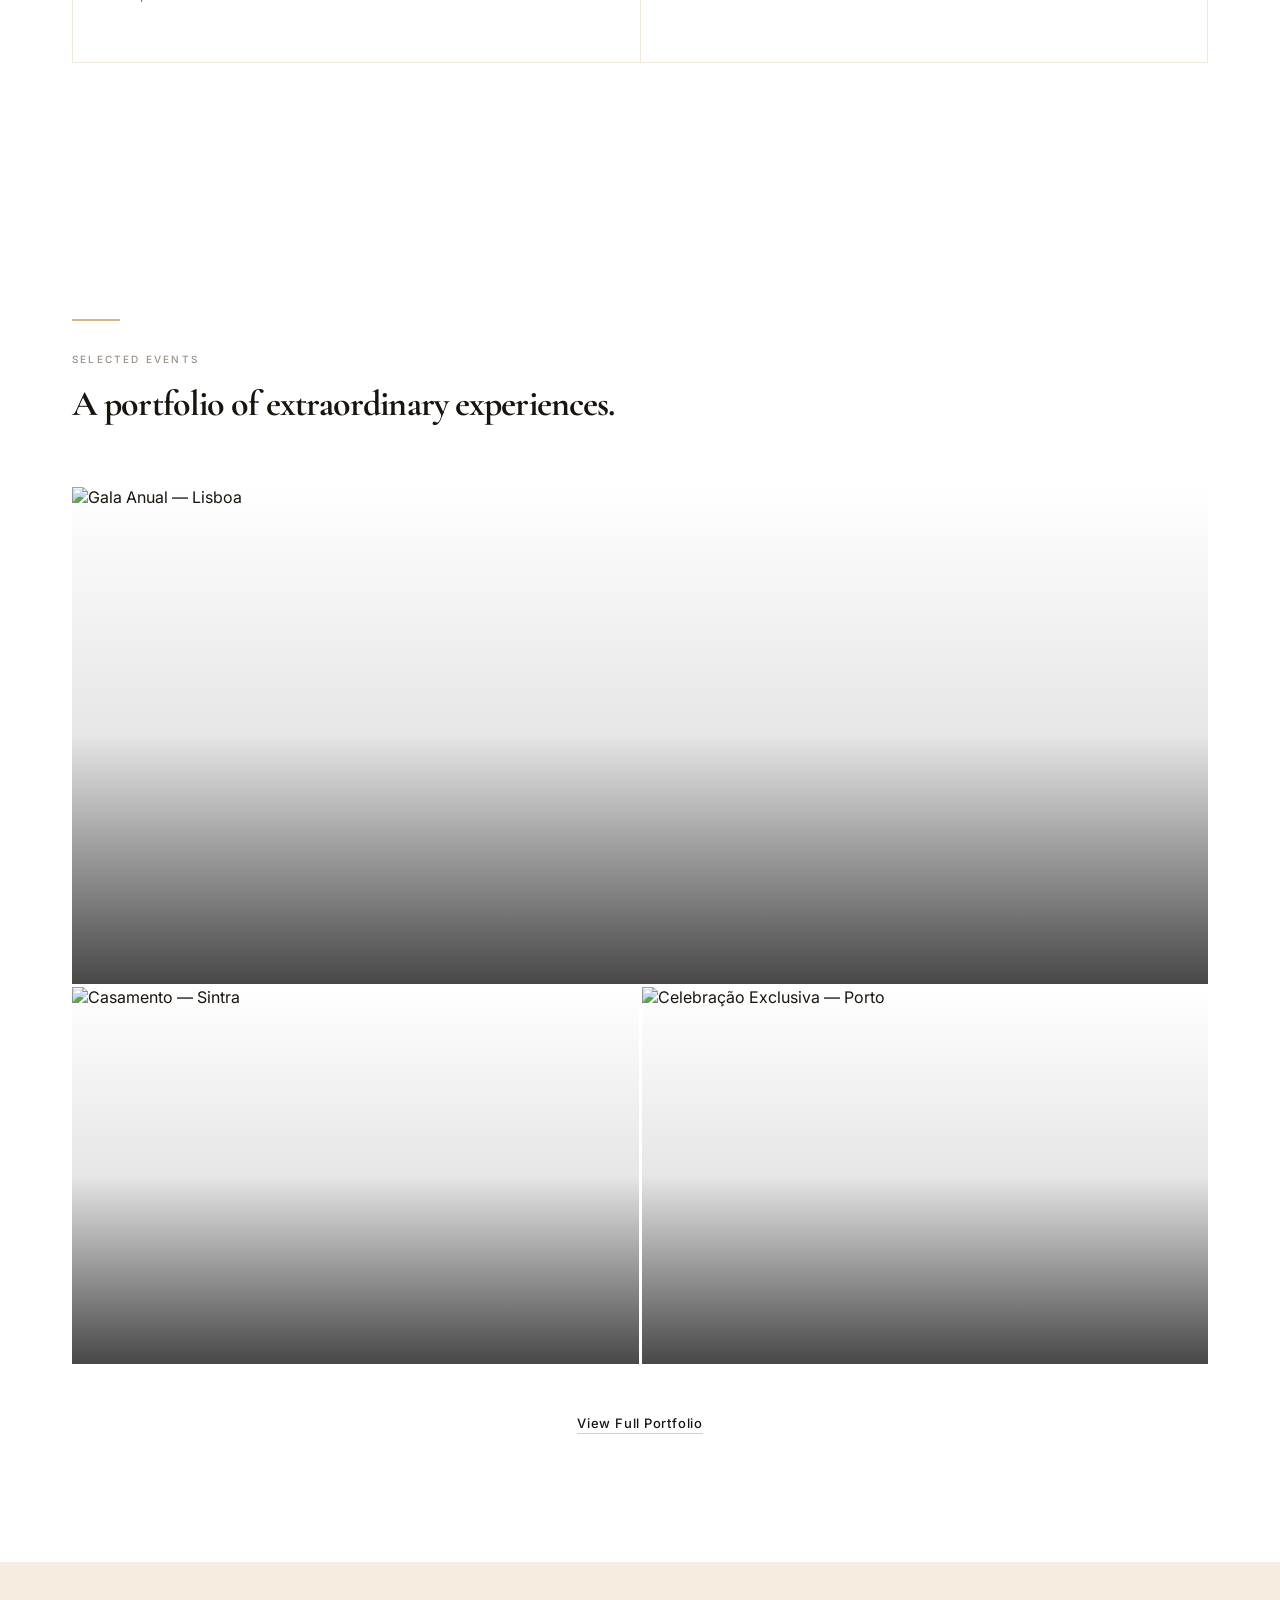
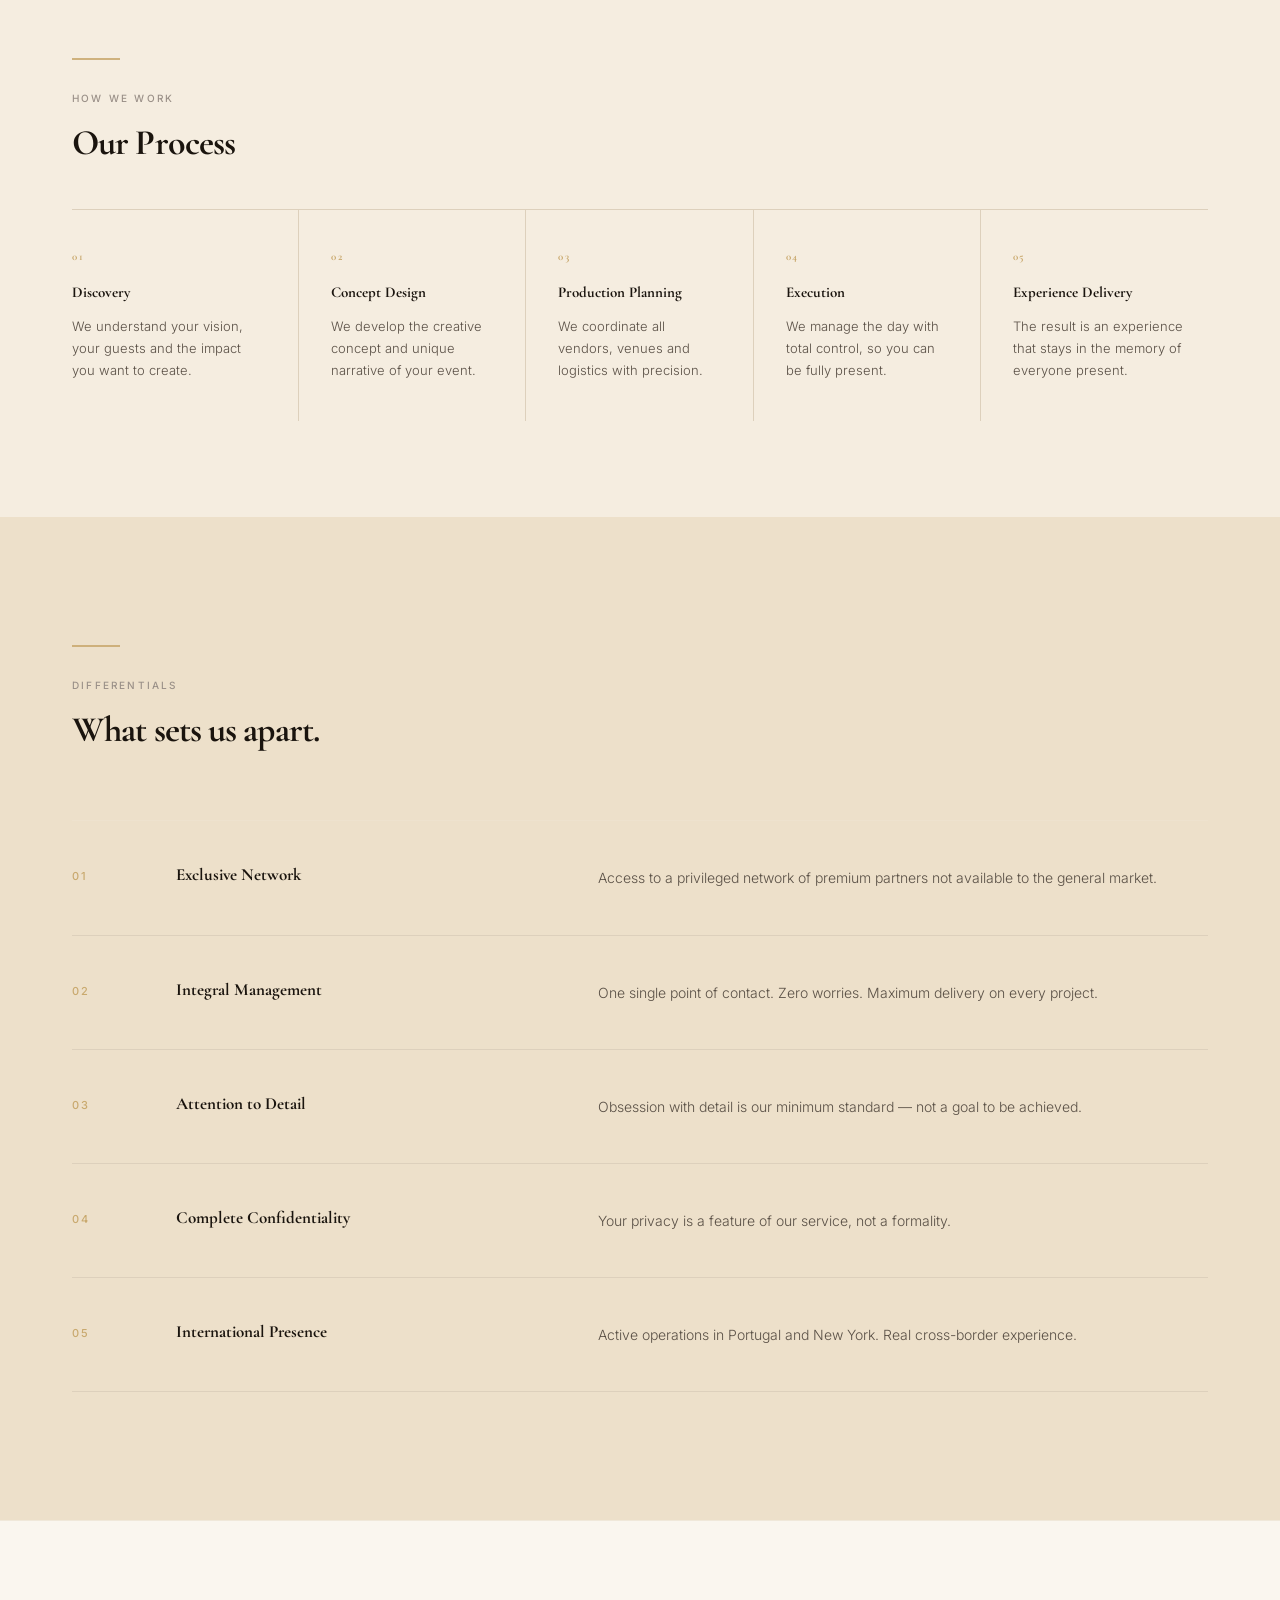
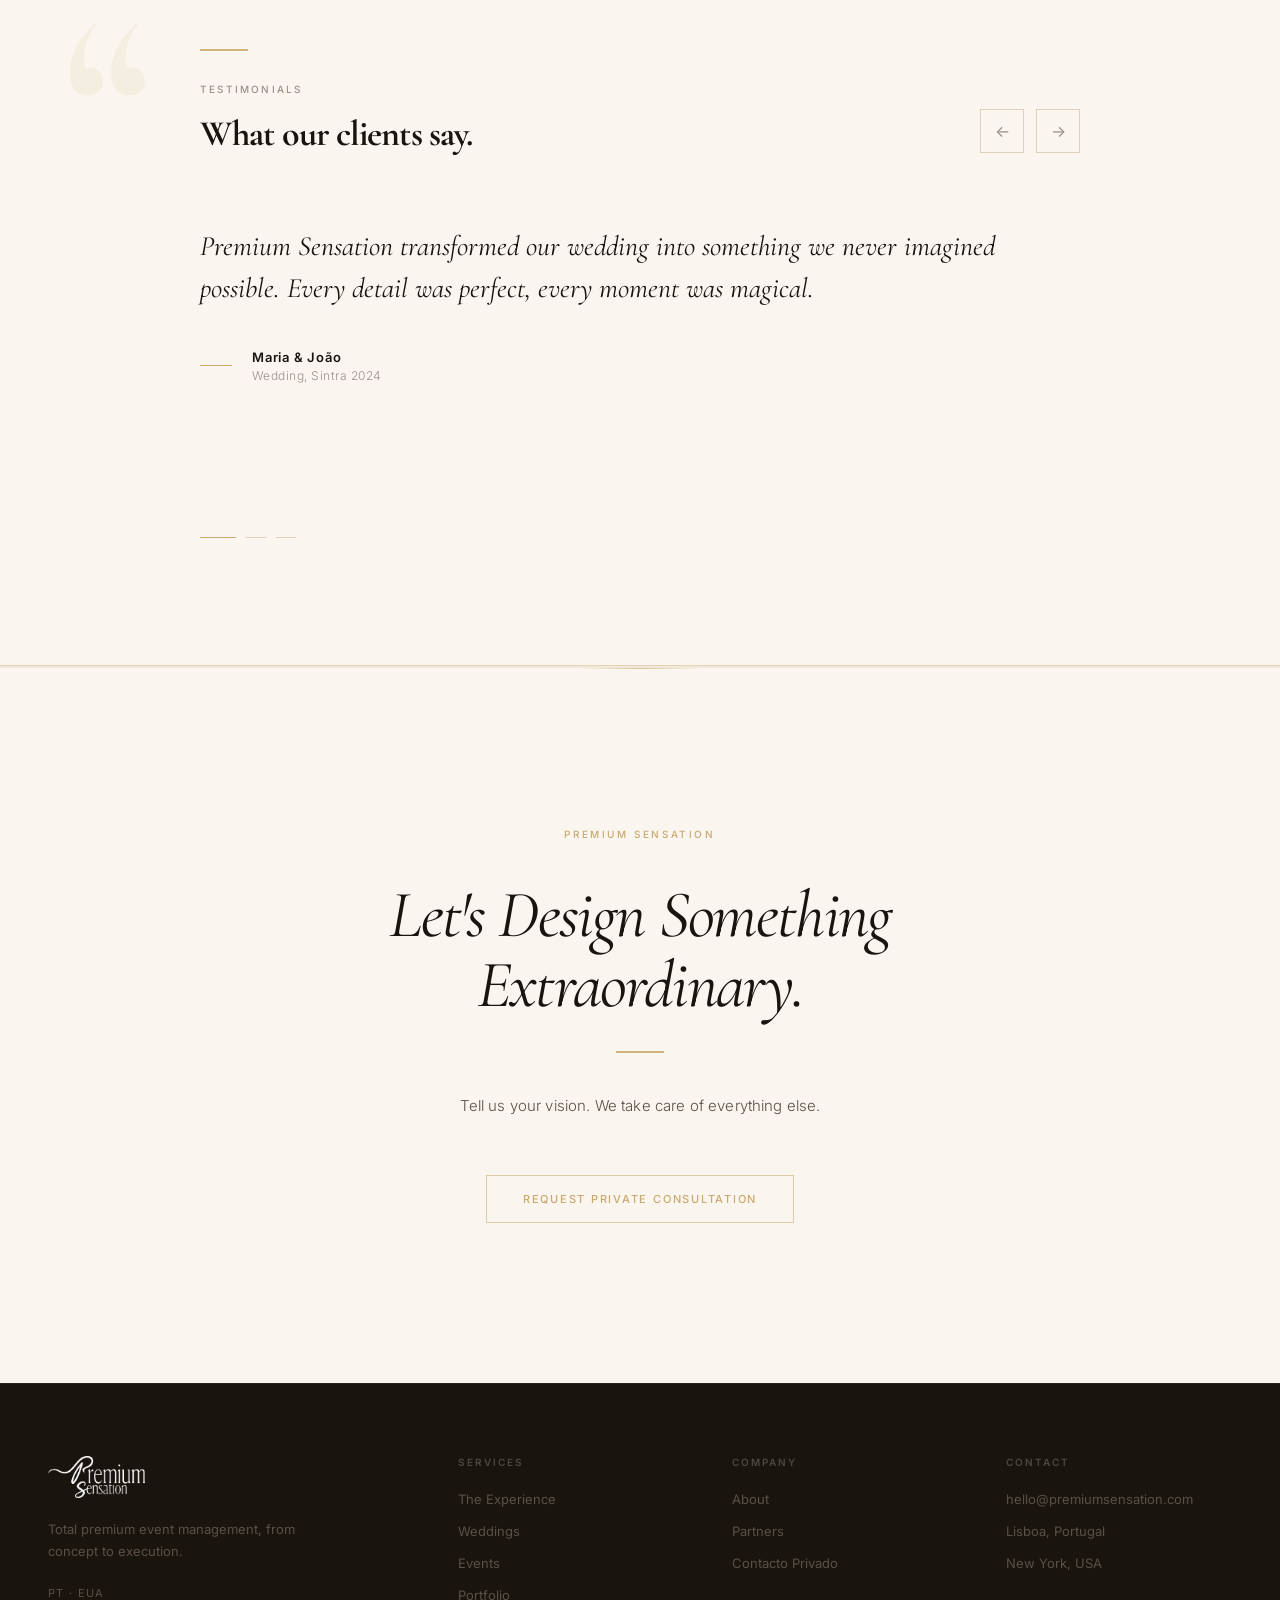
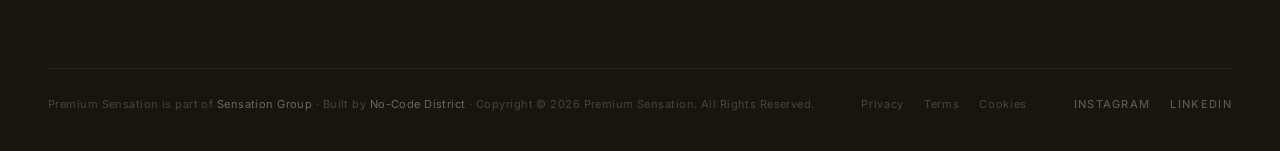
==== commit 893f066c: "Full luxury uplift — light-first aesthetic, editorial typography, gold buttons Hero: - Image opacity" ====
--- a/index.html
+++ b/index.html
@@ -53,10 +53,10 @@
       position: relative;
       min-height: 100svh;
       display: flex;
-      align-items: center;
-      justify-content: center;
+      align-items: flex-end;
+      justify-content: flex-start;
       overflow: hidden;
-      background: var(--black);
+      background: var(--ivory);
     }
 
     #hero-bg {
@@ -64,25 +64,26 @@
       inset: 0;
       background-image: url('https://images.unsplash.com/photo-1519167758481-83f550bb49b3?w=1800&q=90');
       background-size: cover;
-      background-position: center;
-      transform: scale(1.06);
-      transition: transform 1.6s cubic-bezier(0.25, 0.46, 0.45, 0.94), opacity 1.4s ease;
+      background-position: center 30%;
+      transform: scale(1.05);
+      transition: transform 2s cubic-bezier(0.25, 0.46, 0.45, 0.94), opacity 1.6s ease;
       opacity: 0;
     }
 
     #hero-bg.loaded {
       transform: scale(1);
-      opacity: 0.62;
+      opacity: 0.90;
     }
 
     #hero-overlay {
       position: absolute;
       inset: 0;
       background: linear-gradient(
-        160deg,
-        rgba(10, 10, 10, 0.18) 0%,
-        rgba(10, 10, 10, 0.52) 50%,
-        rgba(10, 10, 10, 0.82) 100%
+        to top,
+        rgba(26, 20, 14, 0.82) 0%,
+        rgba(26, 20, 14, 0.30) 30%,
+        rgba(26, 20, 14, 0.05) 60%,
+        transparent 100%
       );
     }
 
@@ -102,9 +103,10 @@
     .hero-content {
       position: relative;
       z-index: 2;
-      text-align: center;
-      padding: 0 48px;
-      max-width: 860px;
+      text-align: left;
+      padding: 0 72px 88px;
+      max-width: 880px;
+      width: 100%;
     }
 
     .hero-geo {
@@ -113,37 +115,36 @@
       font-weight: 500;
       letter-spacing: 0.28em;
       text-transform: uppercase;
-      color: rgba(255, 255, 255, 0.35);
-      margin-bottom: 48px;
+      color: rgba(255, 255, 255, 0.42);
+      margin-bottom: 40px;
     }
 
     .hero-title {
       font-family: 'Cormorant Garamond', serif;
-      font-size: clamp(32px, 4.8vw, 72px);
-      font-weight: 700;
+      font-size: clamp(40px, 5.8vw, 92px);
+      font-weight: 400;
+      font-style: italic;
       color: var(--white);
-      line-height: 0.97;
-      letter-spacing: -0.03em;
+      line-height: 1.0;
+      letter-spacing: -0.02em;
       margin-bottom: 36px;
     }
 
     .hero-accent-line {
-      width: 40px;
+      width: 48px;
       height: 1px;
       background: var(--accent);
-      margin: 0 auto 32px;
+      margin: 0 0 32px;
     }
 
     .hero-subtitle {
       font-family: 'Inter', sans-serif;
-      font-size: clamp(14px, 1.4vw, 17px);
+      font-size: clamp(13px, 1.3vw, 16px);
       font-weight: 300;
       color: rgba(255, 255, 255, 0.55);
-      line-height: 1.75;
+      line-height: 1.80;
       margin-bottom: 52px;
-      max-width: 460px;
-      margin-left: auto;
-      margin-right: auto;
+      max-width: 420px;
       letter-spacing: 0.01em;
     }
 
@@ -180,13 +181,17 @@
       50% { opacity: 1; transform: scaleY(1); transform-origin: top; }
     }
 
+    @media (max-width: 1024px) {
+      .hero-content { padding: 0 48px 72px; }
+    }
+
     @media (max-width: 768px) {
-      .hero-content { padding: 0 32px; }
-      .hero-title { letter-spacing: -0.02em; }
+      .hero-content { padding: 0 32px 64px; }
+      .hero-title { letter-spacing: -0.015em; }
     }
 
     @media (max-width: 480px) {
-      .hero-content { padding: 0 24px; }
+      .hero-content { padding: 0 24px 56px; }
       .hero-scroll { display: none; }
     }
 
@@ -774,65 +779,73 @@
 
     /* ── FINAL CTA ───────────────────────────────────────── */
     .final-cta {
-      background: var(--black);
-      padding: 140px 72px;
+      background: var(--ivory);
+      padding: 160px 72px;
       text-align: center;
       position: relative;
-      overflow: hidden;
+      border-top: 1px solid var(--gray-100);
     }
 
     .final-cta::before {
       content: '';
       position: absolute;
       top: 0;
-      left: 0;
-      right: 0;
+      left: 50%;
+      transform: translateX(-50%);
+      width: 120px;
       height: 1px;
       background: linear-gradient(to right, transparent, var(--accent), transparent);
-      opacity: 0.55;
+      opacity: 0.7;
     }
 
     .final-cta-eyebrow {
       font-family: 'Inter', sans-serif;
       font-size: 10px;
       font-weight: 500;
-      letter-spacing: 0.24em;
+      letter-spacing: 0.26em;
       text-transform: uppercase;
       color: var(--accent);
-      margin-bottom: 32px;
+      margin-bottom: 40px;
       display: block;
     }
 
     .final-cta-title {
       font-family: 'Cormorant Garamond', serif;
-      font-size: clamp(24px, 3vw, 44px);
-      font-weight: 700;
-      color: var(--white);
-      line-height: 0.98;
-      letter-spacing: -0.04em;
-      margin-bottom: 28px;
+      font-size: clamp(38px, 5.2vw, 82px);
+      font-weight: 400;
+      font-style: italic;
+      color: var(--black);
+      line-height: 1.05;
+      letter-spacing: -0.025em;
+      margin-bottom: 32px;
+      max-width: 760px;
+      margin-left: auto;
+      margin-right: auto;
     }
 
     .final-cta-subtitle {
       font-family: 'Inter', sans-serif;
       font-size: 15px;
       font-weight: 300;
-      color: rgba(255,255,255,0.45);
-      margin-bottom: 52px;
-      line-height: 1.65;
+      color: var(--gray-600);
+      margin-bottom: 56px;
+      line-height: 1.70;
       letter-spacing: 0.01em;
+      max-width: 380px;
+      margin-left: auto;
+      margin-right: auto;
     }
 
     @media (max-width: 1024px) {
-      .final-cta { padding: 112px 48px; }
+      .final-cta { padding: 120px 48px; }
     }
 
     @media (max-width: 768px) {
-      .final-cta { padding: 88px 28px; }
+      .final-cta { padding: 96px 28px; }
     }
 
     @media (max-width: 480px) {
-      .final-cta { padding: 72px 20px; }
+      .final-cta { padding: 80px 20px; }
     }
 
     /* ── CUSTOM CURSOR ──────────────────────────────────────── */
@@ -1055,7 +1068,7 @@
     <h1 class="hero-title" data-i18n="hero.headline">Criamos Experiências Extraordinárias.</h1>
     <div class="hero-accent-line"></div>
     <p class="hero-subtitle" data-i18n="hero.subheadline">Organização e produção de eventos premium, do conceito à execução.</p>
-    <a href="contacto.html" class="btn btn--outline-white" data-i18n="hero.cta">Solicitar Proposta Privada</a>
+    <a href="contacto.html" class="btn" data-i18n="hero.cta">Solicitar Proposta Privada</a>
   </div>
 
   <div class="hero-scroll" aria-hidden="true">
@@ -1368,8 +1381,9 @@
   <div class="reveal">
     <span class="final-cta-eyebrow">Premium Sensation</span>
     <h2 class="final-cta-title" data-i18n="cta.headline">Vamos Criar Algo Extraordinário.</h2>
+    <div class="accent-line" style="margin: 0 auto 40px;"></div>
     <p class="final-cta-subtitle" data-i18n="cta.subheadline">Conte-nos a sua visão. Nós tratamos de todo o resto.</p>
-    <a href="contacto.html" class="btn btn--outline-white" data-i18n="cta.btn">Solicitar Proposta Privada</a>
+    <a href="contacto.html" class="btn" data-i18n="cta.btn">Solicitar Proposta Privada</a>
   </div>
 </section>
 
--- a/assets/css/base.css
+++ b/assets/css/base.css
@@ -85,9 +85,9 @@
   font-family: 'Inter', sans-serif;
   font-size: 10px;
   font-weight: 500;
-  letter-spacing: 0.18em;
+  letter-spacing: 0.22em;
   text-transform: uppercase;
-  color: var(--gray-400);
+  color: var(--accent);
 }
 
 /* ============================================================
--- a/assets/css/components.css
+++ b/assets/css/components.css
@@ -9,8 +9,8 @@
 ============================================================ */
 .page-hero {
   position: relative;
-  padding: 160px 48px 88px;
-  background: var(--black);
+  padding: 180px 48px 100px;
+  background: var(--ivory);
   overflow: hidden;
 }
 
@@ -19,16 +19,18 @@
   inset: 0;
   background-size: cover;
   background-position: center;
-  opacity: 0.38;
+  opacity: 0.78;
+  transition: opacity 1.2s ease;
 }
 
 .page-hero-overlay {
   position: absolute;
   inset: 0;
   background: linear-gradient(
-    to bottom,
-    rgba(10, 10, 10, 0.5) 0%,
-    rgba(10, 10, 10, 0.85) 100%
+    to top,
+    rgba(26, 20, 14, 0.62) 0%,
+    rgba(26, 20, 14, 0.08) 45%,
+    transparent 72%
   );
 }
 
@@ -42,9 +44,9 @@
   font-family: 'Inter', sans-serif;
   font-size: 10px;
   font-weight: 500;
-  letter-spacing: 0.18em;
+  letter-spacing: 0.22em;
   text-transform: uppercase;
-  color: rgba(255, 255, 255, 0.4);
+  color: rgba(255, 255, 255, 0.55);
   margin-bottom: 20px;
 }
 
@@ -238,17 +240,23 @@
   align-items: center;
   gap: 10px;
   font-family: 'Inter', sans-serif;
-  font-size: 12px;
+  font-size: 11px;
   font-weight: 500;
-  letter-spacing: 0.12em;
+  letter-spacing: 0.16em;
   text-transform: uppercase;
-  padding: 14px 28px;
+  padding: 16px 36px;
   cursor: pointer;
-  transition: gap 0.2s, background 0.2s, color 0.2s, border-color 0.2s;
+  background: transparent;
+  color: var(--accent);
+  border: 1px solid rgba(201, 169, 110, 0.55);
+  transition: gap 0.25s, background 0.25s, color 0.25s, border-color 0.25s;
 }
 
 .btn:hover {
   gap: 16px;
+  background: var(--accent);
+  color: var(--black);
+  border-color: var(--accent);
 }
 
 .btn--dark {
@@ -269,7 +277,20 @@
 }
 
 .btn--outline:hover {
-  border-color: var(--black);
+  border-color: var(--accent);
+  color: var(--accent);
+}
+
+/* ── Gold solid variant ── */
+.btn--gold {
+  background: var(--accent);
+  color: var(--black);
+  border-color: var(--accent);
+}
+
+.btn--gold:hover {
+  background: var(--accent-light);
+  border-color: var(--accent-light);
 }
 
 .btn--outline-white {
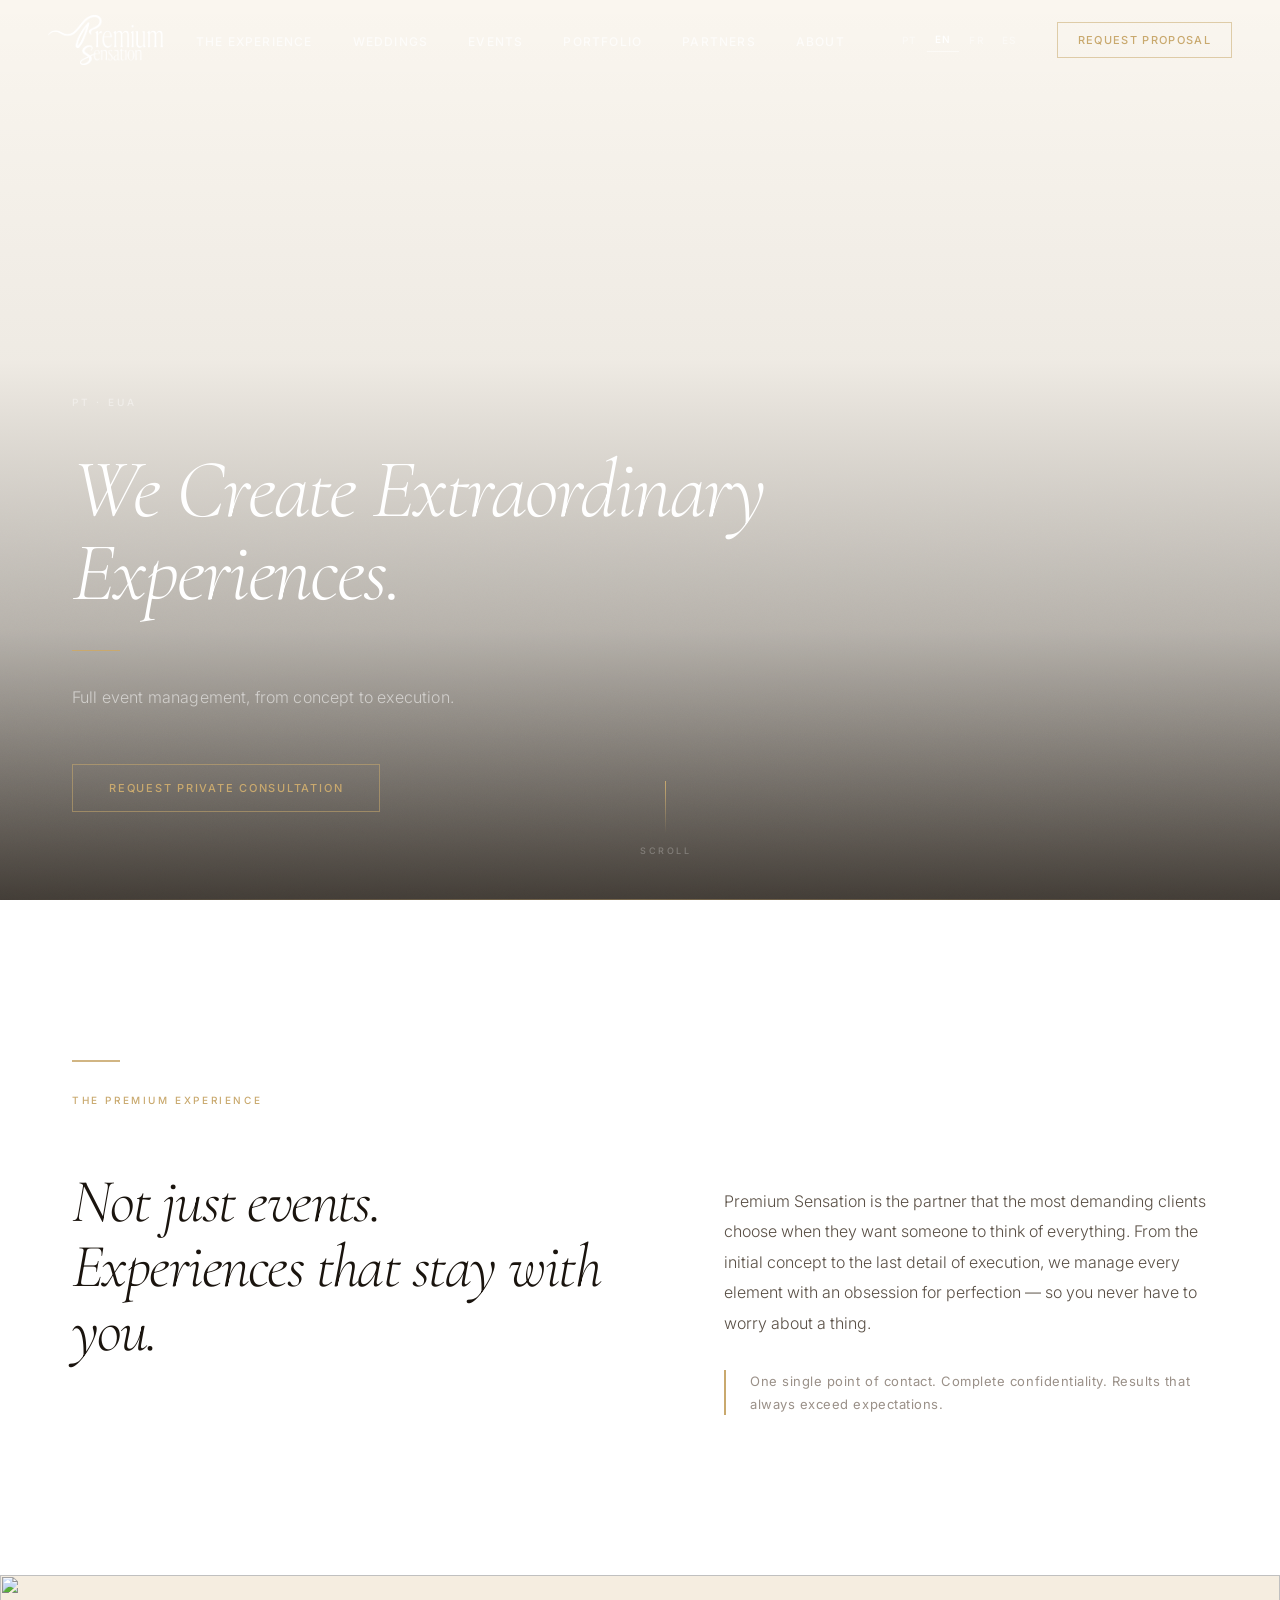
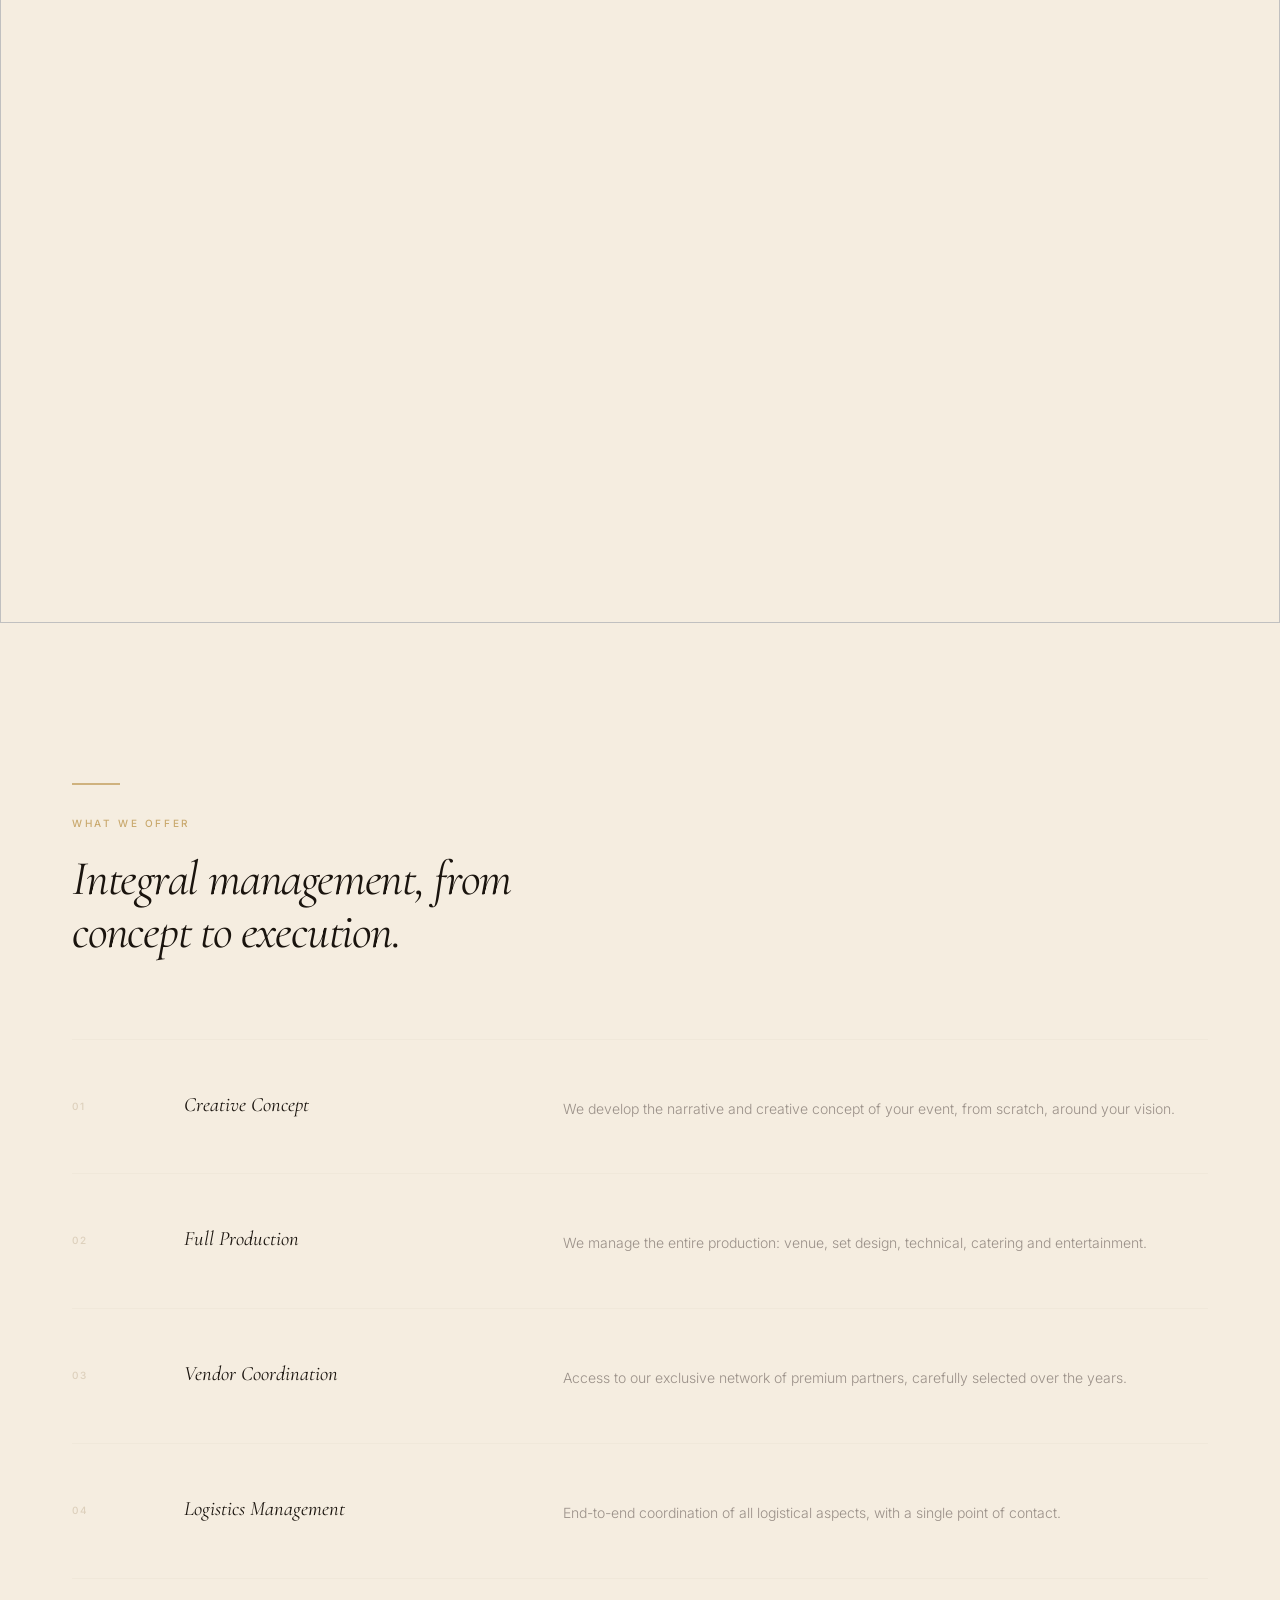
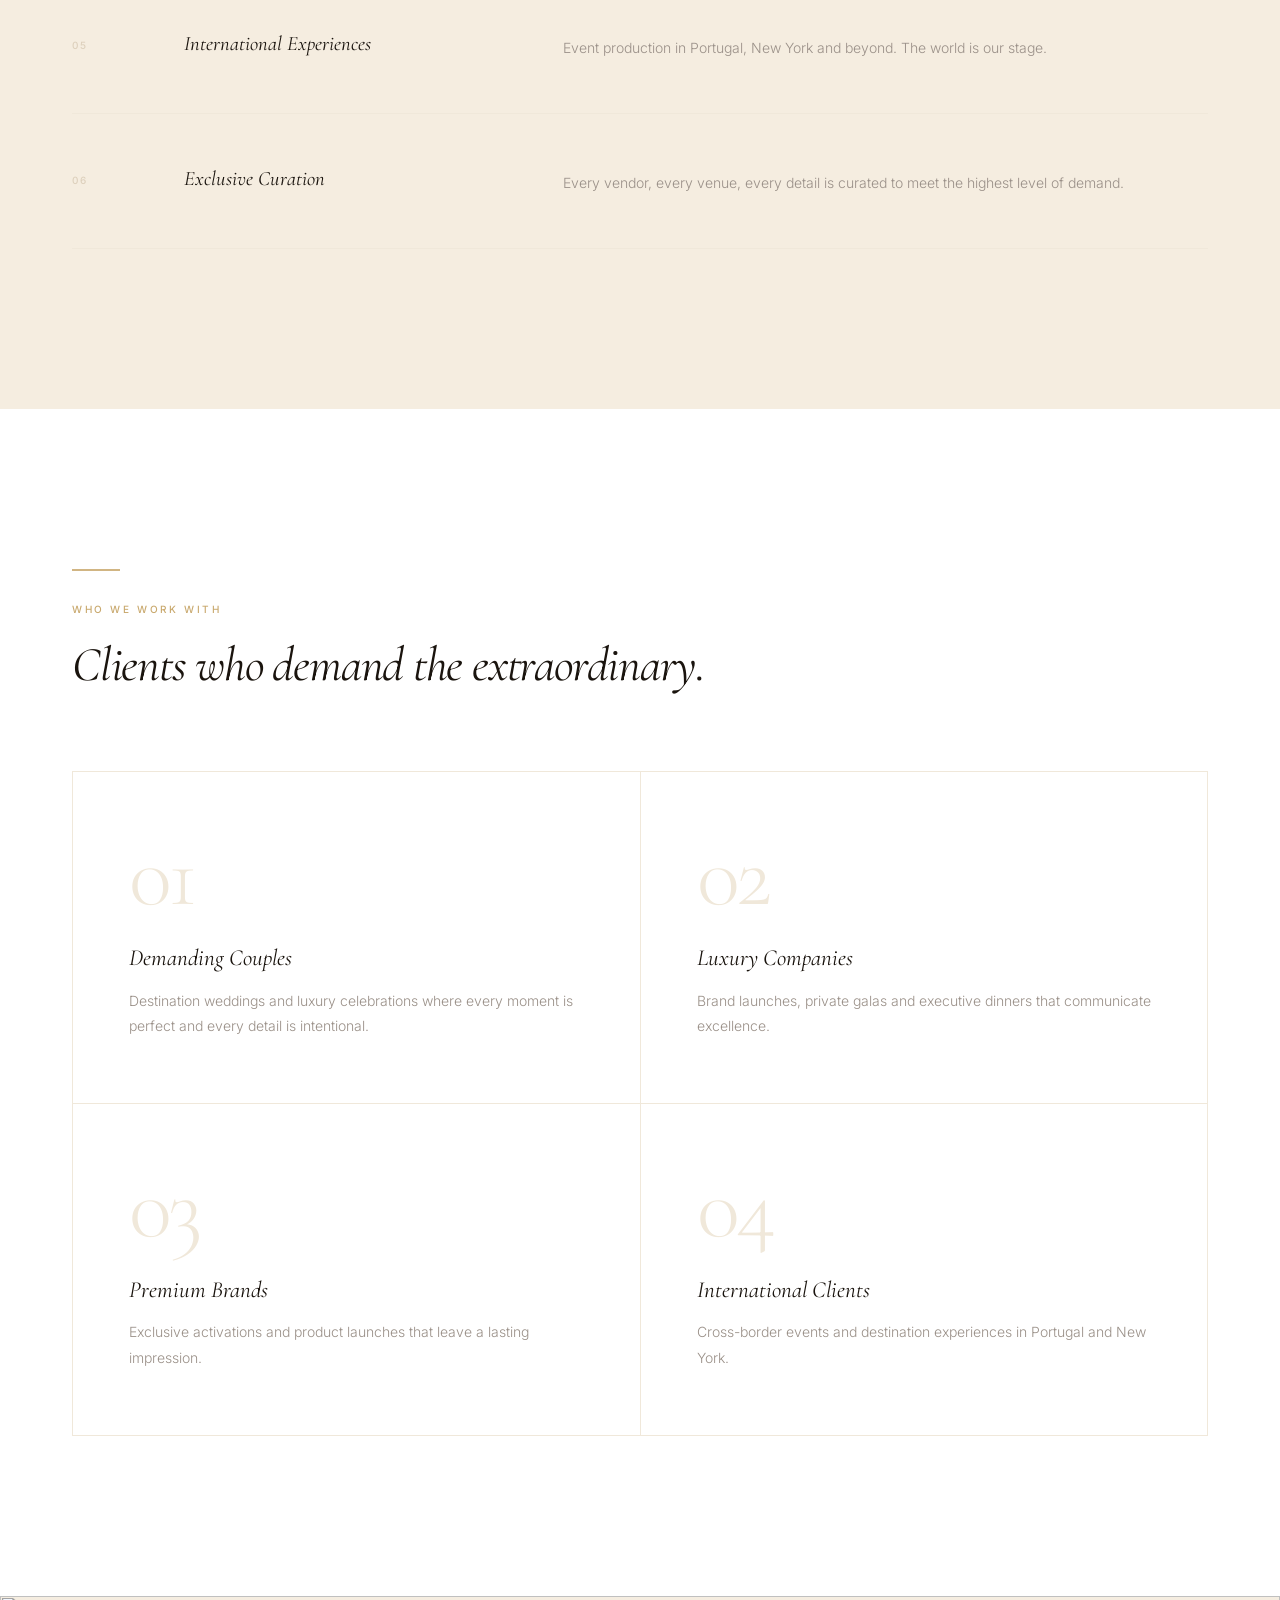
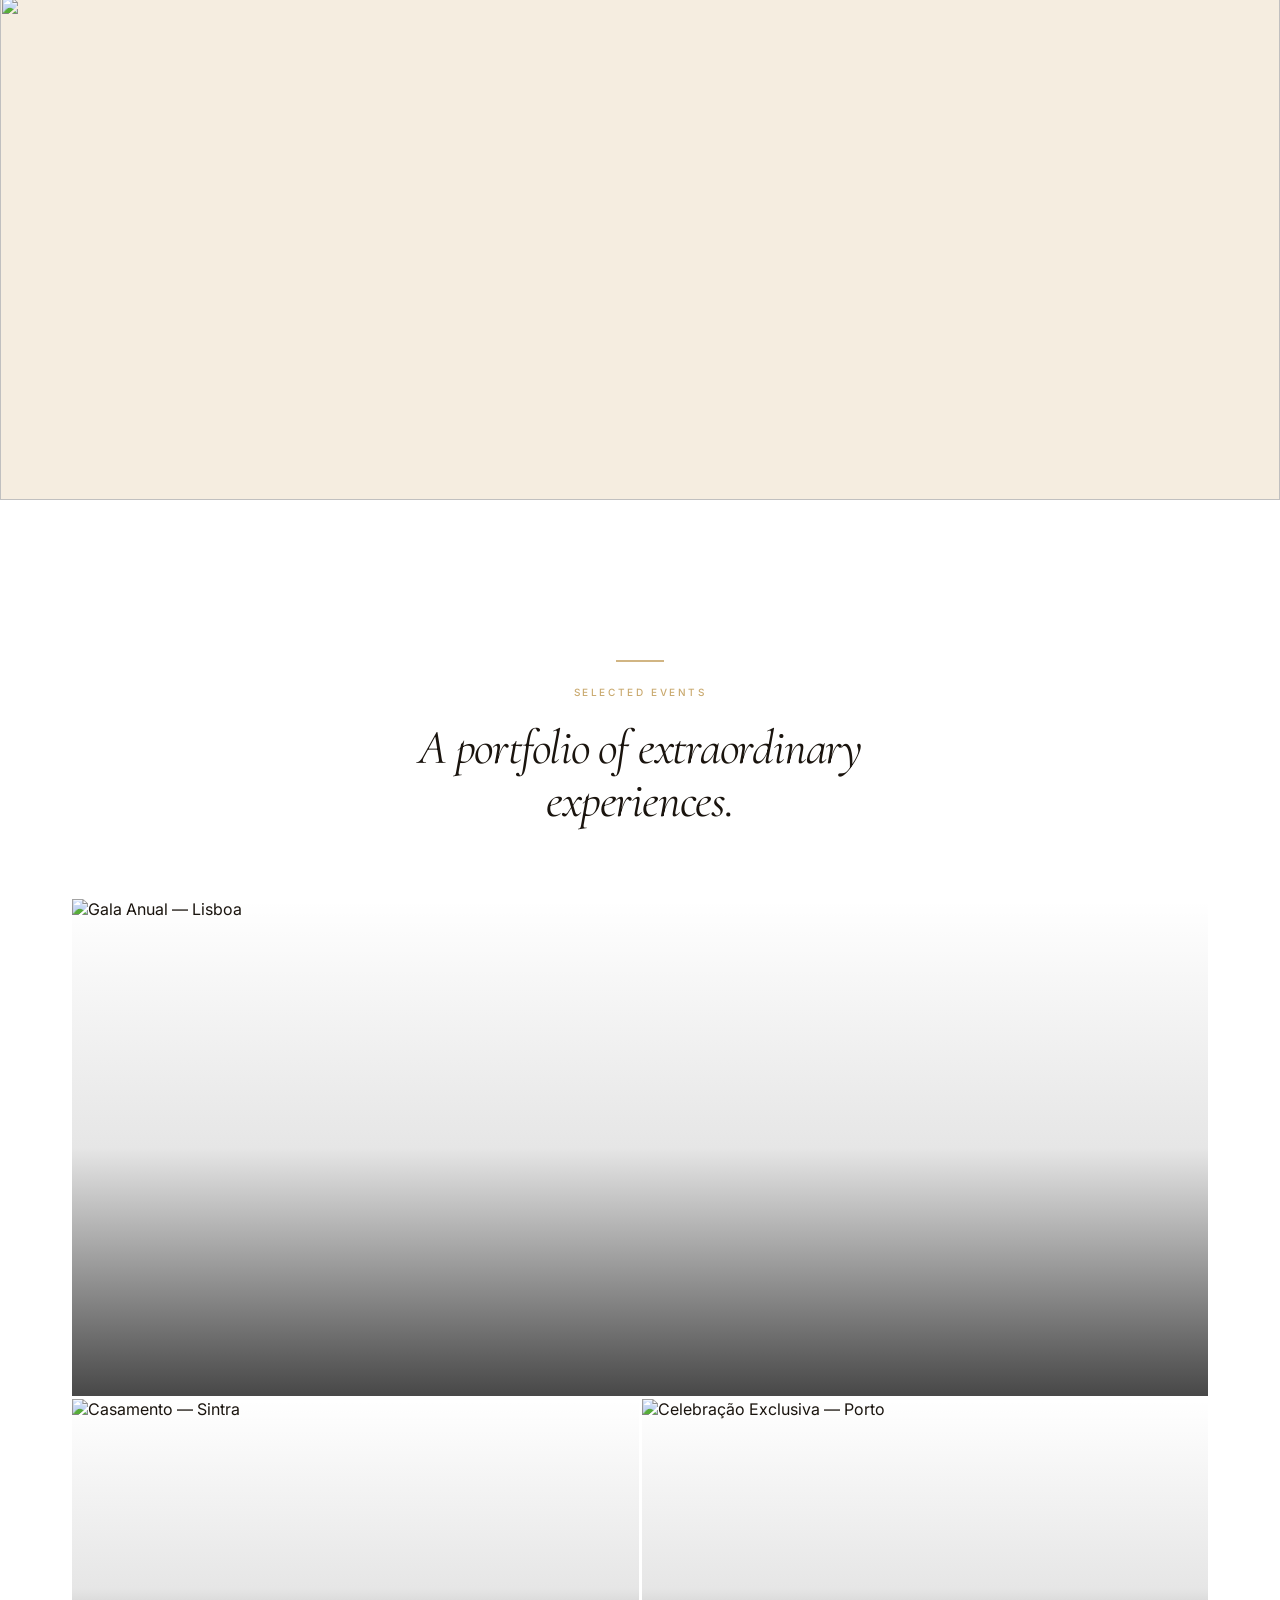
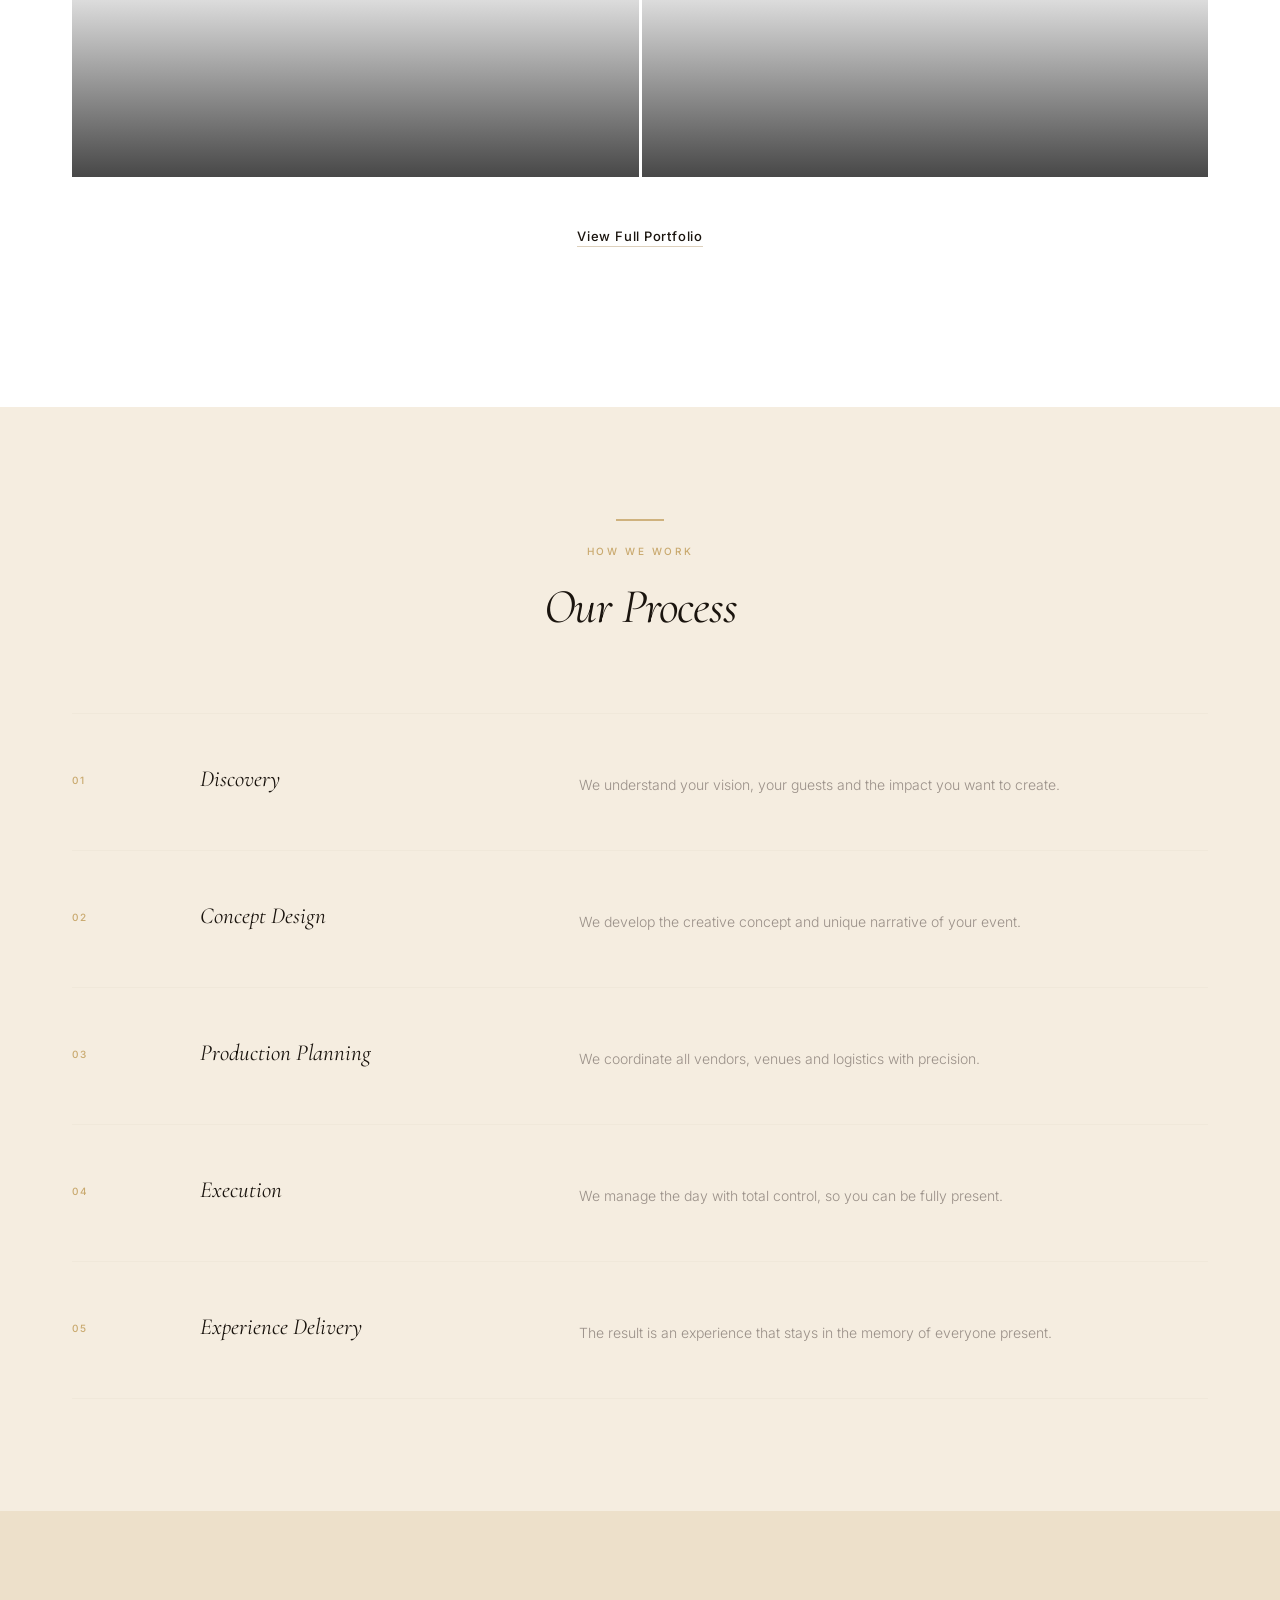
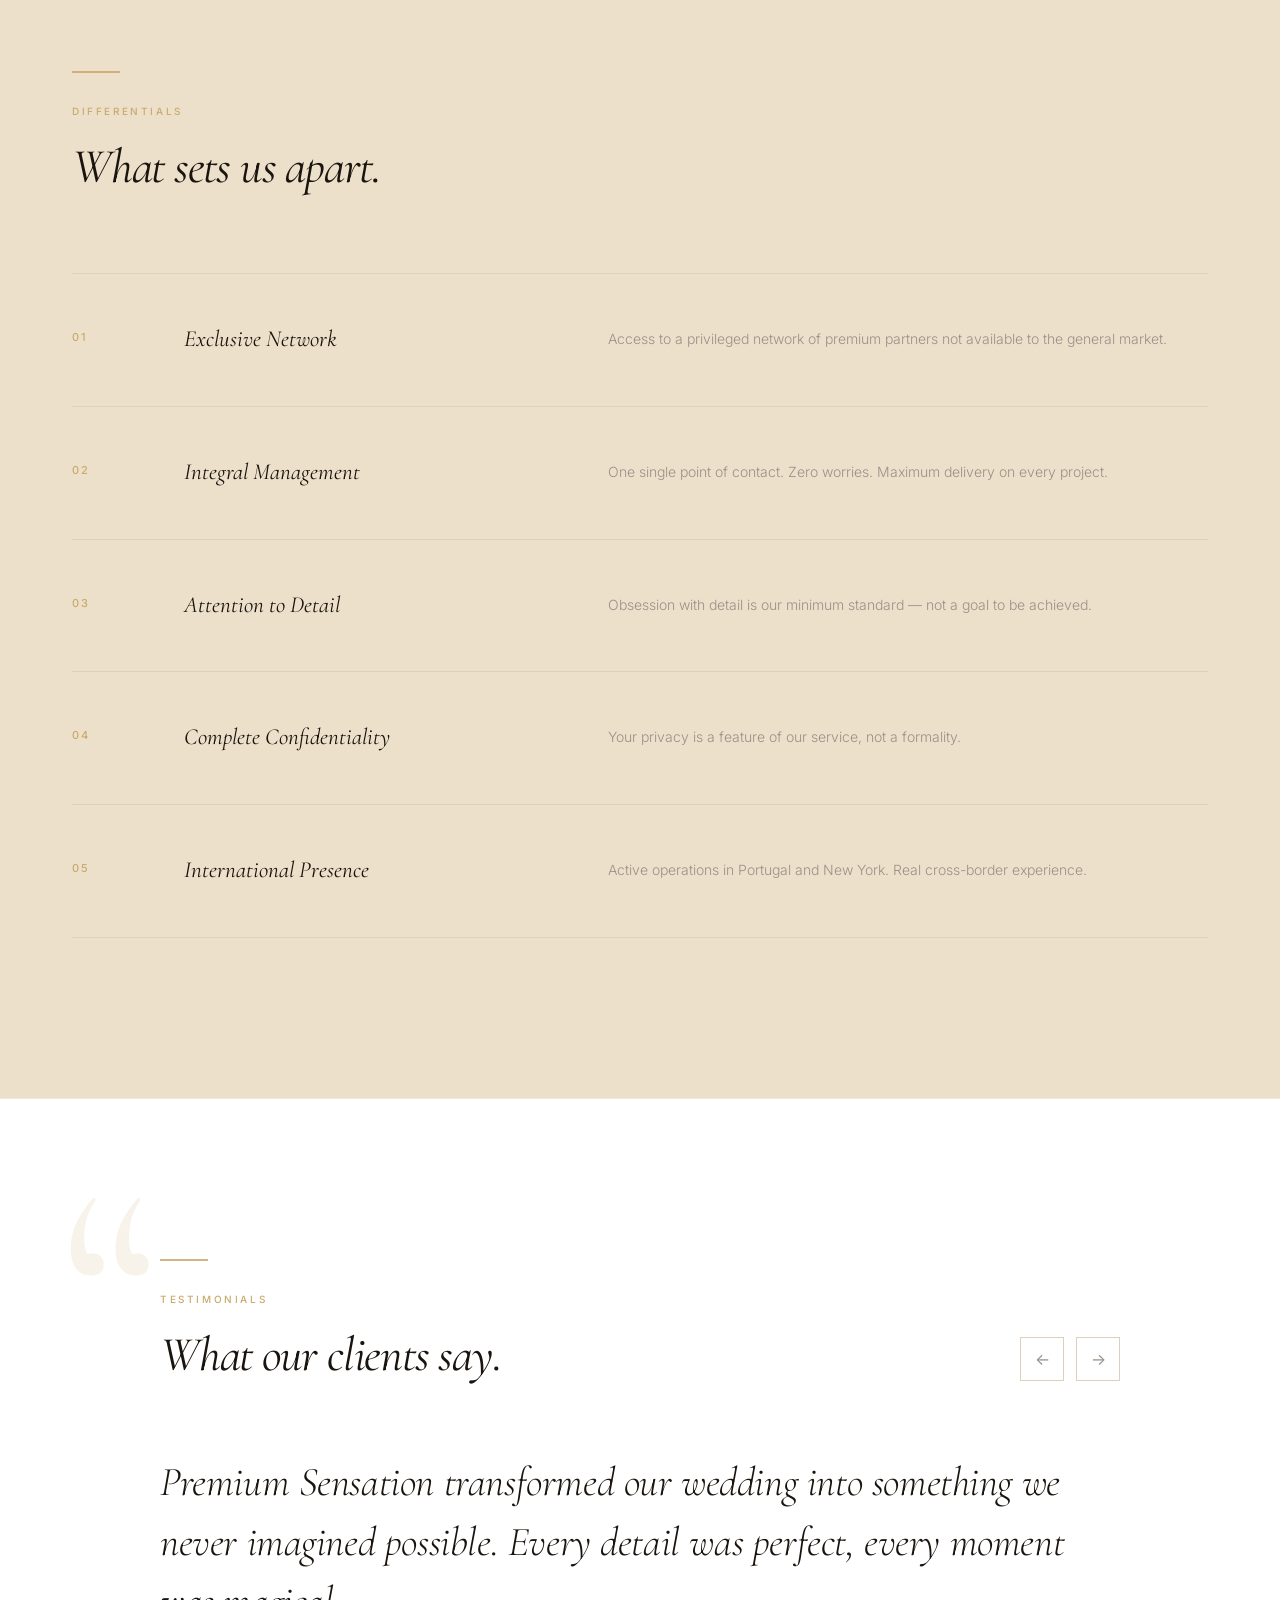
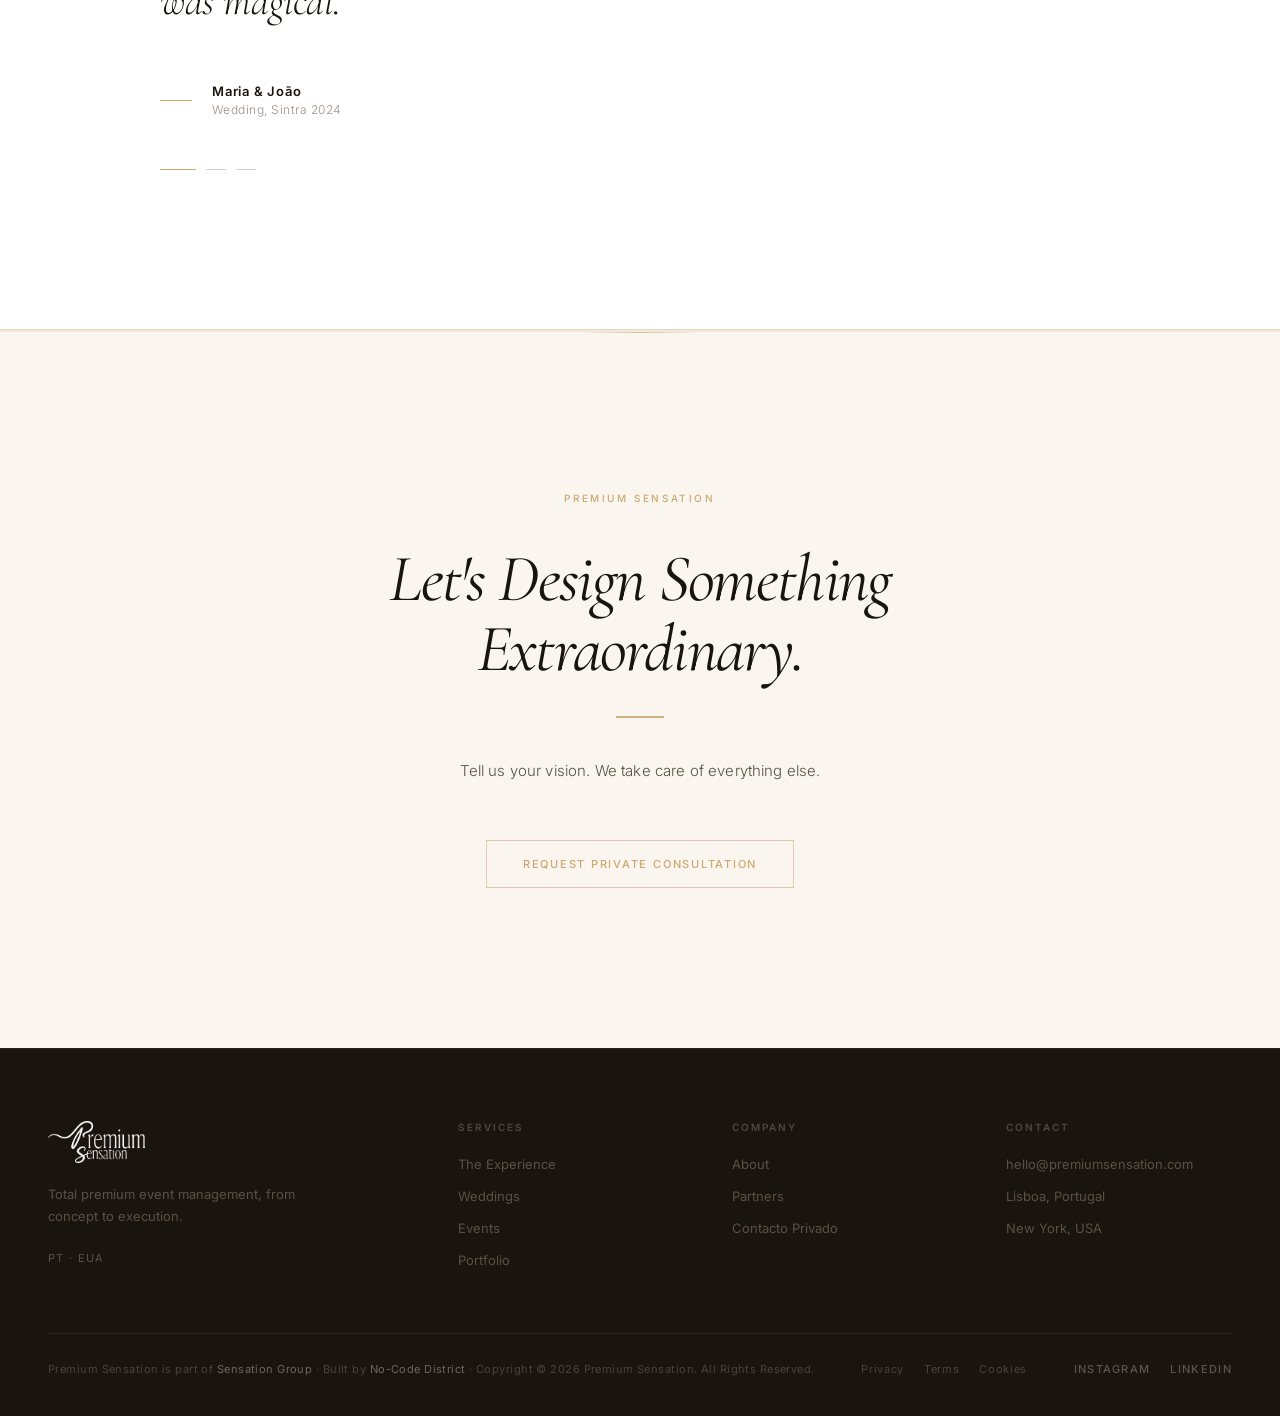
==== commit a3974585: "Deep luxury uplift — editorial scale, architectural layouts, full-bleed image breaks Typography: - s" ====
--- a/index.html
+++ b/index.html
@@ -121,12 +121,12 @@
 
     .hero-title {
       font-family: 'Cormorant Garamond', serif;
-      font-size: clamp(40px, 5.8vw, 92px);
-      font-weight: 400;
+      font-size: clamp(44px, 6.5vw, 104px);
+      font-weight: 300;
       font-style: italic;
       color: var(--white);
       line-height: 1.0;
-      letter-spacing: -0.02em;
+      letter-spacing: -0.025em;
       margin-bottom: 36px;
     }
 
@@ -197,17 +197,17 @@
 
     /* ── SHARED SECTION UTILITIES ────────────────────────── */
     .ps-section {
-      padding: 128px 72px;
+      padding: 160px 72px;
     }
 
     .ps-section--sm {
-      padding: 96px 72px;
+      padding: 112px 72px;
     }
 
     .section-header--center {
       text-align: center;
-      max-width: 640px;
-      margin: 0 auto;
+      max-width: 720px;
+      margin: 0 auto 80px;
     }
 
     .section-header--center .accent-line {
@@ -219,58 +219,53 @@
       font-family: 'Inter', sans-serif;
       font-size: 10px;
       font-weight: 500;
-      letter-spacing: 0.22em;
+      letter-spacing: 0.26em;
       text-transform: uppercase;
-      color: var(--gray-400);
-      margin-bottom: 20px;
+      color: var(--accent);
+      margin-bottom: 24px;
       display: block;
-    }
-
-    .section-eyebrow--light {
-      color: rgba(255,255,255,0.3);
     }
 
     .section-headline {
       font-family: 'Cormorant Garamond', serif;
-      font-size: clamp(24px, 2.8vw, 42px);
-      font-weight: 700;
-      line-height: 1.04;
+      font-size: clamp(30px, 3.8vw, 60px);
+      font-weight: 400;
+      font-style: italic;
+      line-height: 1.08;
       letter-spacing: -0.025em;
       color: var(--black);
     }
 
-    .section-headline--light {
-      color: var(--white);
-    }
-
     @media (max-width: 1024px) {
-      .ps-section { padding: 96px 48px; }
-      .ps-section--sm { padding: 72px 48px; }
+      .ps-section { padding: 112px 48px; }
+      .ps-section--sm { padding: 88px 48px; }
     }
 
     @media (max-width: 768px) {
-      .ps-section { padding: 80px 28px; }
-      .ps-section--sm { padding: 64px 28px; }
+      .ps-section { padding: 88px 28px; }
+      .ps-section--sm { padding: 72px 28px; }
     }
 
     @media (max-width: 480px) {
-      .ps-section { padding: 64px 20px; }
-      .ps-section--sm { padding: 56px 20px; }
+      .ps-section { padding: 72px 20px; }
+      .ps-section--sm { padding: 64px 20px; }
     }
 
     /* ── EXPERIENCE SECTION ──────────────────────────────── */
     .experience-grid {
       display: grid;
-      grid-template-columns: 1fr 1.1fr;
-      gap: 100px;
-      align-items: center;
+      grid-template-columns: 1.1fr 1fr;
+      gap: 120px;
+      align-items: start;
+      margin-top: 64px;
     }
 
     .experience-quote {
       font-family: 'Cormorant Garamond', serif;
-      font-size: clamp(22px, 2.6vw, 38px);
-      font-weight: 700;
-      line-height: 1.08;
+      font-size: clamp(34px, 4.8vw, 76px);
+      font-weight: 300;
+      font-style: italic;
+      line-height: 1.05;
       letter-spacing: -0.025em;
       color: var(--black);
     }
@@ -278,46 +273,43 @@
     .experience-body {
       font-size: 16px;
       font-weight: 300;
-      line-height: 1.85;
+      line-height: 1.90;
       color: var(--gray-600);
-      margin-bottom: 28px;
+      margin-bottom: 32px;
+      padding-top: 16px;
     }
 
     .experience-body-2 {
       font-size: 13px;
-      font-weight: 500;
-      letter-spacing: 0.05em;
+      font-weight: 400;
+      letter-spacing: 0.04em;
       color: var(--gray-400);
-      line-height: 1.65;
-      border-left: 1px solid var(--accent);
-      padding-left: 20px;
+      line-height: 1.75;
+      border-left: 2px solid var(--accent);
+      padding-left: 24px;
     }
 
     @media (max-width: 1024px) {
       .experience-grid {
         grid-template-columns: 1fr;
-        gap: 52px;
+        gap: 48px;
       }
     }
 
     /* ── SERVICES — numbered rows ────────────────────────── */
     .services-list {
-      margin-top: 72px;
-      border-top: 1px solid var(--gray-200);
+      margin-top: 80px;
+      border-top: 1px solid var(--gray-100);
     }
 
     .service-row {
       display: grid;
       grid-template-columns: 56px 1fr 2fr;
-      gap: 48px;
+      gap: 56px;
       align-items: start;
-      padding: 40px 0;
-      border-bottom: 1px solid var(--gray-200);
+      padding: 52px 0;
+      border-bottom: 1px solid var(--gray-100);
       transition: background 0.3s ease;
-    }
-
-    .service-row:hover {
-      background: transparent;
     }
 
     .service-row:hover .service-row-num {
@@ -326,33 +318,36 @@
 
     .service-row-num {
       font-family: 'Inter', sans-serif;
-      font-size: 11px;
+      font-size: 10px;
       font-weight: 500;
-      letter-spacing: 0.14em;
+      letter-spacing: 0.18em;
       color: var(--gray-200);
-      padding-top: 4px;
-      transition: color 0.3s ease;
+      padding-top: 8px;
+      transition: color 0.35s ease;
     }
 
     .service-row-name {
       font-family: 'Cormorant Garamond', serif;
-      font-size: 18px;
-      font-weight: 700;
+      font-size: clamp(18px, 1.6vw, 24px);
+      font-weight: 400;
+      font-style: italic;
       color: var(--black);
-      line-height: 1.2;
+      line-height: 1.25;
     }
 
     .service-row-desc {
       font-size: 14px;
       font-weight: 300;
-      line-height: 1.8;
-      color: var(--gray-600);
+      line-height: 1.85;
+      color: var(--gray-400);
+      padding-top: 4px;
     }
 
     @media (max-width: 768px) {
       .service-row {
         grid-template-columns: 40px 1fr;
         gap: 24px;
+        padding: 44px 0;
       }
       .service-row-desc {
         grid-column: 2;
@@ -364,7 +359,7 @@
       .service-row {
         grid-template-columns: 1fr;
         gap: 12px;
-        padding: 32px 0;
+        padding: 36px 0;
       }
       .service-row-num { font-size: 10px; }
       .service-row-desc { grid-column: 1; }
@@ -375,58 +370,60 @@
       display: grid;
       grid-template-columns: repeat(2, 1fr);
       gap: 0;
-      margin-top: 72px;
+      margin-top: 80px;
       border-top: 1px solid var(--gray-100);
       border-left: 1px solid var(--gray-100);
     }
 
     .client-card {
-      padding: 56px 52px;
+      padding: 64px 56px;
       border-bottom: 1px solid var(--gray-100);
       border-right: 1px solid var(--gray-100);
-      transition: background 0.4s ease;
+      transition: background 0.5s ease;
     }
 
     .client-card:hover {
-      background: var(--off-white);
+      background: var(--ivory);
     }
 
     .client-card-num {
       font-family: 'Cormorant Garamond', serif;
-      font-size: 48px;
-      font-weight: 700;
+      font-size: clamp(72px, 7vw, 110px);
+      font-weight: 300;
       color: var(--gray-100);
-      line-height: 1;
-      margin-bottom: 24px;
-      letter-spacing: -0.03em;
-      transition: color 0.4s ease;
+      line-height: 0.9;
+      margin-bottom: 28px;
+      letter-spacing: -0.04em;
+      transition: color 0.5s ease;
     }
 
     .client-card:hover .client-card-num {
-      color: var(--accent);
+      color: var(--accent-dim);
     }
 
     .client-card-name {
       font-family: 'Cormorant Garamond', serif;
-      font-size: 19px;
-      font-weight: 700;
+      font-size: clamp(20px, 1.8vw, 26px);
+      font-weight: 400;
+      font-style: italic;
       color: var(--black);
-      margin-bottom: 14px;
-      line-height: 1.2;
+      margin-bottom: 16px;
+      line-height: 1.15;
     }
 
     .client-card-desc {
       font-size: 14px;
       font-weight: 300;
-      line-height: 1.8;
-      color: var(--gray-600);
+      line-height: 1.85;
+      color: var(--gray-400);
     }
 
     @media (max-width: 768px) {
       .clients-grid {
         grid-template-columns: 1fr;
       }
-      .client-card { padding: 44px 28px; }
+      .client-card { padding: 52px 32px; }
+      .client-card-num { font-size: 80px; }
     }
 
     /* ── PORTFOLIO SECTION ───────────────────────────────── */
@@ -434,7 +431,7 @@
       display: grid;
       grid-template-columns: 1fr 1fr;
       gap: 3px;
-      margin-top: 64px;
+      margin-top: 0;
     }
 
     .portfolio-grid-home article:first-child {
@@ -462,95 +459,92 @@
       }
     }
 
-    /* ── PROCESS — clean horizontal steps ───────────────── */
+    /* ── PROCESS — architectural vertical list ───────────── */
     .process-track {
+      display: flex;
+      flex-direction: column;
+      margin-top: 80px;
+      border-top: 1px solid var(--gray-100);
+    }
+
+    .process-step {
       display: grid;
-      grid-template-columns: repeat(5, 1fr);
-      margin-top: 48px;
-      border-top: 1px solid var(--gray-200);
-    }
-
-    .process-step {
-      padding: 40px 32px 40px 32px;
-      border-right: 1px solid var(--gray-200);
-      position: relative;
-    }
-
-    .process-step:first-child {
-      padding-left: 0;
-    }
-
-    .process-step:last-child {
-      border-right: none;
-      padding-right: 0;
+      grid-template-columns: 64px 1fr 2fr;
+      gap: 64px;
+      align-items: start;
+      padding: 52px 0;
+      border-bottom: 1px solid var(--gray-100);
+      transition: border-color 0.4s;
+    }
+
+    .process-step:hover {
+      border-bottom-color: var(--accent);
     }
 
     .process-step-num {
-      font-family: 'Cormorant Garamond', serif;
-      font-size: 11px;
-      font-weight: 700;
-      letter-spacing: 0.14em;
+      font-family: 'Inter', sans-serif;
+      font-size: 10px;
+      font-weight: 500;
+      letter-spacing: 0.2em;
       color: var(--accent);
-      margin-bottom: 20px;
+      padding-top: 8px;
       display: block;
     }
 
     .process-step-name {
       font-family: 'Cormorant Garamond', serif;
-      font-size: 15px;
-      font-weight: 700;
+      font-size: clamp(20px, 1.8vw, 28px);
+      font-weight: 400;
+      font-style: italic;
       color: var(--black);
-      margin-bottom: 12px;
-      line-height: 1.3;
+      line-height: 1.2;
     }
 
     .process-step-desc {
-      font-size: 13px;
+      font-size: 14px;
       font-weight: 300;
-      line-height: 1.7;
-      color: var(--gray-600);
+      line-height: 1.85;
+      color: var(--gray-400);
+      padding-top: 6px;
     }
 
     @media (max-width: 1024px) {
-      .process-track {
-        grid-template-columns: 1fr 1fr;
-        border-top: none;
-      }
       .process-step {
-        border-top: 1px solid var(--gray-200);
-        border-right: none;
-        padding: 36px 0 36px 0;
-      }
-      .process-step:nth-child(odd) {
-        padding-right: 32px;
-        border-right: 1px solid var(--gray-200);
+        grid-template-columns: 48px 1fr;
+        gap: 32px;
+      }
+      .process-step-desc {
+        grid-column: 2;
+        margin-top: 8px;
       }
     }
 
     @media (max-width: 480px) {
-      .process-track {
+      .process-step {
         grid-template-columns: 1fr;
-      }
-      .process-step {
-        border-right: none !important;
-        padding-right: 0 !important;
-      }
-    }
-
-    /* ── DIFFERENTIALS — ruled list on dark ─────────────── */
+        gap: 12px;
+        padding: 40px 0;
+      }
+      .process-step-desc {
+        grid-column: 1;
+        margin-top: 0;
+      }
+    }
+
+    /* ── DIFFERENTIALS — ruled list ─────────────────────── */
     .differentials-list {
-      margin-top: 72px;
-      border-top: 1px solid rgba(255,255,255,0.07);
+      margin-top: 80px;
+      border-top: 1px solid var(--gray-200);
     }
 
     .differential-row {
       display: grid;
       grid-template-columns: 48px 1.2fr 2fr;
-      gap: 56px;
+      gap: 64px;
       align-items: start;
-      padding: 44px 0;
+      padding: 52px 0;
       border-bottom: 1px solid var(--gray-200);
-      transition: border-color 0.3s;
+      transition: border-color 0.4s;
     }
 
     .differential-row:hover {
@@ -573,8 +567,9 @@
 
     .diff-name {
       font-family: 'Cormorant Garamond', serif;
-      font-size: 17px;
-      font-weight: 700;
+      font-size: clamp(20px, 1.8vw, 26px);
+      font-weight: 400;
+      font-style: italic;
       color: var(--black);
       line-height: 1.2;
     }
@@ -582,8 +577,8 @@
     .diff-desc {
       font-size: 14px;
       font-weight: 300;
-      line-height: 1.8;
-      color: var(--gray-600);
+      line-height: 1.85;
+      color: var(--gray-400);
     }
 
     @media (max-width: 768px) {
@@ -608,8 +603,8 @@
 
     /* ── TESTIMONIALS — full-screen carousel ─────────────── */
     .testimonials-section {
-      background: var(--ivory);
-      padding: 128px 72px;
+      background: var(--white);
+      padding: 160px 72px;
       position: relative;
       overflow: hidden;
       border-top: 1px solid var(--gray-100);
@@ -619,19 +614,19 @@
     .testimonials-section::before {
       content: '\201C';
       position: absolute;
-      top: 60px;
-      left: 64px;
+      top: 40px;
+      left: 56px;
       font-family: 'Cormorant Garamond', serif;
-      font-size: 240px;
-      font-weight: 700;
-      color: rgba(201,169,110,0.10);
+      font-size: 320px;
+      font-weight: 300;
+      color: var(--accent-dim);
       line-height: 1;
       pointer-events: none;
       user-select: none;
     }
 
     .testimonials-inner {
-      max-width: 880px;
+      max-width: 960px;
       margin: 0 auto;
       position: relative;
     }
@@ -692,12 +687,13 @@
 
     .testimonial-quote {
       font-family: 'Cormorant Garamond', serif;
-      font-size: clamp(20px, 2.4vw, 28px);
-      font-weight: 400;
-      line-height: 1.5;
+      font-size: clamp(24px, 3.2vw, 46px);
+      font-weight: 300;
+      line-height: 1.45;
       color: var(--black);
       font-style: italic;
-      margin-bottom: 40px;
+      margin-bottom: 52px;
+      letter-spacing: -0.01em;
     }
 
     .testimonial-footer {
@@ -762,19 +758,19 @@
     }
 
     @media (max-width: 1024px) {
-      .testimonials-section { padding: 96px 48px; }
-      .testimonials-section::before { font-size: 160px; top: 48px; left: 40px; }
+      .testimonials-section { padding: 120px 48px; }
+      .testimonials-section::before { font-size: 200px; top: 32px; left: 36px; }
     }
 
     @media (max-width: 768px) {
-      .testimonials-section { padding: 80px 28px; }
+      .testimonials-section { padding: 88px 28px; }
       .testimonials-header { flex-direction: column; align-items: flex-start; gap: 32px; margin-bottom: 48px; }
       .testimonials-section::before { display: none; }
-      .testimonials-track { min-height: 320px; }
+      .testimonials-track { min-height: 340px; }
     }
 
     @media (max-width: 480px) {
-      .testimonials-section { padding: 64px 20px; }
+      .testimonials-section { padding: 72px 20px; }
     }
 
     /* ── FINAL CTA ───────────────────────────────────────── */
@@ -1081,10 +1077,12 @@
      A EXPERIÊNCIA PREMIUM
 ============================================================ -->
 <section class="section-wrap--white ps-section">
+  <div style="margin-bottom:56px;" class="reveal">
+    <div class="accent-line"></div>
+    <span class="section-eyebrow" data-i18n="experience.label">A Experiência Premium</span>
+  </div>
   <div class="experience-grid">
     <div class="reveal">
-      <div class="accent-line"></div>
-      <span class="section-eyebrow" data-i18n="experience.label">A Experiência Premium</span>
       <h2 class="experience-quote" data-i18n="experience.title">Não são apenas eventos. São experiências que ficam.</h2>
     </div>
     <div class="reveal reveal-delay-2">
@@ -1093,12 +1091,25 @@
     </div>
   </div>
 </section>
+
+<!-- ============================================================
+     EDITORIAL IMAGE BREAK #1
+============================================================ -->
+<div style="width:100%;height:72vh;min-height:480px;overflow:hidden;position:relative;" role="img" aria-label="Evento de luxo Premium Sensation">
+  <img
+    src="https://images.unsplash.com/photo-1464366400600-7168b8af9bc3?w=1800&q=90"
+    alt=""
+    aria-hidden="true"
+    style="width:100%;height:100%;object-fit:cover;display:block;object-position:center 40%;"
+    loading="lazy"
+  >
+</div>
 
 <!-- ============================================================
      O QUE INCLUI — 6 SERVICES
 ============================================================ -->
 <section class="section-wrap--off ps-section">
-  <div class="reveal">
+  <div class="reveal" style="max-width:560px;">
     <div class="accent-line"></div>
     <span class="section-eyebrow" data-i18n="services.label">O Que Inclui</span>
     <h2 class="section-headline" data-i18n="services.title">Gestão integral, do conceito à execução.</h2>
@@ -1173,11 +1184,24 @@
 </section>
 
 <!-- ============================================================
+     EDITORIAL IMAGE BREAK #2
+============================================================ -->
+<div style="width:100%;height:56vh;min-height:360px;overflow:hidden;position:relative;" role="img" aria-label="Casamento de luxo Premium Sensation">
+  <img
+    src="https://images.unsplash.com/photo-1519167758481-83f550bb49b3?w=1800&q=90"
+    alt=""
+    aria-hidden="true"
+    style="width:100%;height:100%;object-fit:cover;display:block;object-position:center 50%;"
+    loading="lazy"
+  >
+</div>
+
+<!-- ============================================================
      EVENTOS SELECIONADOS — PORTFOLIO PREVIEWS
 ============================================================ -->
 <section class="section-wrap--white ps-section">
-  <div class="reveal">
-    <div class="accent-line"></div>
+  <div class="reveal" style="text-align:center;max-width:640px;margin:0 auto 72px;">
+    <div class="accent-line" style="margin:0 auto 24px;"></div>
     <span class="section-eyebrow" data-i18n="portfolio.label">Eventos Selecionados</span>
     <h2 class="section-headline" data-i18n="portfolio.title">Um portfólio de experiências extraordinárias.</h2>
   </div>
@@ -1239,8 +1263,8 @@
      O NOSSO PROCESSO — 5 STEPS
 ============================================================ -->
 <section class="section-wrap--off ps-section--sm">
-  <div class="reveal">
-    <div class="accent-line"></div>
+  <div class="reveal" style="text-align:center;max-width:540px;margin:0 auto;">
+    <div class="accent-line" style="margin:0 auto 24px;"></div>
     <span class="section-eyebrow" data-i18n="process.label">Como Trabalhamos</span>
     <h2 class="section-headline" data-i18n="process.title">O Nosso Processo</h2>
   </div>
--- a/assets/css/components.css
+++ b/assets/css/components.css
@@ -52,11 +52,12 @@
 
 .page-hero-title {
   font-family: 'Cormorant Garamond', serif;
-  font-size: clamp(22px, 3vw, 46px);
-  font-weight: 700;
+  font-size: clamp(30px, 4.5vw, 72px);
+  font-weight: 300;
+  font-style: italic;
   color: var(--white);
-  line-height: 0.95;
-  letter-spacing: -0.02em;
+  line-height: 1.05;
+  letter-spacing: -0.025em;
 }
 
 .page-hero-desc {
@@ -99,7 +100,7 @@
    SECTION WRAPPER
 ============================================================ */
 .section-wrap {
-  padding: 120px 48px;
+  padding: 140px 48px;
 }
 
 .section-wrap--dark {
@@ -123,8 +124,8 @@
 }
 
 /* ── Premium Sensation section padding ── */
-.ps-section      { padding: 128px 72px; }
-.ps-section--sm  { padding: 96px 72px; }
+.ps-section      { padding: 160px 72px; }
+.ps-section--sm  { padding: 112px 72px; }
 
 .section-header--center {
   text-align: center;
@@ -187,10 +188,11 @@
 
 .section-title {
   font-family: 'Cormorant Garamond', serif;
-  font-size: clamp(24px, 3vw, 42px);
-  font-weight: 700;
-  line-height: 1.05;
-  letter-spacing: -0.02em;
+  font-size: clamp(30px, 3.8vw, 60px);
+  font-weight: 400;
+  font-style: italic;
+  line-height: 1.08;
+  letter-spacing: -0.025em;
 }
 
 .section-title--dark {
@@ -198,7 +200,8 @@
 }
 
 .section-title--lg {
-  font-size: clamp(28px, 3.8vw, 54px);
+  font-size: clamp(38px, 5vw, 80px);
+  line-height: 1.04;
 }
 
 /* ============================================================
@@ -561,8 +564,8 @@
     padding: 60px 40px;
   }
 
-  .ps-section     { padding: 96px 48px; }
-  .ps-section--sm { padding: 72px 48px; }
+  .ps-section     { padding: 112px 48px; }
+  .ps-section--sm { padding: 88px 48px; }
 }
 
 /* ============================================================
@@ -570,11 +573,11 @@
 ============================================================ */
 @media (max-width: 768px) {
   .section-wrap {
-    padding: 72px 24px;
-  }
-
-  .ps-section     { padding: 80px 28px; }
-  .ps-section--sm { padding: 64px 28px; }
+    padding: 88px 24px;
+  }
+
+  .ps-section     { padding: 88px 28px; }
+  .ps-section--sm { padding: 72px 28px; }
 
   .page-hero {
     padding: 120px 24px 60px;
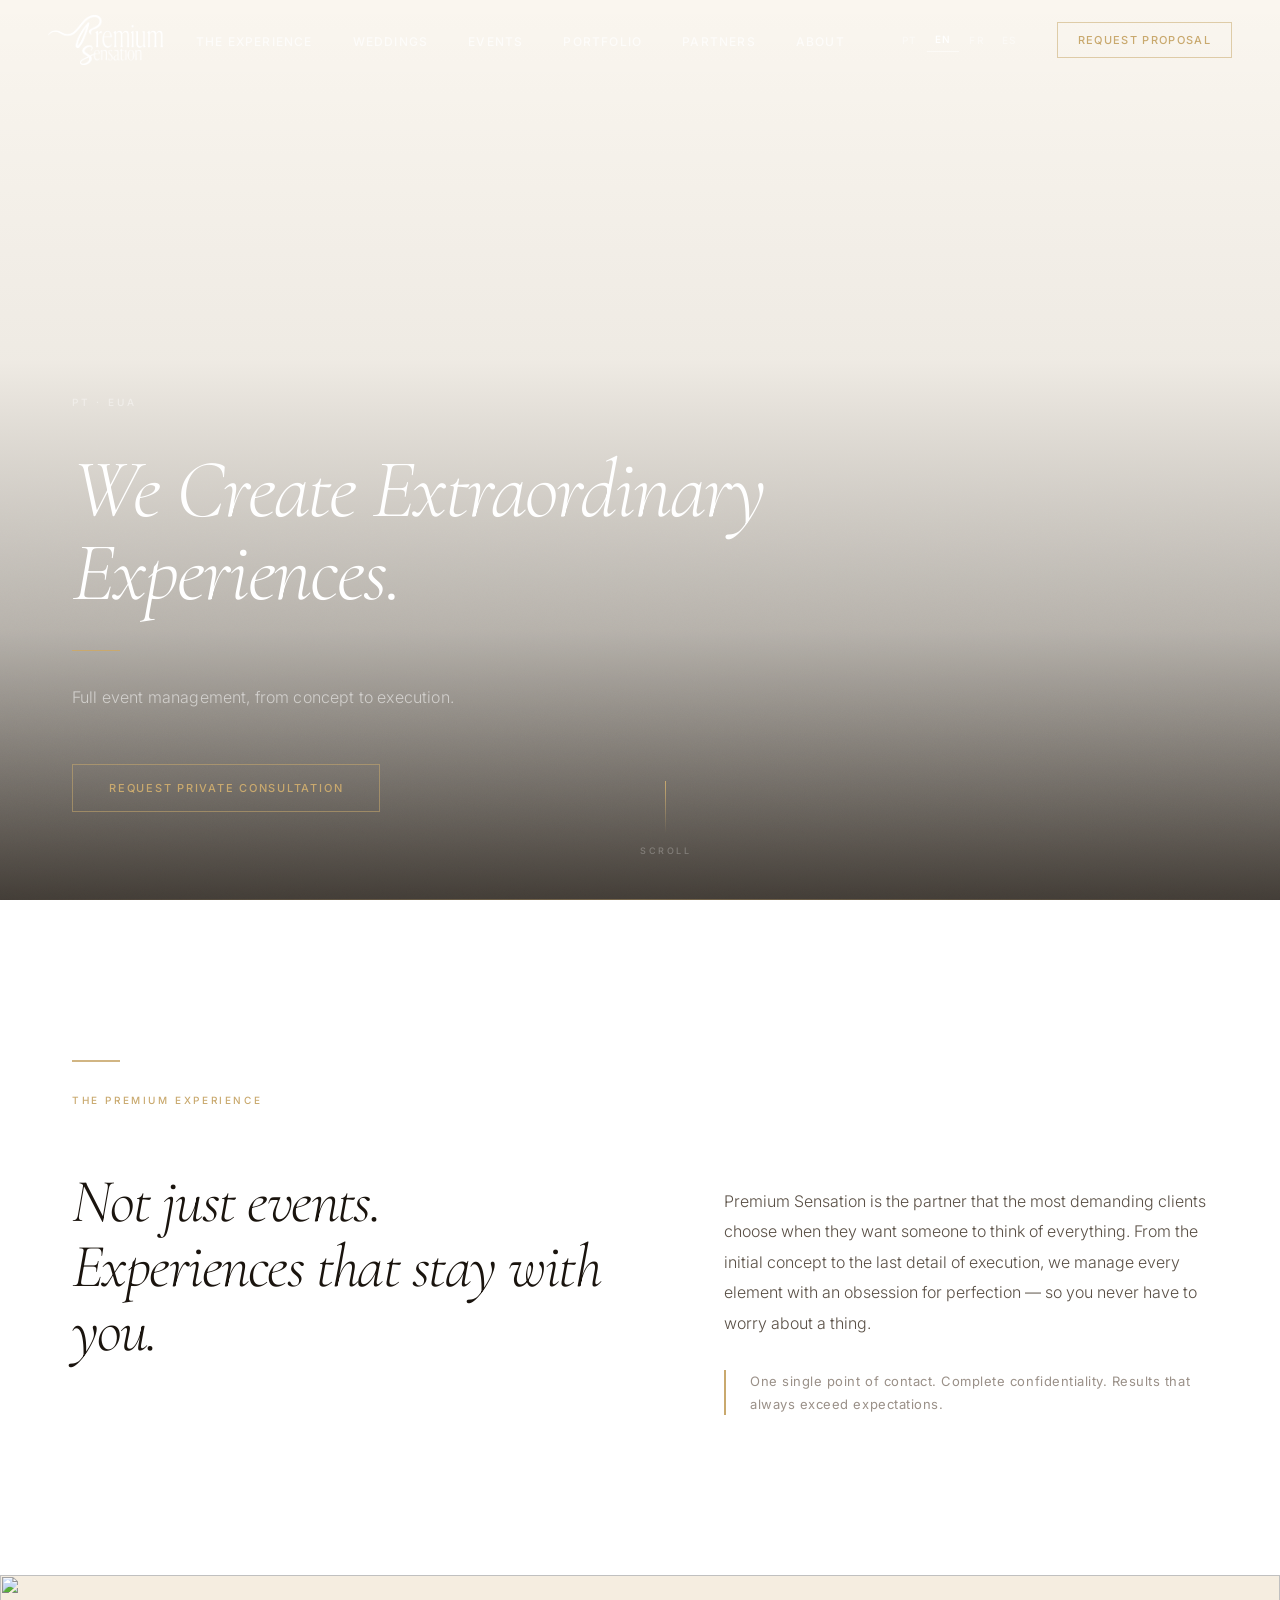
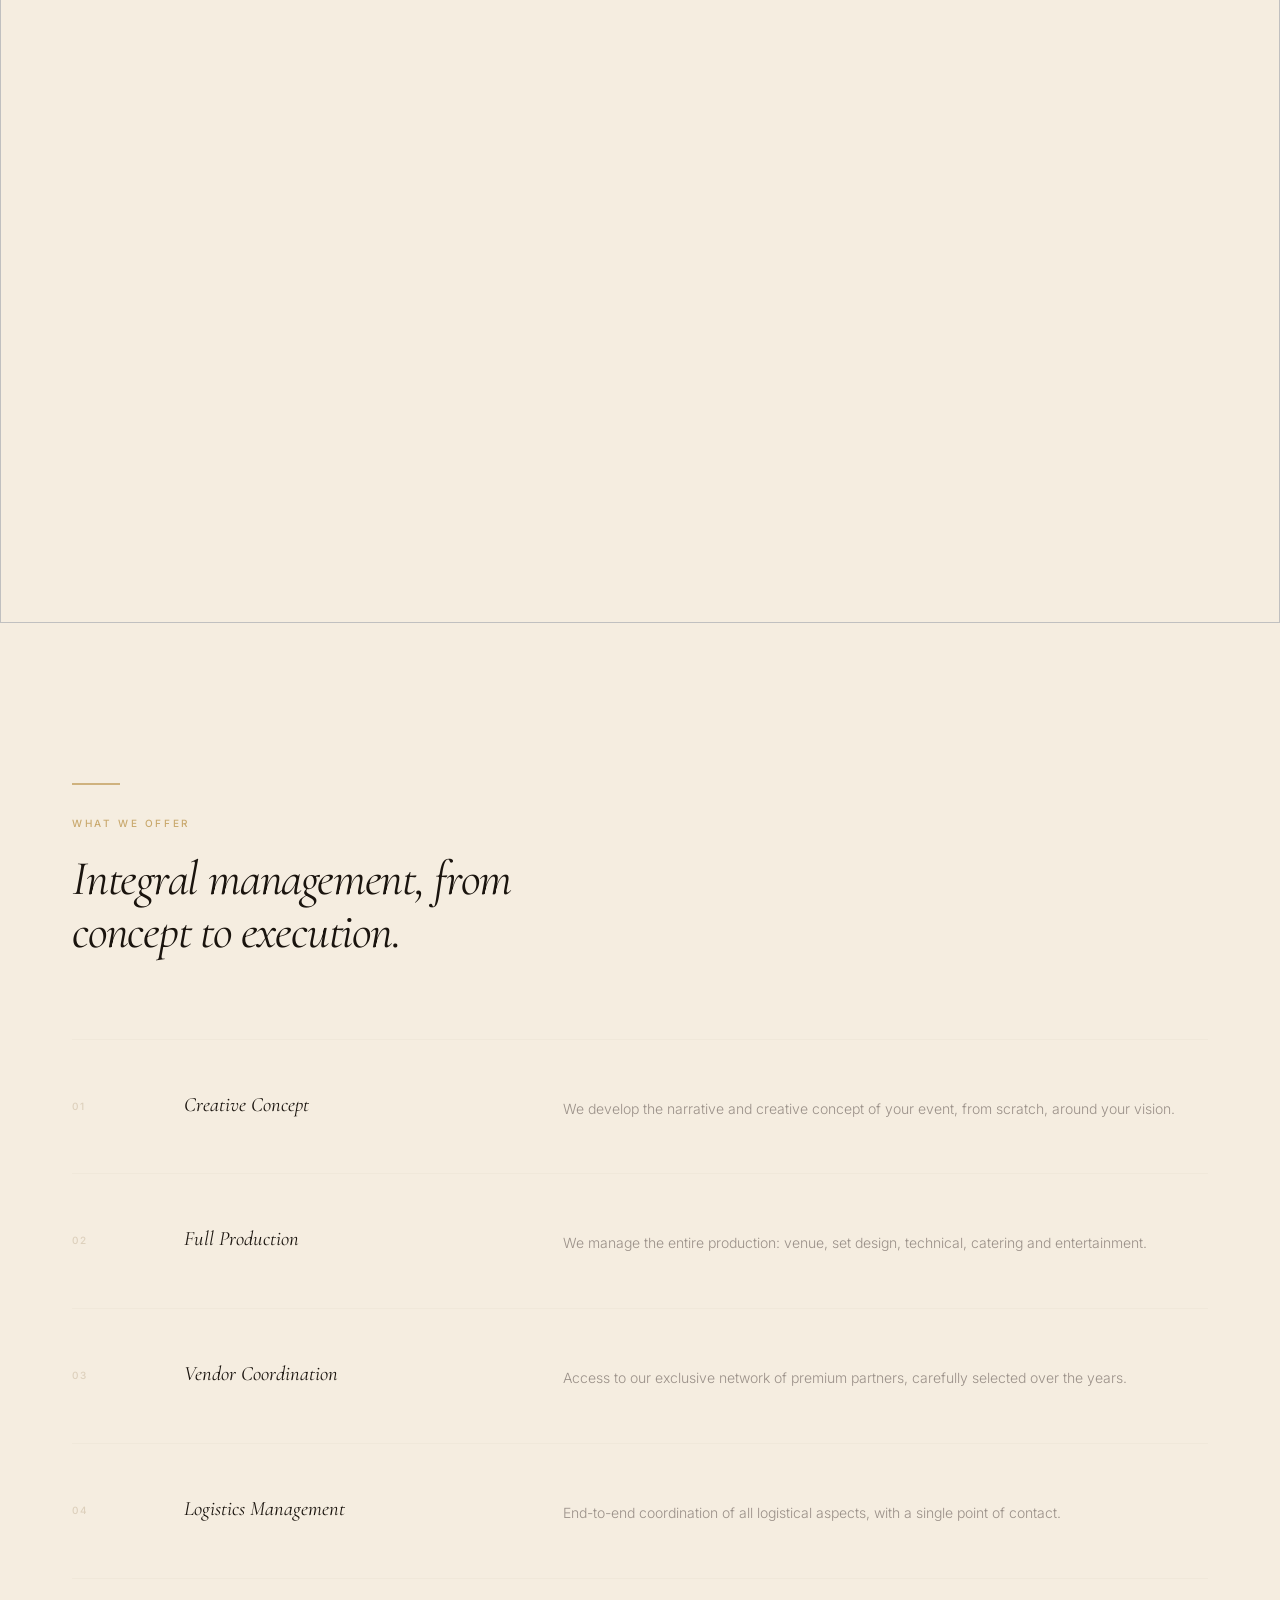
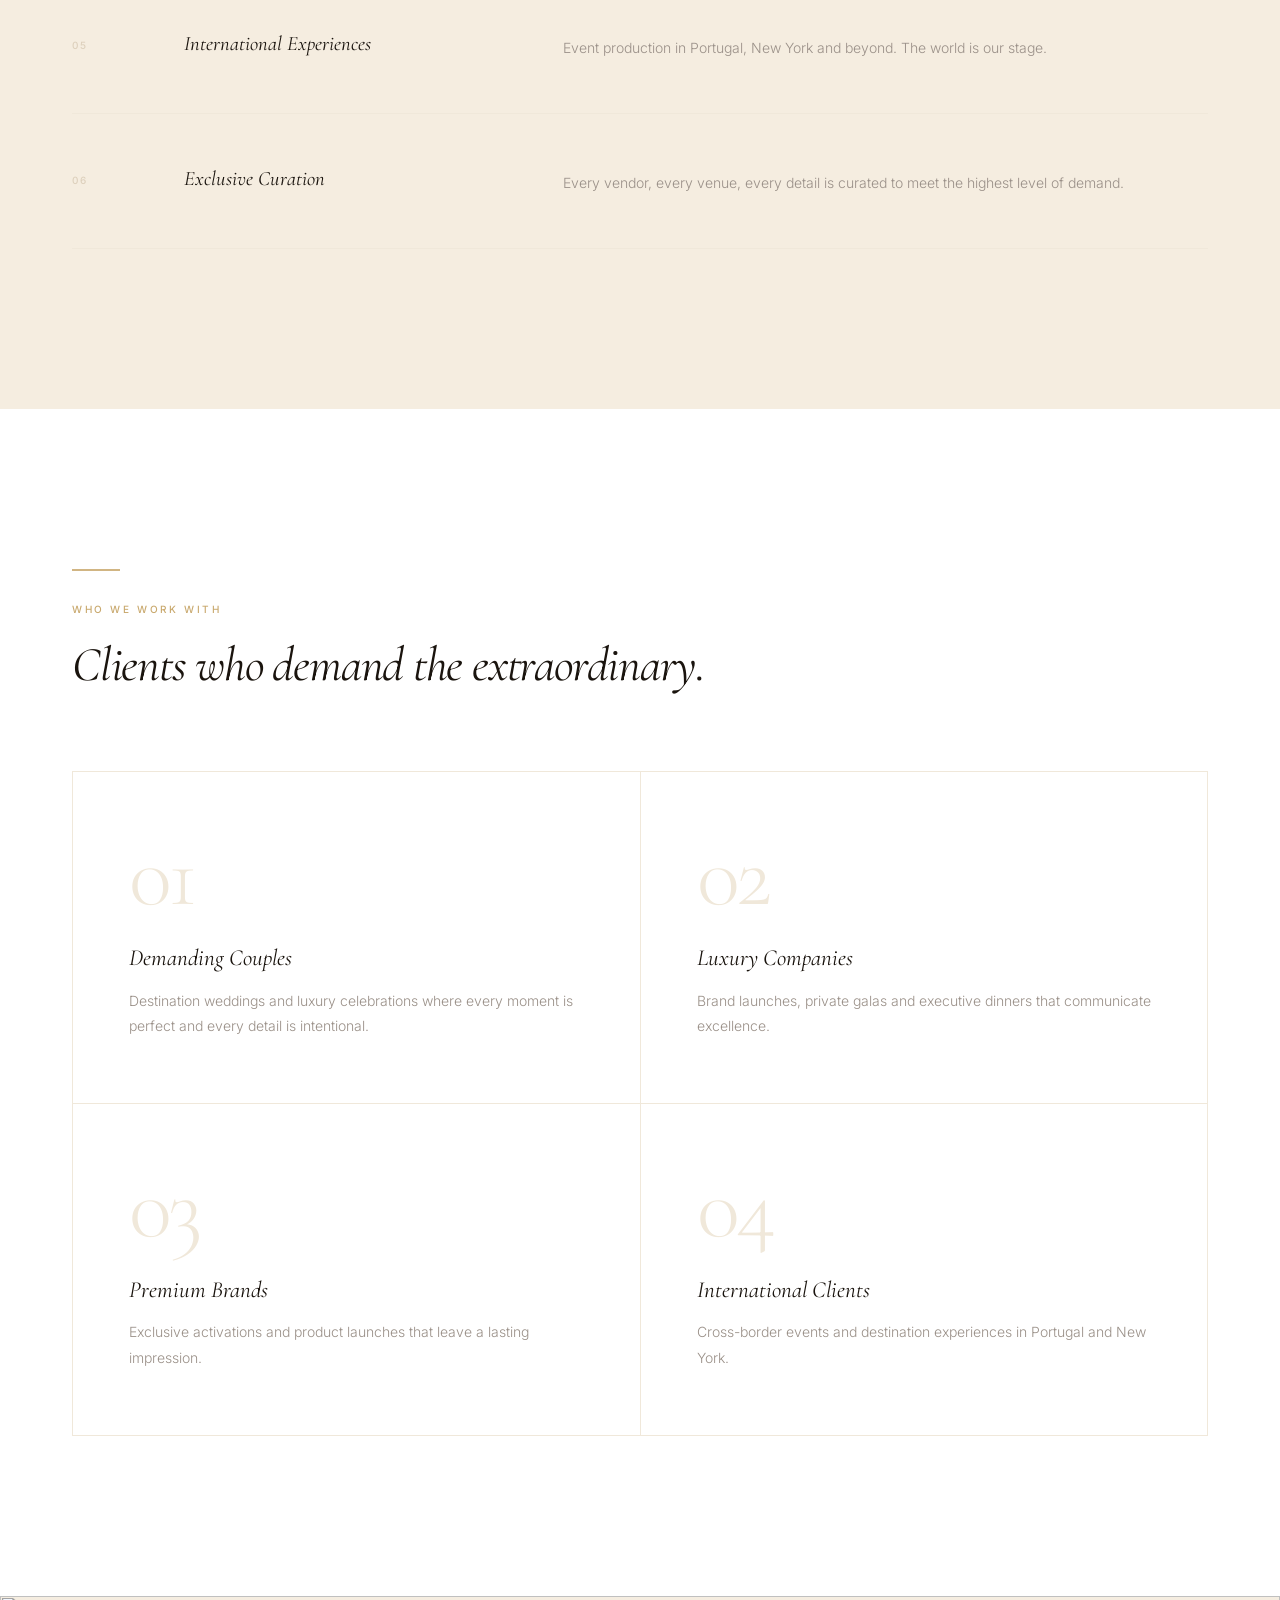
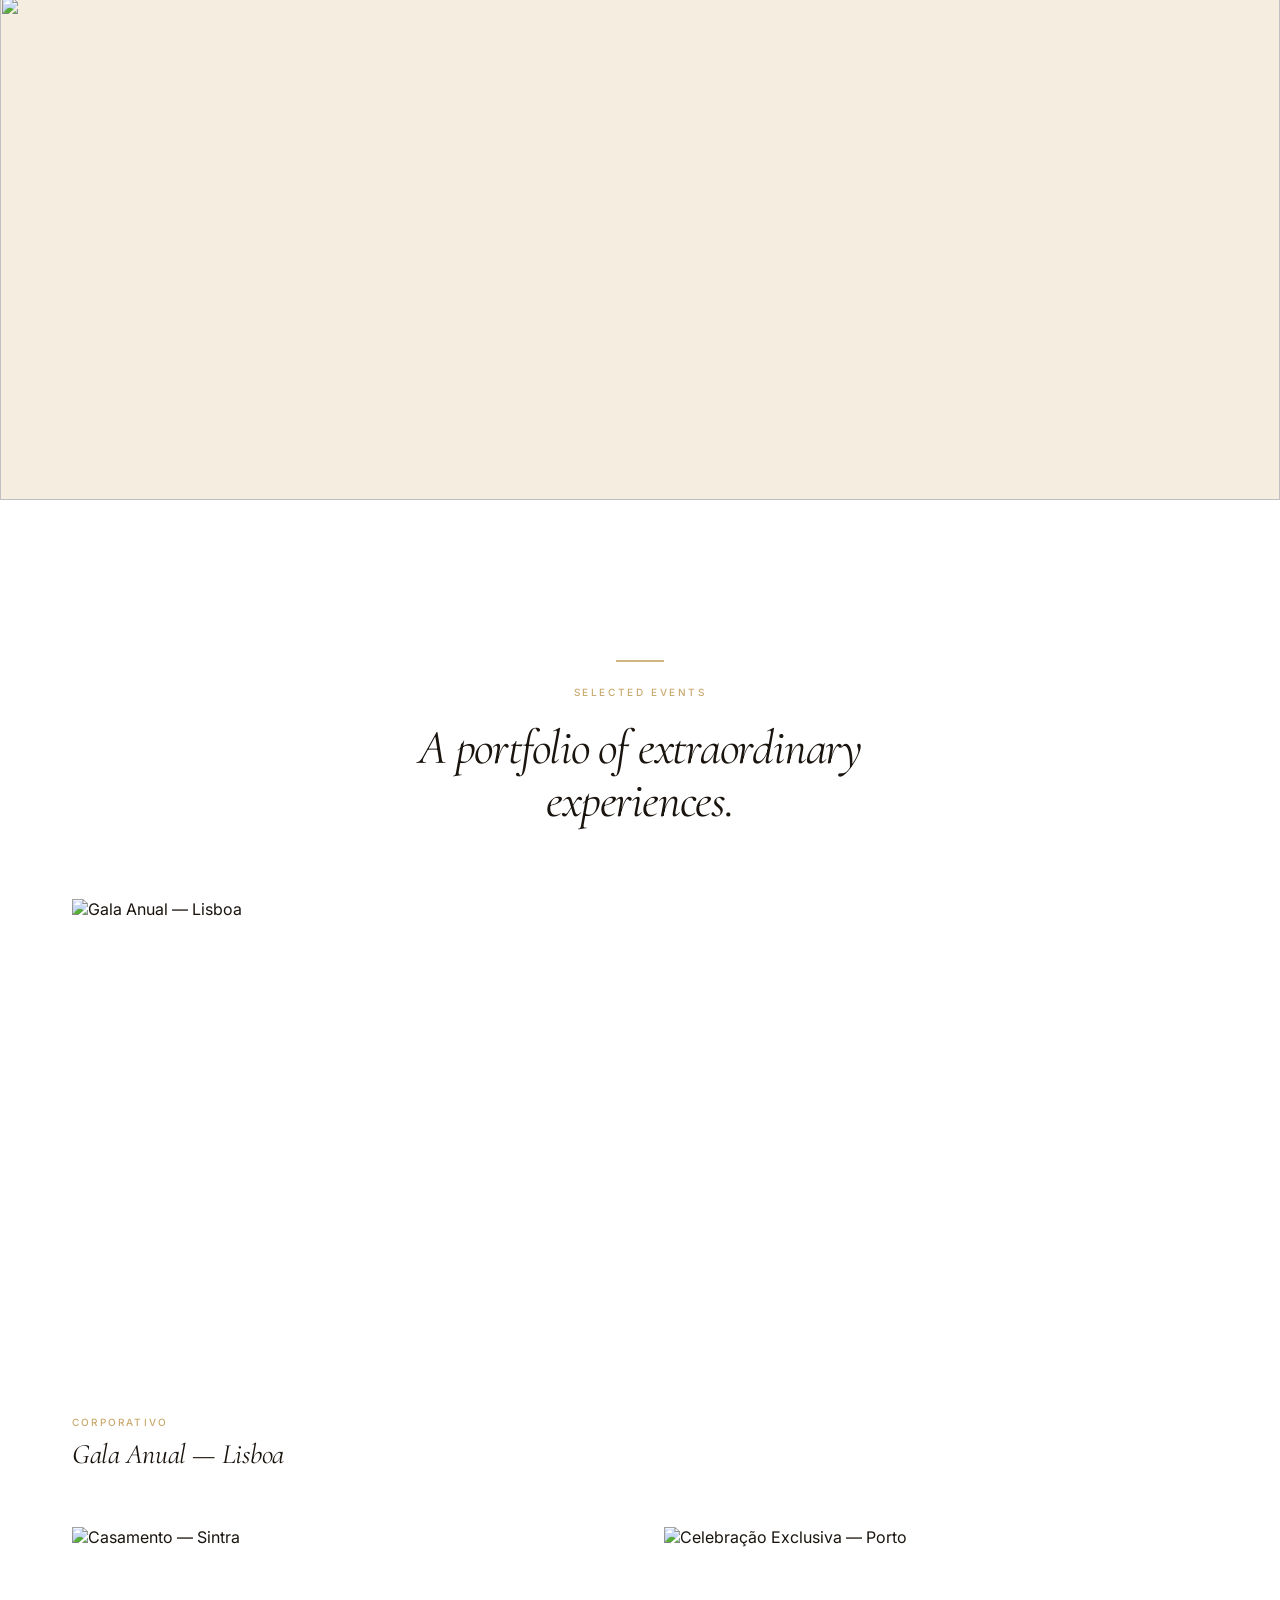
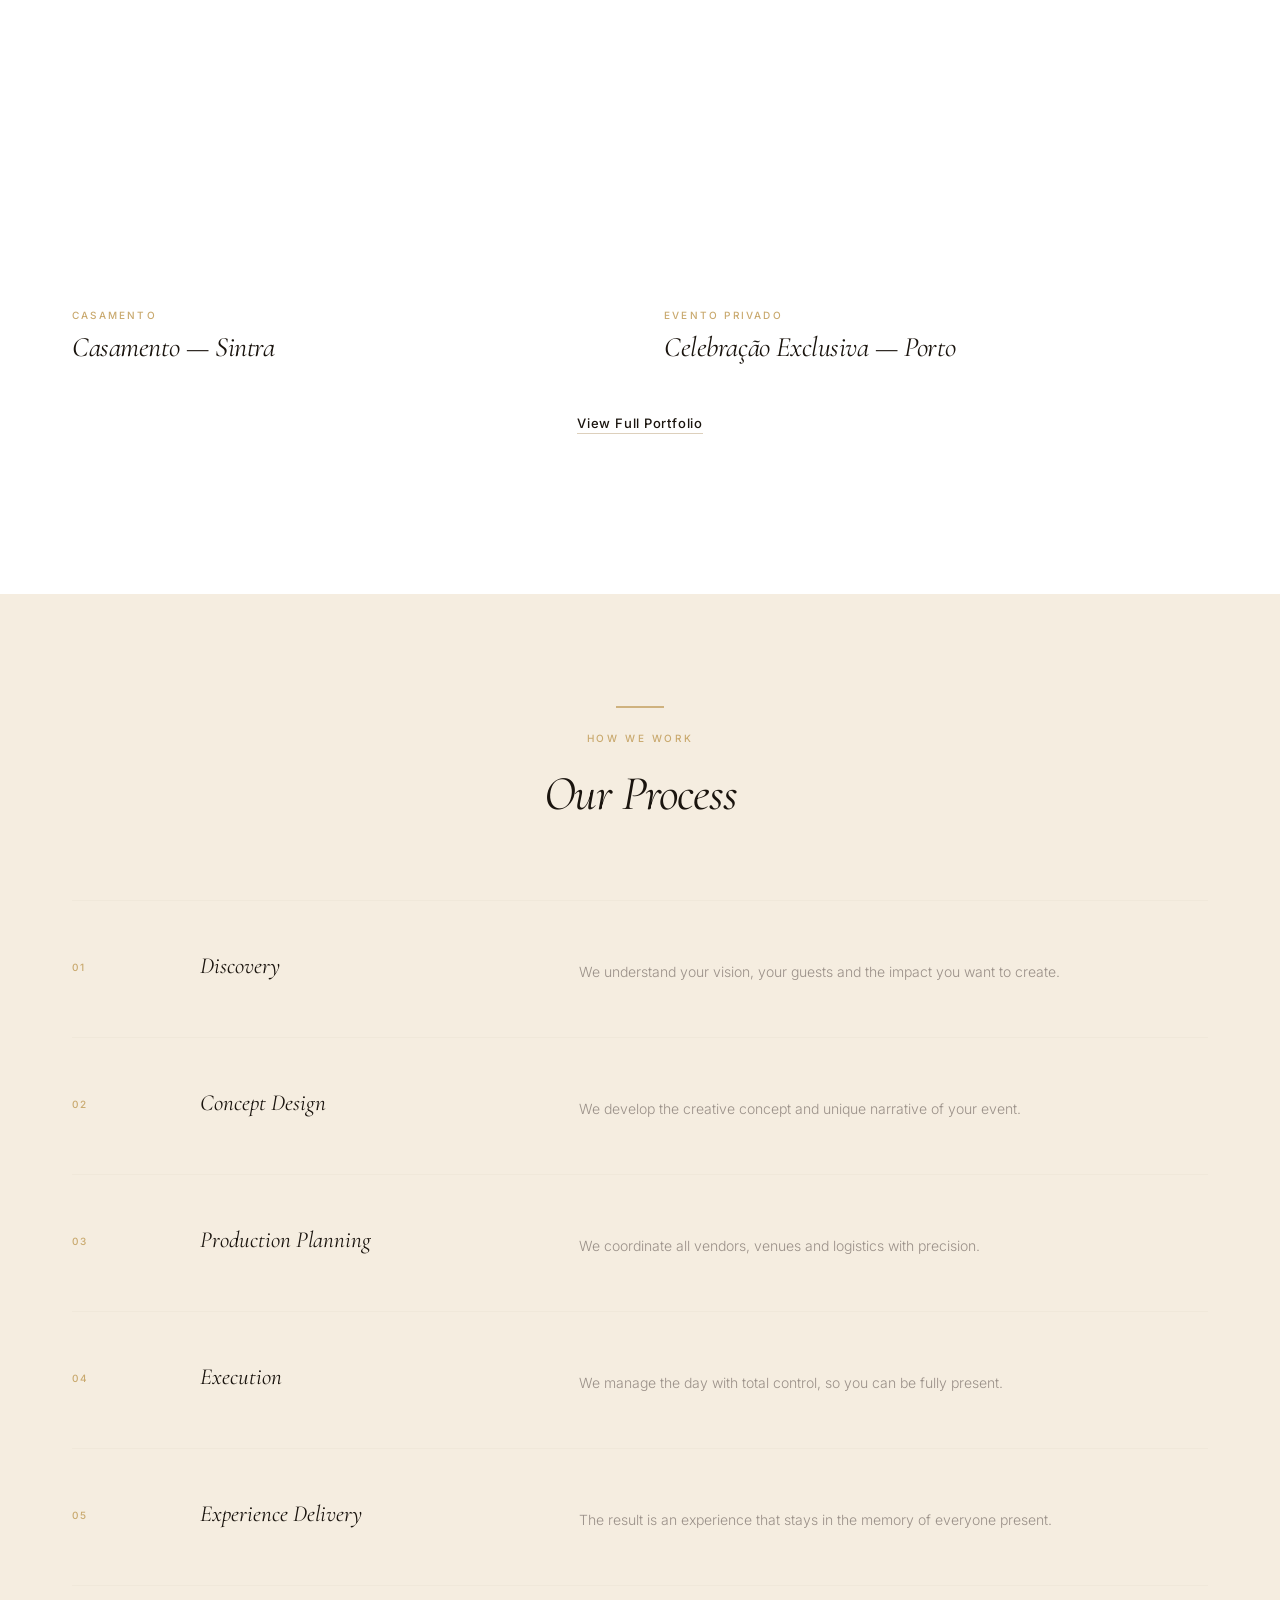
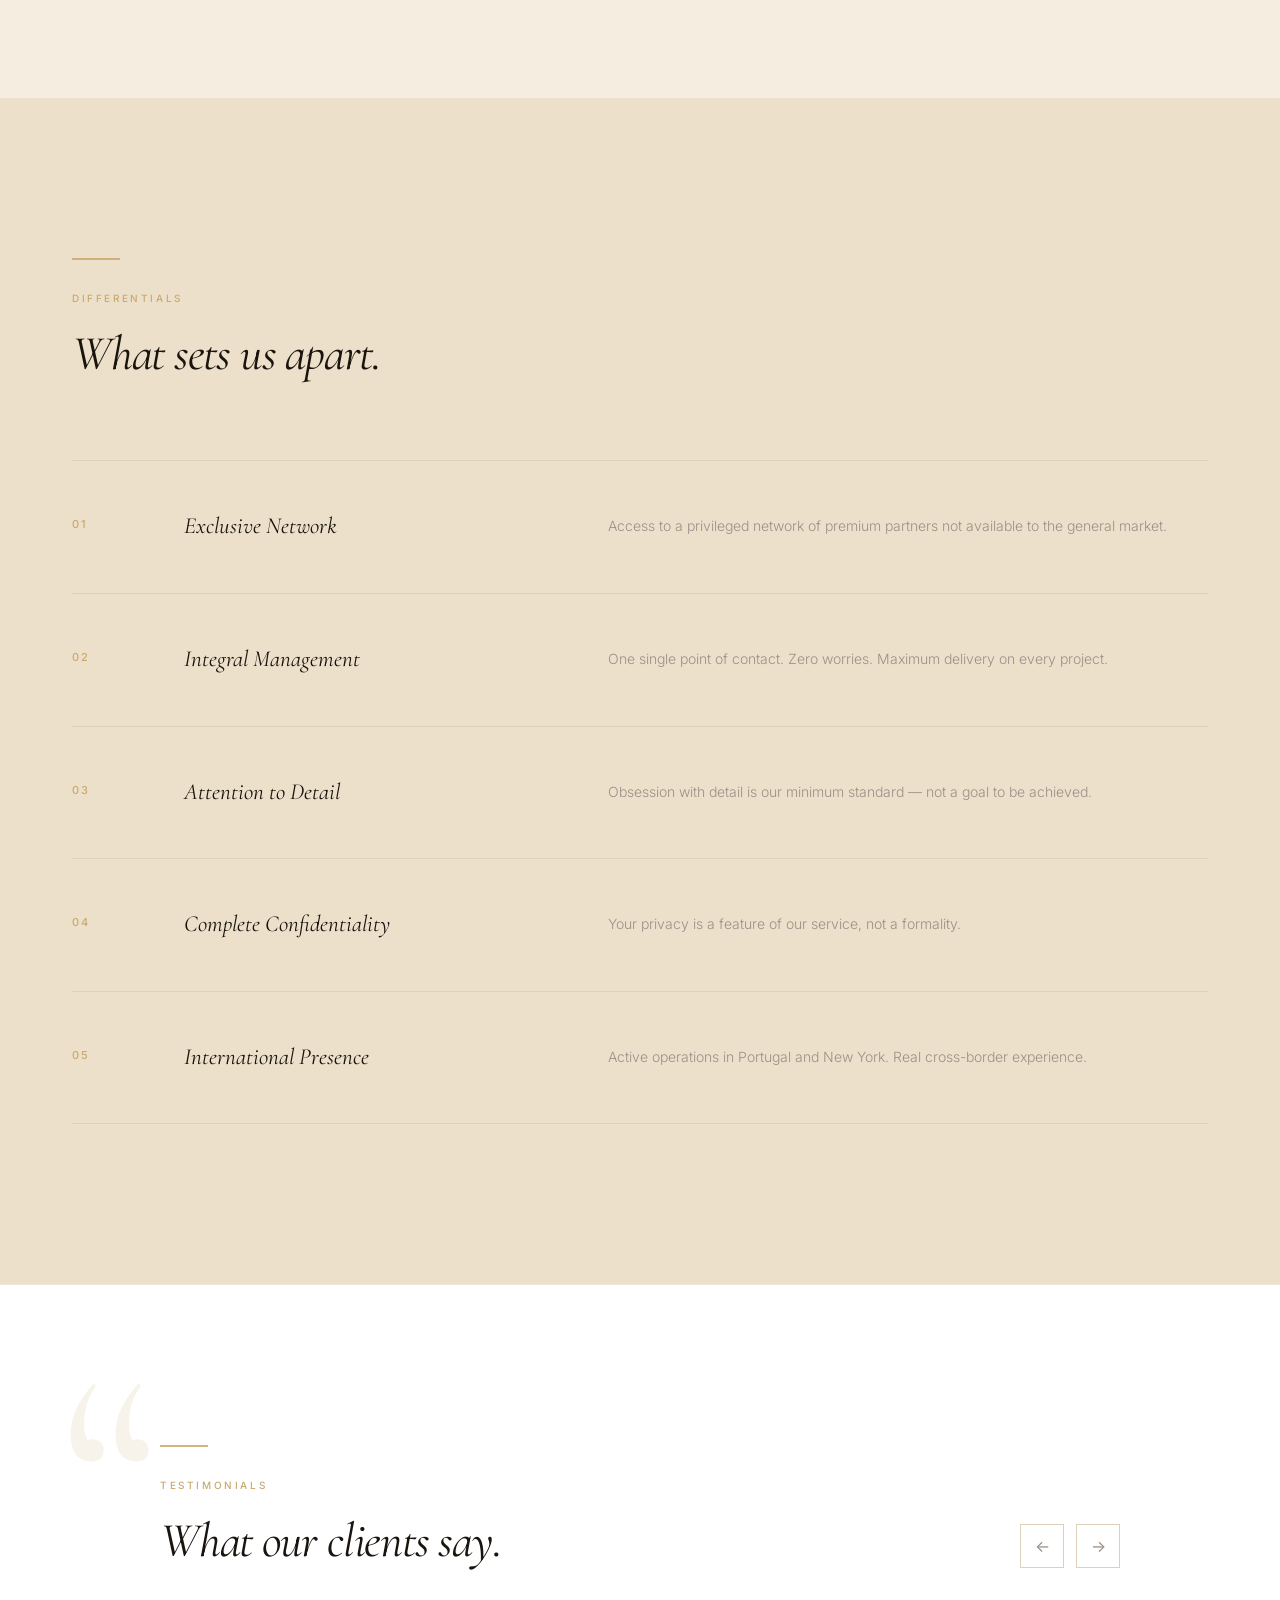
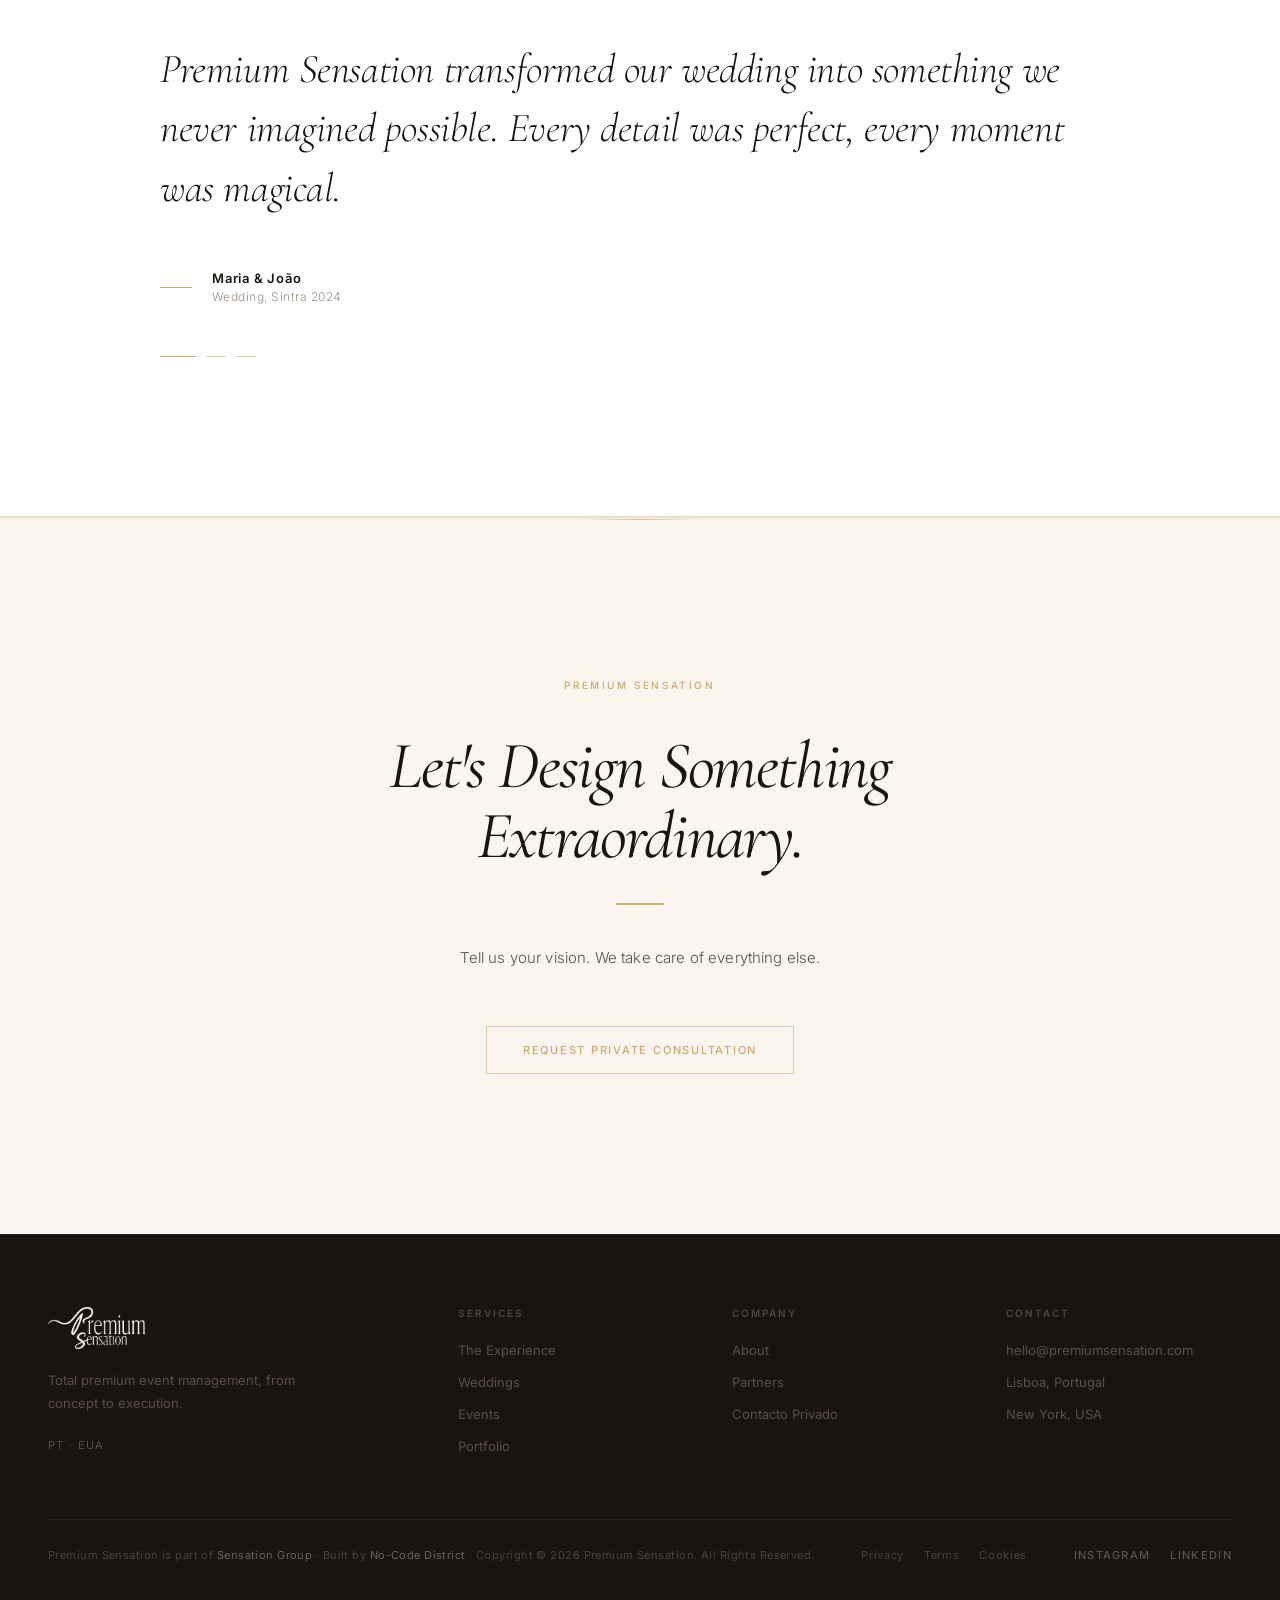
==== commit bf7c2918: "Remove dark overlays from portfolio items — editorial label below image - .portfolio-editorial-overl" ====
--- a/index.html
+++ b/index.html
@@ -430,7 +430,7 @@
     .portfolio-grid-home {
       display: grid;
       grid-template-columns: 1fr 1fr;
-      gap: 3px;
+      gap: 56px 48px;
       margin-top: 0;
     }
 
@@ -962,17 +962,7 @@
 
     .service-row:hover::after { transform: scaleX(1); }
 
-    /* ── PORTFOLIO LABEL SLIDE-UP OVERRIDE ──────────────────── */
-    .portfolio-editorial-label {
-      transform: translateY(14px);
-      opacity: 0;
-      transition: transform 0.55s cubic-bezier(0.16, 1, 0.3, 1), opacity 0.4s ease;
-    }
-
-    .portfolio-editorial:hover .portfolio-editorial-label {
-      transform: translateY(0);
-      opacity: 1;
-    }
+    /* label is now below the image — no slide-up needed */
 
     /* ── TESTIMONIALS PROGRESS BAR ──────────────────────────── */
     #testimonials-progress {
@@ -1209,13 +1199,14 @@
   <div class="portfolio-grid-home">
     <article class="reveal">
       <a href="portfolio-item.html?id=gala-anual-lisboa" class="portfolio-editorial">
-        <img
-          src="https://images.unsplash.com/photo-1492684223066-81342ee5ff30?w=1800&q=90"
-          alt="Gala Anual — Lisboa"
-          class="portfolio-editorial-img"
-          loading="lazy"
-        >
-        <div class="portfolio-editorial-overlay"></div>
+        <div class="portfolio-editorial-img-wrap">
+          <img
+            src="https://images.unsplash.com/photo-1492684223066-81342ee5ff30?w=1800&q=90"
+            alt="Gala Anual — Lisboa"
+            class="portfolio-editorial-img"
+            loading="lazy"
+          >
+        </div>
         <div class="portfolio-editorial-label">
           <p class="portfolio-editorial-cat">Corporativo</p>
           <h3 class="portfolio-editorial-title">Gala Anual — Lisboa</h3>
@@ -1224,13 +1215,14 @@
     </article>
     <article class="reveal reveal-delay-1">
       <a href="portfolio-item.html?id=casamento-sintra" class="portfolio-editorial">
-        <img
-          src="https://images.unsplash.com/photo-1511795409834-ef04bbd61622?w=1200&q=90"
-          alt="Casamento — Sintra"
-          class="portfolio-editorial-img"
-          loading="lazy"
-        >
-        <div class="portfolio-editorial-overlay"></div>
+        <div class="portfolio-editorial-img-wrap">
+          <img
+            src="https://images.unsplash.com/photo-1511795409834-ef04bbd61622?w=1200&q=90"
+            alt="Casamento — Sintra"
+            class="portfolio-editorial-img"
+            loading="lazy"
+          >
+        </div>
         <div class="portfolio-editorial-label">
           <p class="portfolio-editorial-cat">Casamento</p>
           <h3 class="portfolio-editorial-title">Casamento — Sintra</h3>
@@ -1239,13 +1231,14 @@
     </article>
     <article class="reveal reveal-delay-2">
       <a href="portfolio-item.html?id=celebracao-privada-porto" class="portfolio-editorial">
-        <img
-          src="https://images.unsplash.com/photo-1540575467063-178a50c2df87?w=1200&q=90"
-          alt="Celebração Exclusiva — Porto"
-          class="portfolio-editorial-img"
-          loading="lazy"
-        >
-        <div class="portfolio-editorial-overlay"></div>
+        <div class="portfolio-editorial-img-wrap">
+          <img
+            src="https://images.unsplash.com/photo-1540575467063-178a50c2df87?w=1200&q=90"
+            alt="Celebração Exclusiva — Porto"
+            class="portfolio-editorial-img"
+            loading="lazy"
+          >
+        </div>
         <div class="portfolio-editorial-label">
           <p class="portfolio-editorial-cat">Evento Privado</p>
           <h3 class="portfolio-editorial-title">Celebração Exclusiva — Porto</h3>
--- a/assets/css/components.css
+++ b/assets/css/components.css
@@ -654,60 +654,55 @@
 
 /* Portfolio editorial card */
 .portfolio-editorial {
-  position: relative;
-  overflow: hidden;
   cursor: pointer;
   display: block;
+}
+
+.portfolio-editorial-img-wrap {
+  overflow: hidden; /* clips scale animation to image bounds */
 }
 
 .portfolio-editorial-img {
   width: 100%;
   aspect-ratio: 3 / 2;
   object-fit: cover;
-  transition: transform 0.8s ease;
+  transition: transform 0.9s cubic-bezier(0.25, 0.46, 0.45, 0.94);
   display: block;
 }
 
 .portfolio-editorial:hover .portfolio-editorial-img {
-  transform: scale(1.03);
+  transform: scale(1.04);
 }
 
 .portfolio-editorial-overlay {
-  position: absolute;
-  inset: 0;
-  background: linear-gradient(
-    to top,
-    rgba(10, 10, 10, 0.75) 0%,
-    rgba(10, 10, 10, 0.1) 50%,
-    transparent 100%
-  );
-  pointer-events: none;
+  display: none; /* removed — label now below image on light background */
 }
 
 .portfolio-editorial-label {
-  position: absolute;
-  bottom: 0;
-  left: 0;
-  right: 0;
-  padding: 32px;
-  z-index: 2;
+  padding: 20px 0 0;
 }
 
 .portfolio-editorial-cat {
   font-family: 'Inter', sans-serif;
   font-size: 10px;
   font-weight: 500;
-  letter-spacing: 0.18em;
+  letter-spacing: 0.22em;
   text-transform: uppercase;
   color: var(--accent);
-  margin-bottom: 8px;
+  margin-bottom: 10px;
 }
 
 .portfolio-editorial-title {
   font-family: 'Cormorant Garamond', serif;
-  font-size: clamp(20px, 2.5vw, 28px);
-  font-weight: 700;
-  color: var(--white);
-  line-height: 1.1;
-  letter-spacing: -0.01em;
-}
+  font-size: clamp(20px, 2.2vw, 30px);
+  font-weight: 400;
+  font-style: italic;
+  color: var(--black);
+  line-height: 1.15;
+  letter-spacing: -0.015em;
+  transition: color 0.3s ease;
+}
+
+.portfolio-editorial:hover .portfolio-editorial-title {
+  color: var(--gray-600);
+}
